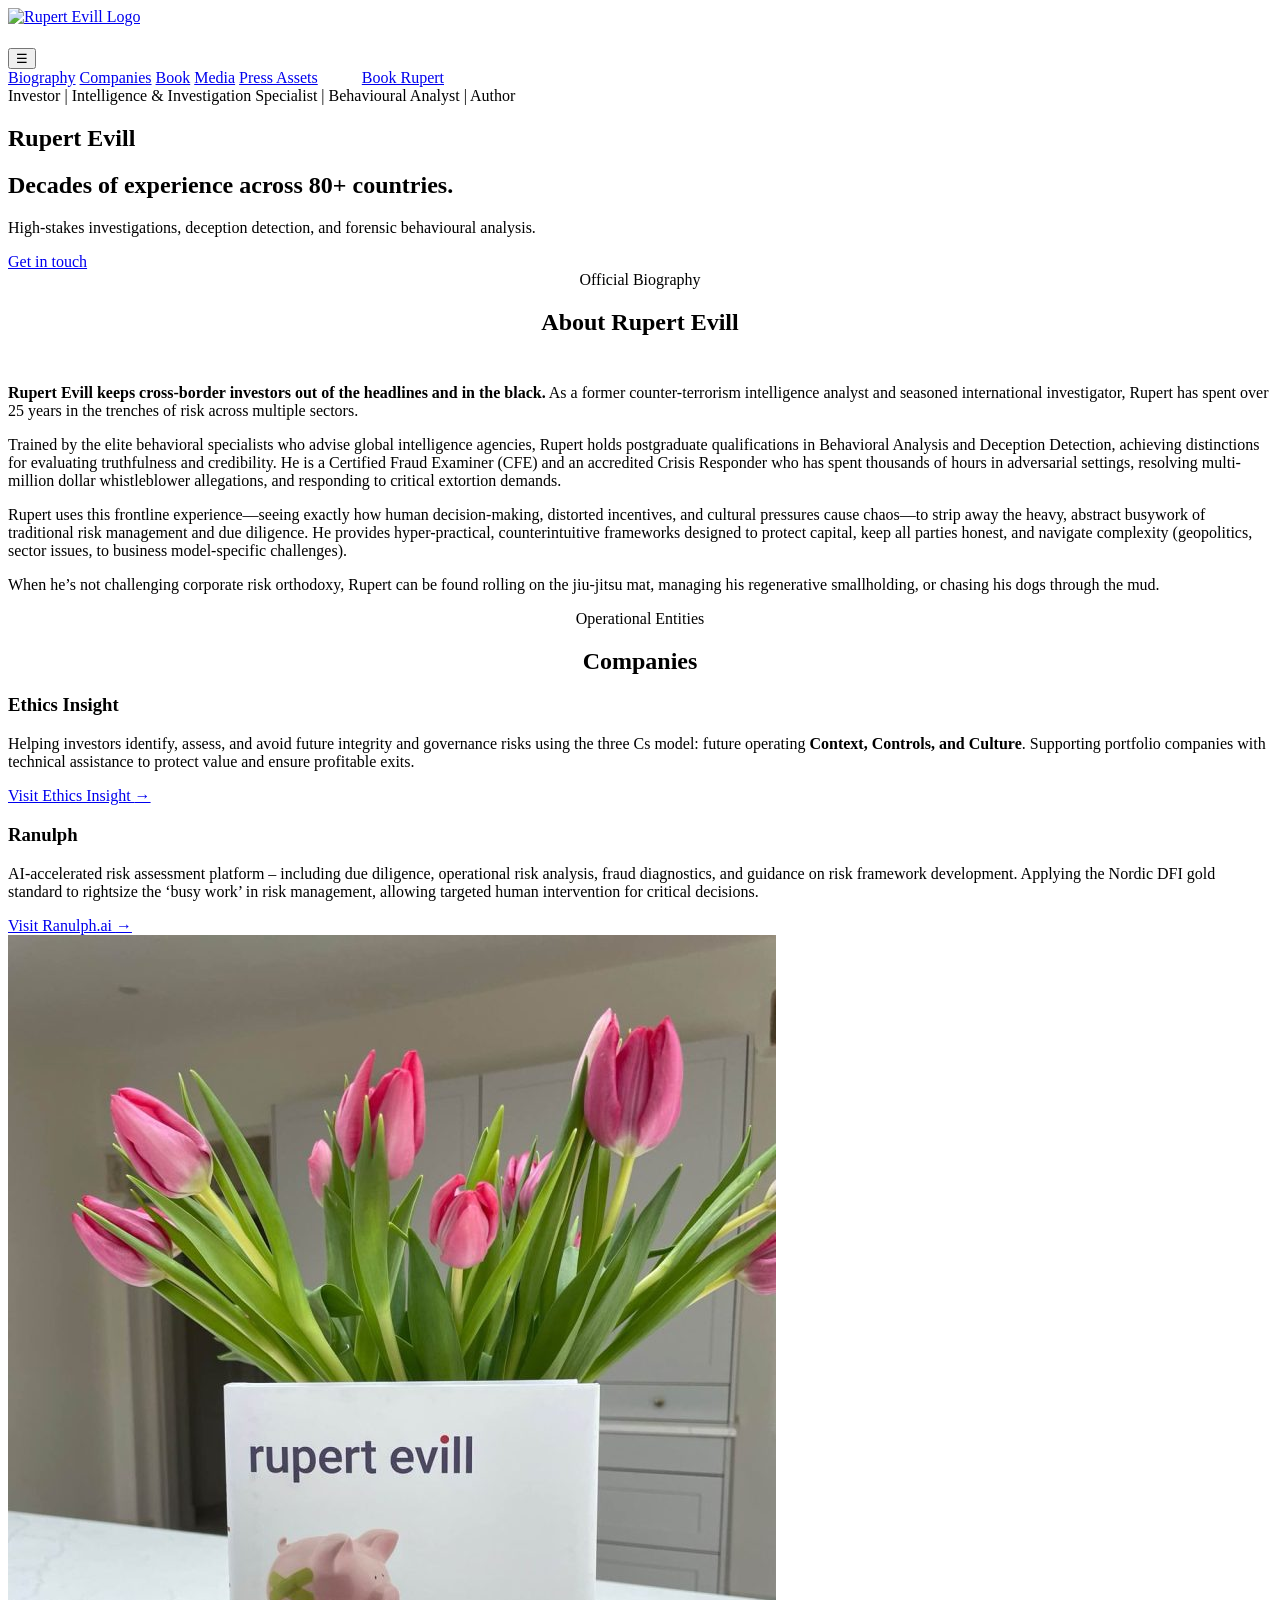
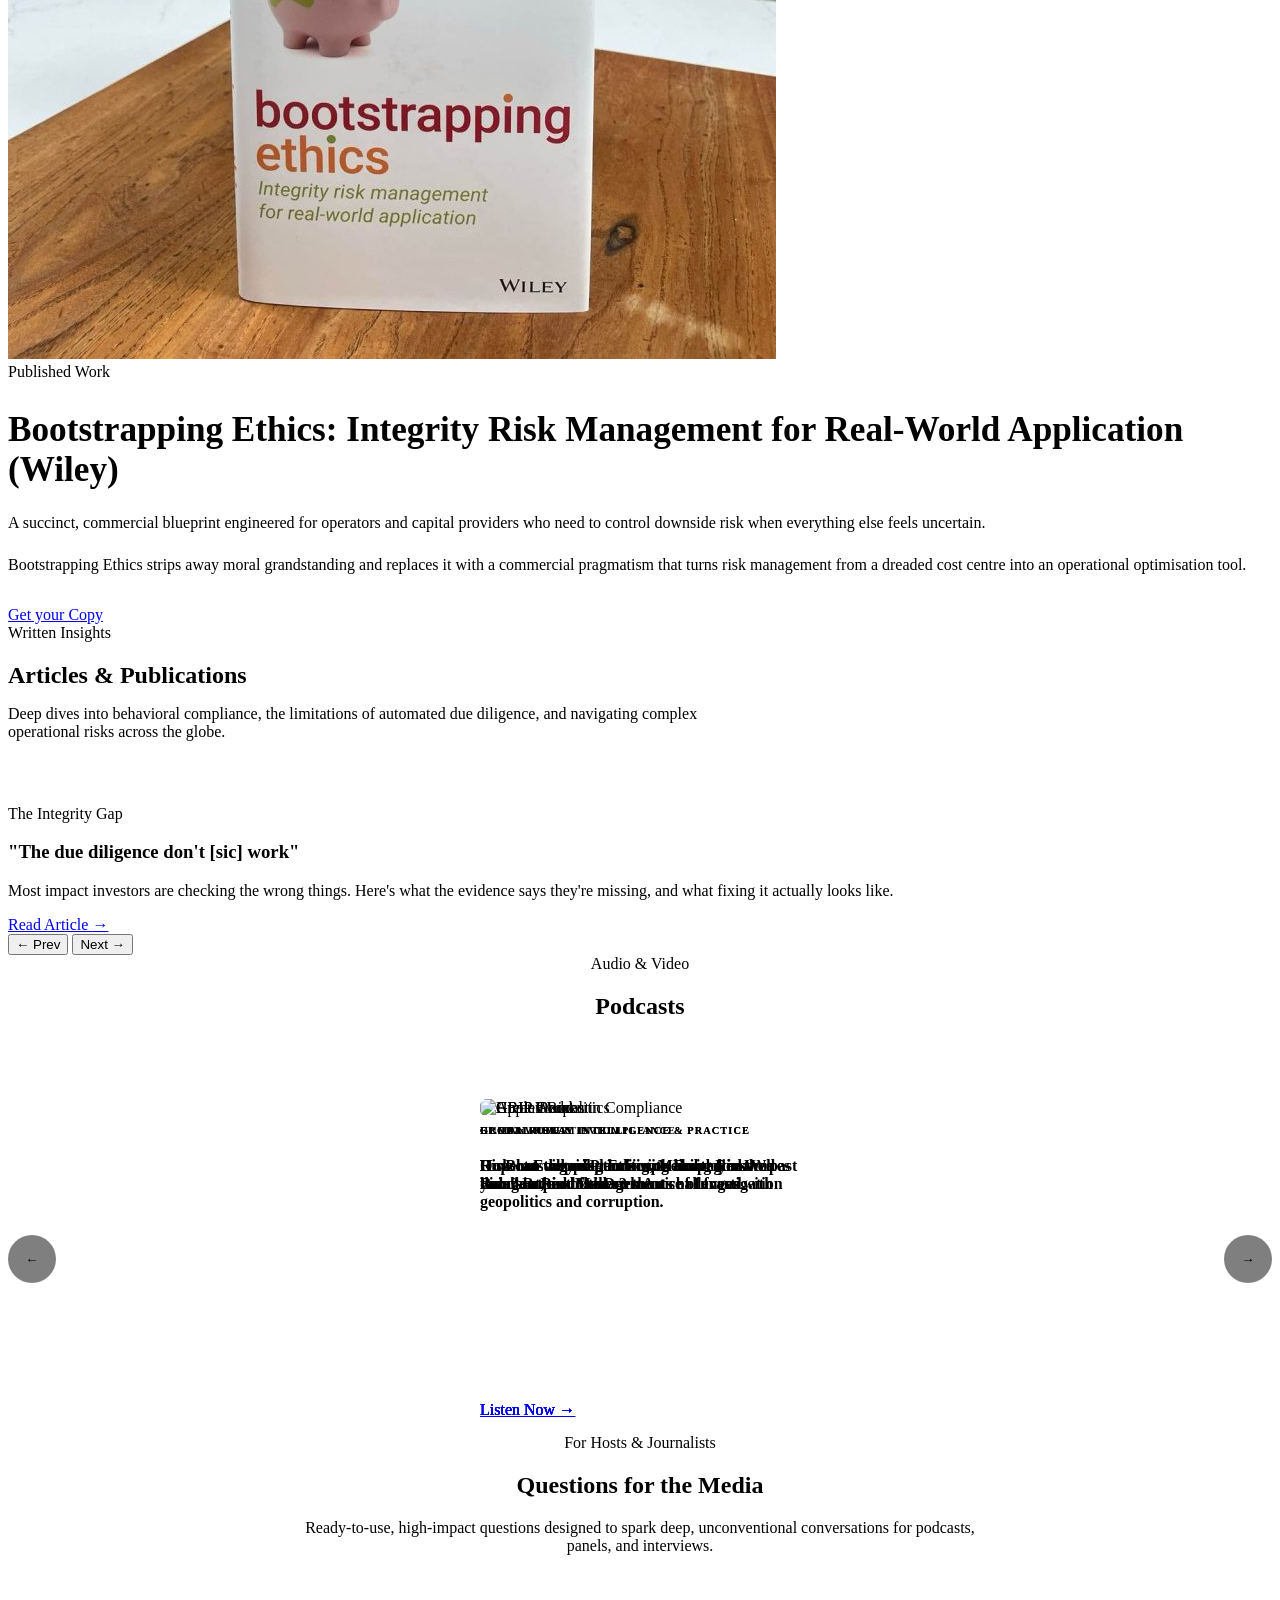
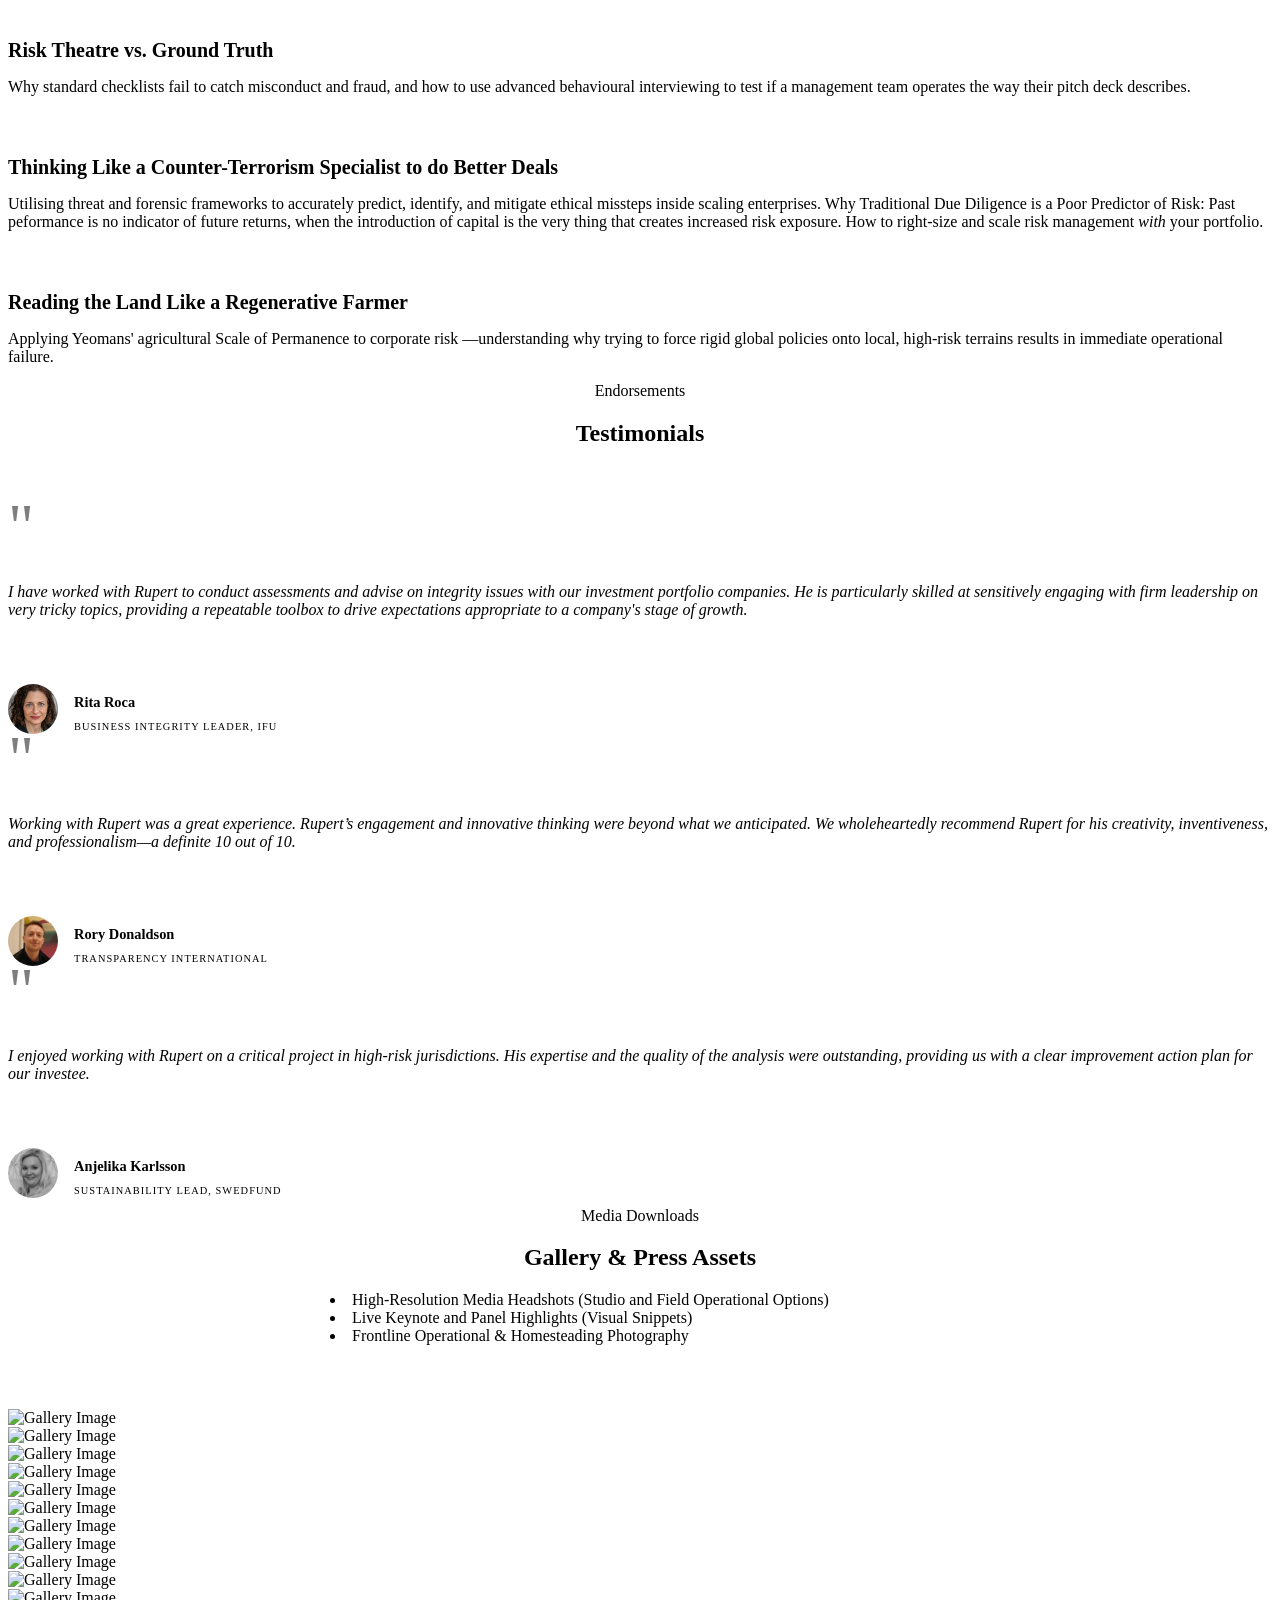
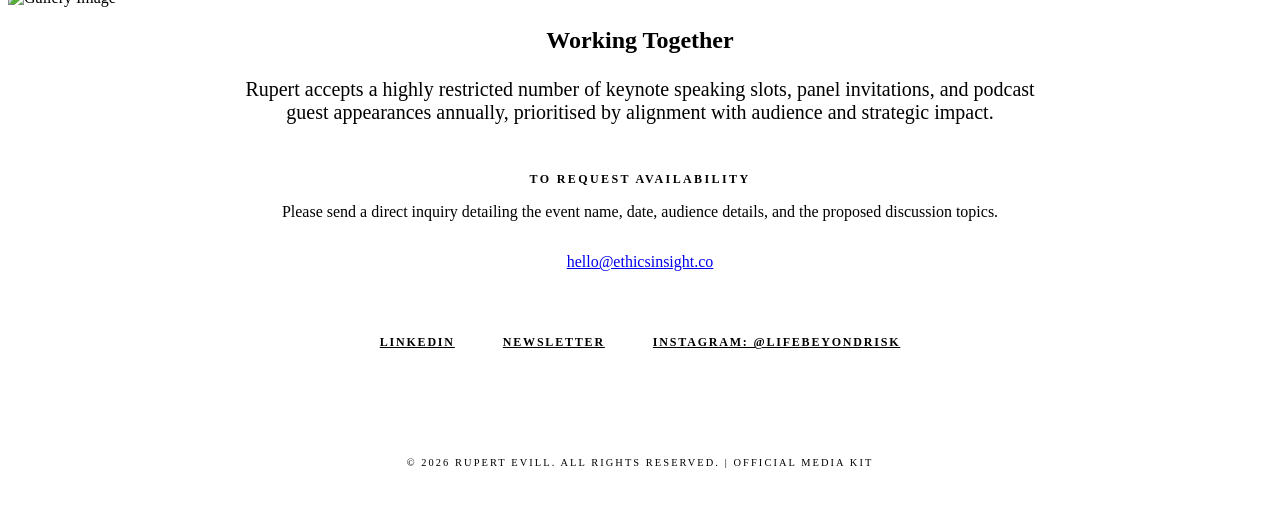
==== index.html @ 1c795e3a "Add files via upload" ====
<!DOCTYPE html>
<html lang="en">
<head>
    <meta charset="UTF-8">
    <meta name="viewport" content="width=device-width, initial-scale=1.0">
    <title>Rupert Evill | Official Media Kit & Speaker Profile</title>
    <meta name="description" content="Official media kit for Rupert Evill: Investor, Intelligence Specialist, Behavioural Analyst, and Author of Bootstrapping Ethics.">
    
    <link rel="stylesheet" href="styles/main.css">
</head>
<body>

    <!-- NAVIGATION -->
    <nav class="navbar" id="navbar">
        <div class="container nav-container">
            <a href="#" class="logo" style="display: flex; align-items: center;">
                <img src="https://rupertevill.com/wp-content/uploads/2025/11/icon.png" alt="Rupert Evill Logo" style="height: 40px; width: auto;">
            </a>
            
            <button class="menu-toggle" id="menu-toggle" aria-label="Toggle Navigation">
                ☰
            </button>
            
            <div class="nav-links" id="nav-links">
                <a href="#biography">Biography</a>
                <a href="#companies">Companies</a>
                <a href="#book">Book</a>
                <a href="#media-topics">Media</a>
                <a href="#gallery">Press Assets</a>
                <a href="#booking" class="btn btn-primary" style="padding: 0.5rem 1.5rem; margin-left: 1rem;">Book Rupert</a>
            </div>
        </div>
    </nav>

    <!-- 1. HERO SECTION -->
    <section class="hero" id="home">
        <div class="container" style="width: 100%; position: relative; z-index: 10;">
            <div class="hero-grid">
                <!-- Empty left column to push text to the right on large screens -->
                <div class="hero-spacer"></div>

                <!-- Hero Text -->
                <div class="hero-content">
                    <span class="hero-tagline">Investor | Intelligence & Investigation Specialist | Behavioural Analyst | Author</span>
                    <h1 class="hero-title">Rupert Evill</h1>
                    <h2 class="hero-subtitle">Decades of experience across 80+ countries.</h2>
                    <p class="hero-desc">High-stakes investigations, deception detection, and forensic behavioural analysis.</p>
                    
                    <div class="hero-actions">
                        <a href="#booking" class="btn hero-btn">Get in touch</a>
                    </div>
                </div>
            </div>
        </div>
    </section>

    <!-- 2. BIOGRAPHY SECTION -->
    <section id="biography" class="section biography">
        <div class="container">
            <div class="bio-content reveal">
                <div style="text-align: center; margin-bottom: 3rem;">
                    <span class="section-tag">Official Biography</span>
                    <h2 class="section-title">About Rupert Evill</h2>
                </div>
                
                <div class="glass-card">
                    <div class="bio-text">
                        <p><strong>Rupert Evill keeps cross-border investors out of the headlines and in the black.</strong> As a former counter-terrorism intelligence analyst and seasoned international investigator, Rupert has spent over 25 years in the trenches of risk across multiple sectors.</p>
                        <p>Trained by the elite behavioral specialists who advise global intelligence agencies, Rupert holds postgraduate qualifications in Behavioral Analysis and Deception Detection, achieving distinctions for evaluating truthfulness and credibility. He is a Certified Fraud Examiner (CFE) and an accredited Crisis Responder who has spent thousands of hours in adversarial settings, resolving multi-million dollar whistleblower allegations, and responding to critical extortion demands.</p>
                        <p>Rupert uses this frontline experience—seeing exactly how human decision-making, distorted incentives, and cultural pressures cause chaos—to strip away the heavy, abstract busywork of traditional risk management and due diligence. He provides hyper-practical, counterintuitive frameworks designed to protect capital, keep all parties honest, and navigate complexity (geopolitics, sector issues, to business model-specific challenges).</p>
                        <p>When he’s not challenging corporate risk orthodoxy, Rupert can be found rolling on the jiu-jitsu mat, managing his regenerative smallholding, or chasing his dogs through the mud.</p>
                    </div>
                </div>
            </div>
        </div>
    </section>

    <!-- 3. COMPANIES SECTION -->
    <section id="companies" class="section">
        <div class="container reveal">
            <div style="text-align: center;">
                <span class="section-tag">Operational Entities</span>
                <h2 class="section-title">Companies</h2>
            </div>
            
            <div class="grid-2">
                <!-- Ethics Insight -->
                <div class="glass-card company-card">
                    <h3>Ethics Insight</h3>
                    <p>Helping investors identify, assess, and avoid future integrity and governance risks using the three Cs model: future operating <strong>Context, Controls, and Culture</strong>. Supporting portfolio companies with technical assistance to protect value and ensure profitable exits.</p>
                    <a href="https://ethicsinsight.co" target="_blank" class="company-link">Visit Ethics Insight <span>→</span></a>
                </div>
                
                <!-- Ranulph -->
                <div class="glass-card company-card">
                    <h3>Ranulph</h3>
                    <p>AI-accelerated risk assessment platform – including due diligence, operational risk analysis, fraud diagnostics, and guidance on risk framework development. Applying the Nordic DFI gold standard to rightsize the ‘busy work’ in risk management, allowing targeted human intervention for critical decisions.</p>
                    <a href="http://ranulph.ai" target="_blank" class="company-link">Visit Ranulph.ai <span>→</span></a>
                </div>
            </div>
        </div>
    </section>

    <!-- 4. BOOK SECTION -->
    <section id="book" class="section book-section">
        <div class="container reveal">
            <div class="grid-2" style="align-items: center;">
                <div class="book-cover-container">
                    <img src="bootstrapping ethics.jpeg" alt="Bootstrapping Ethics Book Cover" class="book-cover" id="book-img">
                </div>
                
                <div>
                    <span class="section-tag">Published Work</span>
                    <h2 class="section-title" style="margin-bottom: 1.5rem; font-size: 2.2rem;">Bootstrapping Ethics: Integrity Risk Management for Real-World Application (Wiley)</h2>
                    <p style="color: var(--text-secondary); margin-bottom: 1.5rem;">A succinct, commercial blueprint engineered for operators and capital providers who need to control downside risk when everything else feels uncertain.</p>
                    <p style="color: var(--text-secondary); margin-bottom: 2rem;">Bootstrapping Ethics strips away moral grandstanding and replaces it with a commercial pragmatism that turns risk management from a dreaded cost centre into an operational optimisation tool.</p>
                    
                    <a href="mailto:hello@ethicsinsight.co?subject=Inquiry:%20Bootstrapping%20Ethics%20Book" class="btn btn-primary" style="margin-top: 1rem;">Get your Copy</a>
                </div>
            </div>
        </div>
    </section>

    <!-- 5. ARTICLES SECTION -->
    <section id="articles" class="section">
        <div class="container reveal">
            <div style="margin-bottom: 4rem;">
                <span class="section-tag">Written Insights</span>
                <h2 class="section-title" style="margin-bottom: 1rem;">Articles & Publications</h2>
                <p style="color: var(--text-secondary); max-width: 700px;">Deep dives into behavioral compliance, the limitations of automated due diligence, and navigating complex operational risks across the globe.</p>
            </div>
            
            <div class="slider-container">
                <div class="slider-content">
                    <div class="slider-pub">
                        <div class="dot"></div>
                        <span id="a-pub">The Integrity Gap</span>
                    </div>
                    <h3 class="slider-title" id="a-title">"The due diligence don't [sic] work"</h3>
                    <p class="slider-excerpt" id="a-excerpt">Most impact investors are checking the wrong things. Here's what the evidence says they're missing, and what fixing it actually looks like.</p>
                    <a href="#" class="btn btn-primary" id="a-link" target="_blank" style="align-self: flex-start;">Read Article <span>→</span></a>
                </div>
                
                <div class="slider-media">
                    <div class="slider-image" id="a-image" style="background-image: url('https://images.unsplash.com/photo-1454165804606-c3d57bc86b40?q=80&w=800&auto=format&fit=crop');"></div>
                    <div class="slider-controls">
                        <button class="slider-btn" id="a-prev">← Prev</button>
                        <button class="slider-btn" id="a-next">Next →</button>
                    </div>
                </div>
            </div>
        </div>
    </section>

    <!-- 6. PODCAST SECTION -->
    <section id="podcasts" class="section podcasts-section">
        <div class="container reveal">
            <div style="text-align: center; margin-bottom: 4rem;">
                <span class="section-tag">Audio & Video</span>
                <h2 class="section-title">Podcasts</h2>
            </div>
            
            <div class="podcast-3d-wrapper" style="position: relative; display: flex; align-items: center; justify-content: center; perspective: 1200px; margin-top: 4rem;">
                <button id="podcastPrevBtn" class="podcast-nav-btn" aria-label="Previous" style="position: absolute; left: 0; z-index: 20; width: 3rem; height: 3rem; border-radius: 50%; background: rgba(0,0,0,0.5); border: 1px solid var(--border-color); color: var(--text-primary); cursor: pointer; display: flex; align-items: center; justify-content: center;">←</button>

                <div class="podcast-3d-container" id="podcastTrack" style="position: relative; width: 100%; max-width: 400px; height: 350px; display: flex; align-items: center; justify-content: center; transform-style: preserve-3d;">
                    <!-- Podcast 1 -->
                    <div class="glass-card podcast-card-3d" data-index="0" style="position: absolute; width: 320px; height: 320px; display: flex; flex-direction: column; align-items: flex-start; justify-content: space-between; transition: all 0.5s ease-out;">
                        <div>
                            <img src="https://compliancepodcastnetwork.net/wp-content/uploads/2024/03/220.-Rupert-Evill.png" alt="Great Women in Compliance" style="width: 100%; height: 120px; object-fit: cover; border-radius: 8px; margin-bottom: 0.5rem;">
                            <div style="font-size: 0.65rem; text-transform: uppercase; letter-spacing: 0.1em; color: var(--accent); margin-bottom: 0.2rem; font-weight: 700;">Great Women in Compliance</div>
                            <h4 style="margin-bottom: 0.5rem; font-family: var(--font-sans); color: var(--text-primary); font-size: 1rem;">Rupert Evill on Prioritizing Employee Well-Being in Risk Management</h4>
                        </div>
                        <a href="https://compliancepodcastnetwork.net/great-women-in-compliance-rupert-evill-on-prioritizing-employee-well-being-in-risk-management/" target="_blank" class="company-link" style="margin-top: 1rem;">Listen Now <span>→</span></a>
                    </div>

                    <!-- Podcast 2 -->
                    <div class="glass-card podcast-card-3d" data-index="1" style="position: absolute; width: 320px; height: 320px; display: flex; flex-direction: column; align-items: flex-start; justify-content: space-between; transition: all 0.5s ease-out;">
                        <div>
                            <img src="https://is1-ssl.mzstatic.com/image/thumb/Podcasts211/v4/0f/f9/20/0ff92067-c48b-7c34-df8f-45b64776cbc7/mza_15842110508064565958.png/1200x1200bf-60.jpg" alt="Apple Podcast" style="width: 100%; height: 120px; object-fit: cover; border-radius: 8px; margin-bottom: 0.5rem;">
                            <div style="font-size: 0.65rem; text-transform: uppercase; letter-spacing: 0.1em; color: var(--accent); margin-bottom: 0.2rem; font-weight: 700;">Ep. 203: Rupert Evill</div>
                            <h4 style="margin-bottom: 0.5rem; font-family: var(--font-sans); color: var(--text-primary); font-size: 1rem;">On Bootstrapping Ethics, Making Risk Relevant, and the Dark Arts of Investigation</h4>
                        </div>
                        <a href="https://podcasts.apple.com/us/podcast/ep-203-rupert-evill-on-bootstrapping-ethics-making/id1054744455?i=1000632434716" target="_blank" class="company-link" style="margin-top: 1rem;">Listen Now <span>→</span></a>
                    </div>

                    <!-- Podcast 3 -->
                    <div class="glass-card podcast-card-3d" data-index="2" style="position: absolute; width: 320px; height: 320px; display: flex; flex-direction: column; align-items: flex-start; justify-content: space-between; transition: all 0.5s ease-out;">
                        <div>
                            <img src="https://images.podpage.com/tr:w-1200,h-630,c-force,bl-50:l-image,i-ik_canvas,bg-F9BB3733,w-1200,h-630,l-end:l-image,ie-aHR0cHM6Ly9kM3dvNXdvanZ1djdsLmNsb3VkZnJvbnQubmV0L3RfcnNzX2l0dW5lc19zcXVhcmVfMTQwMC9pbWFnZXMuc3ByZWFrZXIuY29tL29yaWdpbmFsLzAzNzY1YzQzNjljMjg3MWJiMjY3MGNhNmM2MWNhNDJkLmpwZw,w-550,h-550,c-at_max,lx-40,ly-40,lfo-top_left,l-end:l-text,ie-UnVwZXJ0IEV2aWxsIG9uIEJvb3RzdHJhcHBpbmcgRXRoaWNz,w-550,fs-64,ff-Poppins,co-ffffff,ia-left,lx-630,ly-40,lfo-top_left,l-end/https://d3wo5wojvuv7l.cloudfront.net/t_rss_itunes_square_1400/images.spreaker.com/original/03765c4369c2871bb2670ca6c61ca42d.jpg" alt="Human Risk" style="width: 100%; height: 120px; object-fit: cover; border-radius: 8px; margin-bottom: 0.5rem;">
                            <div style="font-size: 0.65rem; text-transform: uppercase; letter-spacing: 0.1em; color: var(--accent); margin-bottom: 0.2rem; font-weight: 700;">Human Risk</div>
                            <h4 style="margin-bottom: 0.5rem; font-family: var(--font-sans); color: var(--text-primary); font-size: 1rem;">How can organisations with limited resources handle ethical issues?</h4>
                        </div>
                        <a href="https://www.humanriskpodcast.com/rupert-evill-on-bootstrapping-ethics/" target="_blank" class="company-link" style="margin-top: 1rem;">Listen Now <span>→</span></a>
                    </div>

                    <!-- Podcast 4 -->
                    <div class="glass-card podcast-card-3d" data-index="3" style="position: absolute; width: 320px; height: 320px; display: flex; flex-direction: column; align-items: flex-start; justify-content: space-between; transition: all 0.5s ease-out;">
                        <div>
                            <img src="https://www.grip.globalrelay.com/wp-content/uploads/2024/07/Rupert-Evill-pod-2-.png?w=1024" alt="GRIP Fraud" style="width: 100%; height: 120px; object-fit: cover; border-radius: 8px; margin-bottom: 0.5rem;">
                            <div style="font-size: 0.65rem; text-transform: uppercase; letter-spacing: 0.1em; color: var(--accent); margin-bottom: 0.2rem; font-weight: 700;">Global Relay Intelligence & Practice</div>
                            <h4 style="margin-bottom: 0.5rem; font-family: var(--font-sans); color: var(--text-primary); font-size: 1rem;">How has the risk landscape evolved in the past year? Rupert Evill on the rise of fraud.</h4>
                        </div>
                        <a href="https://www.grip.globalrelay.com/podcast-rupert-evill-on-the-rise-of-fraud/" target="_blank" class="company-link" style="margin-top: 1rem;">Listen Now <span>→</span></a>
                    </div>

                    <!-- Podcast 5 -->
                    <div class="glass-card podcast-card-3d" data-index="4" style="position: absolute; width: 320px; height: 320px; display: flex; flex-direction: column; align-items: flex-start; justify-content: space-between; transition: all 0.5s ease-out;">
                        <div>
                            <img src="https://www.grip.globalrelay.com/wp-content/uploads/2023/08/Rupert-470.png?w=1024" alt="GRIP Geopolitics" style="width: 100%; height: 120px; object-fit: cover; border-radius: 8px; margin-bottom: 0.5rem;">
                            <div style="font-size: 0.65rem; text-transform: uppercase; letter-spacing: 0.1em; color: var(--accent); margin-bottom: 0.2rem; font-weight: 700;">Global Relay Intelligence & Practice</div>
                            <h4 style="margin-bottom: 0.5rem; font-family: var(--font-sans); color: var(--text-primary); font-size: 1rem;">Risk can vary depending on the region. We discuss some of the current challenges with geopolitics and corruption.</h4>
                        </div>
                        <a href="https://www.grip.globalrelay.com/podcast-rupert-evill-on-geopolitical-risk-and-corruption/" target="_blank" class="company-link" style="margin-top: 1rem;">Listen Now <span>→</span></a>
                    </div>
                </div>

                <button id="podcastNextBtn" class="podcast-nav-btn" aria-label="Next" style="position: absolute; right: 0; z-index: 20; width: 3rem; height: 3rem; border-radius: 50%; background: rgba(0,0,0,0.5); border: 1px solid var(--border-color); color: var(--text-primary); cursor: pointer; display: flex; align-items: center; justify-content: center;">→</button>
            </div>
        </div>
    </section>

    <!-- 7. MEDIA TOPICS SECTION -->
    <section id="media-topics" class="section">
        <div class="container reveal">
            <div style="text-align: center; margin-bottom: 4rem;">
                <span class="section-tag">For Hosts & Journalists</span>
                <h2 class="section-title">Questions for the Media</h2>
                <p style="color: var(--text-secondary); max-width: 700px; margin: 0 auto;">Ready-to-use, high-impact questions designed to spark deep, unconventional conversations for podcasts, panels, and interviews.</p>
            </div>
            
            <div style="display: flex; flex-direction: column; gap: 1.5rem;">
                <div class="glass-card">
                    <h3 style="color: var(--text-primary); margin-bottom: 0.5rem; font-family: var(--font-sans); font-size: 1.25rem;">Risk Theatre vs. Ground Truth</h3>
                    <p style="color: var(--text-secondary);">Why standard checklists fail to catch misconduct and fraud, and how to use advanced behavioural interviewing to test if a management team operates the way their pitch deck describes.</p>
                </div>
                <div class="glass-card">
                    <h3 style="color: var(--text-primary); margin-bottom: 0.5rem; font-family: var(--font-sans); font-size: 1.25rem;">Thinking Like a Counter-Terrorism Specialist to do Better Deals</h3>
                    <p style="color: var(--text-secondary);">Utilising threat and forensic frameworks to accurately predict, identify, and mitigate ethical missteps inside scaling enterprises. Why Traditional Due Diligence is a Poor Predictor of Risk: Past peformance is no indicator of future returns, when the introduction of capital is the very thing that creates increased risk exposure. How to right-size and scale risk management <em>with</em> your portfolio.</p>
                </div>
                <div class="glass-card">
                    <h3 style="color: var(--text-primary); margin-bottom: 0.5rem; font-family: var(--font-sans); font-size: 1.25rem;">Reading the Land Like a Regenerative Farmer</h3>
                    <p style="color: var(--text-secondary);">Applying Yeomans' agricultural Scale of Permanence to corporate risk —understanding why trying to force rigid global policies onto local, high-risk terrains results in immediate operational failure.</p>
                </div>
            </div>
        </div>
    </section>

    <!-- TESTIMONIALS SECTION -->
    <section id="testimonials" class="section" style="background-color: var(--bg-secondary);">
        <div class="container reveal">
            <div style="text-align: center; margin-bottom: 4rem;">
                <span class="section-tag">Endorsements</span>
                <h2 class="section-title">Testimonials</h2>
            </div>
            
            <div class="grid-2" style="grid-template-columns: repeat(auto-fit, minmax(300px, 1fr));">
                <!-- Rita Roca -->
                <div class="glass-card" style="display: flex; flex-direction: column;">
                    <div style="font-size: 4rem; font-family: var(--font-serif); color: var(--accent); line-height: 0.5; margin-bottom: 1.5rem; opacity: 0.5;">"</div>
                    <p style="font-style: italic; color: var(--text-secondary); margin-bottom: 2rem; flex-grow: 1;">I have worked with Rupert to conduct assessments and advise on integrity issues with our investment portfolio companies. He is particularly skilled at sensitively engaging with firm leadership on very tricky topics, providing a repeatable toolbox to drive expectations appropriate to a company's stage of growth.</p>
                    <div style="display: flex; align-items: center; gap: 1rem; border-top: 1px solid var(--border-color); padding-top: 1.5rem;">
                        <img src="Rita Roca.jpg" alt="Rita Roca" style="width: 50px; height: 50px; border-radius: 50%; object-fit: cover; border: 2px solid var(--accent);">
                        <div>
                            <h4 style="font-size: 0.9rem; font-family: var(--font-sans); color: var(--text-primary); margin-bottom: 0.2rem;">Rita Roca</h4>
                            <p style="font-size: 0.65rem; text-transform: uppercase; letter-spacing: 0.1em; color: var(--text-muted);">Business Integrity Leader, IFU</p>
                        </div>
                    </div>
                </div>

                <!-- Rory Donaldson -->
                <div class="glass-card" style="display: flex; flex-direction: column;">
                    <div style="font-size: 4rem; font-family: var(--font-serif); color: var(--accent); line-height: 0.5; margin-bottom: 1.5rem; opacity: 0.5;">"</div>
                    <p style="font-style: italic; color: var(--text-secondary); margin-bottom: 2rem; flex-grow: 1;">Working with Rupert was a great experience. Rupert’s engagement and innovative thinking were beyond what we anticipated. We wholeheartedly recommend Rupert for his creativity, inventiveness, and professionalism—a definite 10 out of 10.</p>
                    <div style="display: flex; align-items: center; gap: 1rem; border-top: 1px solid var(--border-color); padding-top: 1.5rem;">
                        <img src="Rory Donaldson.jpg" alt="Rory Donaldson" style="width: 50px; height: 50px; border-radius: 50%; object-fit: cover; border: 2px solid var(--accent);">
                        <div>
                            <h4 style="font-size: 0.9rem; font-family: var(--font-sans); color: var(--text-primary); margin-bottom: 0.2rem;">Rory Donaldson</h4>
                            <p style="font-size: 0.65rem; text-transform: uppercase; letter-spacing: 0.1em; color: var(--text-muted);">Transparency International</p>
                        </div>
                    </div>
                </div>

                <!-- Anjelika Karlsson -->
                <div class="glass-card" style="display: flex; flex-direction: column;">
                    <div style="font-size: 4rem; font-family: var(--font-serif); color: var(--accent); line-height: 0.5; margin-bottom: 1.5rem; opacity: 0.5;">"</div>
                    <p style="font-style: italic; color: var(--text-secondary); margin-bottom: 2rem; flex-grow: 1;">I enjoyed working with Rupert on a critical project in high-risk jurisdictions. His expertise and the quality of the analysis were outstanding, providing us with a clear improvement action plan for our investee.</p>
                    <div style="display: flex; align-items: center; gap: 1rem; border-top: 1px solid var(--border-color); padding-top: 1.5rem;">
                        <img src="Anjelika Karlsson.jpeg" alt="Anjelika Karlsson" style="width: 50px; height: 50px; border-radius: 50%; object-fit: cover; border: 2px solid var(--accent);">
                        <div>
                            <h4 style="font-size: 0.9rem; font-family: var(--font-sans); color: var(--text-primary); margin-bottom: 0.2rem;">Anjelika Karlsson</h4>
                            <p style="font-size: 0.65rem; text-transform: uppercase; letter-spacing: 0.1em; color: var(--text-muted);">Sustainability Lead, Swedfund</p>
                        </div>
                    </div>
                </div>
            </div>
        </div>
    </section>

    <!-- 8. GALLERY & PRESS ASSETS -->
    <section id="gallery" class="section biography">
        <div class="container reveal">
            <div style="text-align: center; max-width: 700px; margin: 0 auto; margin-bottom: 4rem;">
                <span class="section-tag">Media Downloads</span>
                <h2 class="section-title">Gallery & Press Assets</h2>
                <ul style="color: var(--text-secondary); text-align: left; margin-bottom: 3rem; list-style-position: inside;">
                    <li>High-Resolution Media Headshots (Studio and Field Operational Options)</li>
                    <li>Live Keynote and Panel Highlights (Visual Snippets)</li>
                    <li>Frontline Operational & Homesteading Photography</li>
                </ul>
            </div>

            <!-- Image Grid -->
            <div class="gallery-grid">
                <div class="gallery-item"><img src="images for gallery section/ACFE Europe.png" class="gallery-img" alt="Gallery Image"></div>
                <div class="gallery-item"><img src="images for gallery section/ACFE UK.jpeg" class="gallery-img" alt="Gallery Image"></div>
                <div class="gallery-item"><img src="images for gallery section/De-risking workshop AFC UK 2024.JPG" class="gallery-img" alt="Gallery Image"></div>
                <div class="gallery-item"><img src="images for gallery section/Evening walk.jpeg" class="gallery-img" alt="Gallery Image"></div>
                <div class="gallery-item"><img src="images for gallery section/Iceland family.jpeg" class="gallery-img" alt="Gallery Image"></div>
                <div class="gallery-item"><img src="images for gallery section/NUS sustainability.JPG" class="gallery-img" alt="Gallery Image"></div>
                <div class="gallery-item"><img src="images for gallery section/Raised beds.jpeg" class="gallery-img" alt="Gallery Image"></div>
                <div class="gallery-item"><img src="images for gallery section/Sasha book.jpeg" class="gallery-img" alt="Gallery Image"></div>
                <div class="gallery-item"><img src="images for gallery section/Smoky Mountains 2.jpeg" class="gallery-img" alt="Gallery Image"></div>
                <div class="gallery-item"><img src="images for gallery section/Smoky Mountains 3.jpeg" class="gallery-img" alt="Gallery Image"></div>
                <div class="gallery-item"><img src="images for gallery section/signal-2026-05-09-19-21-02-668-2.jpeg" class="gallery-img" alt="Gallery Image"></div>
            </div>
        </div>
    </section>

    <!-- 9. BOOKING & FOOTER -->
    <section id="booking" class="section" style="background-color: var(--bg-primary); border-top: 1px solid var(--border-color);">
        <div class="container reveal">
            <div style="text-align: center; max-width: 800px; margin: 0 auto;">
                <h2 class="section-title" style="margin-bottom: 1.5rem;">Working Together</h2>
                <p style="color: var(--text-secondary); font-size: 1.25rem; margin-bottom: 3rem;">
                    Rupert accepts a highly restricted number of keynote speaking slots, panel invitations, and podcast guest appearances annually, prioritised by alignment with audience and strategic impact.
                </p>
                
                <div class="glass-card" style="margin-bottom: 4rem;">
                    <h3 style="font-size: 0.75rem; text-transform: uppercase; letter-spacing: 0.2em; color: var(--accent); margin-bottom: 1rem; font-family: var(--font-sans);">To Request Availability</h3>
                    <p style="color: var(--text-secondary); margin-bottom: 2rem;">Please send a direct inquiry detailing the event name, date, audience details, and the proposed discussion topics.</p>
                    <a href="mailto:hello@ethicsinsight.co" class="btn btn-primary">hello@ethicsinsight.co</a>
                </div>
                
                <div style="display: flex; justify-content: center; align-items: center; gap: 3rem; flex-wrap: wrap; margin-bottom: 4rem;">
                    <a href="https://www.linkedin.com/in/rupert-evill/" target="_blank" style="font-size: 0.75rem; text-transform: uppercase; letter-spacing: 0.15em; font-weight: 700; color: var(--text-secondary);">LinkedIn</a>
                    
                    <a href="https://ethicsinsight.substack.com/" target="_blank" style="font-size: 0.75rem; text-transform: uppercase; letter-spacing: 0.15em; font-weight: 700; color: var(--text-secondary);">
                        Newsletter
                    </a>
                    
                    <a href="https://www.instagram.com/lifebeyondrisk?igsh=MTJ5ZHAyMmE2emhjMA==" target="_blank" style="font-size: 0.75rem; text-transform: uppercase; letter-spacing: 0.15em; font-weight: 700; color: var(--text-secondary);">Instagram: @lifebeyondrisk</a>
                </div>
            </div>
        </div>
    </section>

    <footer style="padding: 2rem 0; text-align: center; border-top: 1px solid var(--border-color); background-color: var(--bg-secondary);">
        <p style="font-size: 0.65rem; text-transform: uppercase; letter-spacing: 0.2em; color: var(--text-muted);">© 2026 Rupert Evill. All rights reserved. | Official Media Kit</p>
    </footer>

    <!-- Scripts -->
    <script src="scripts/main.js"></script>
</body>
</html>
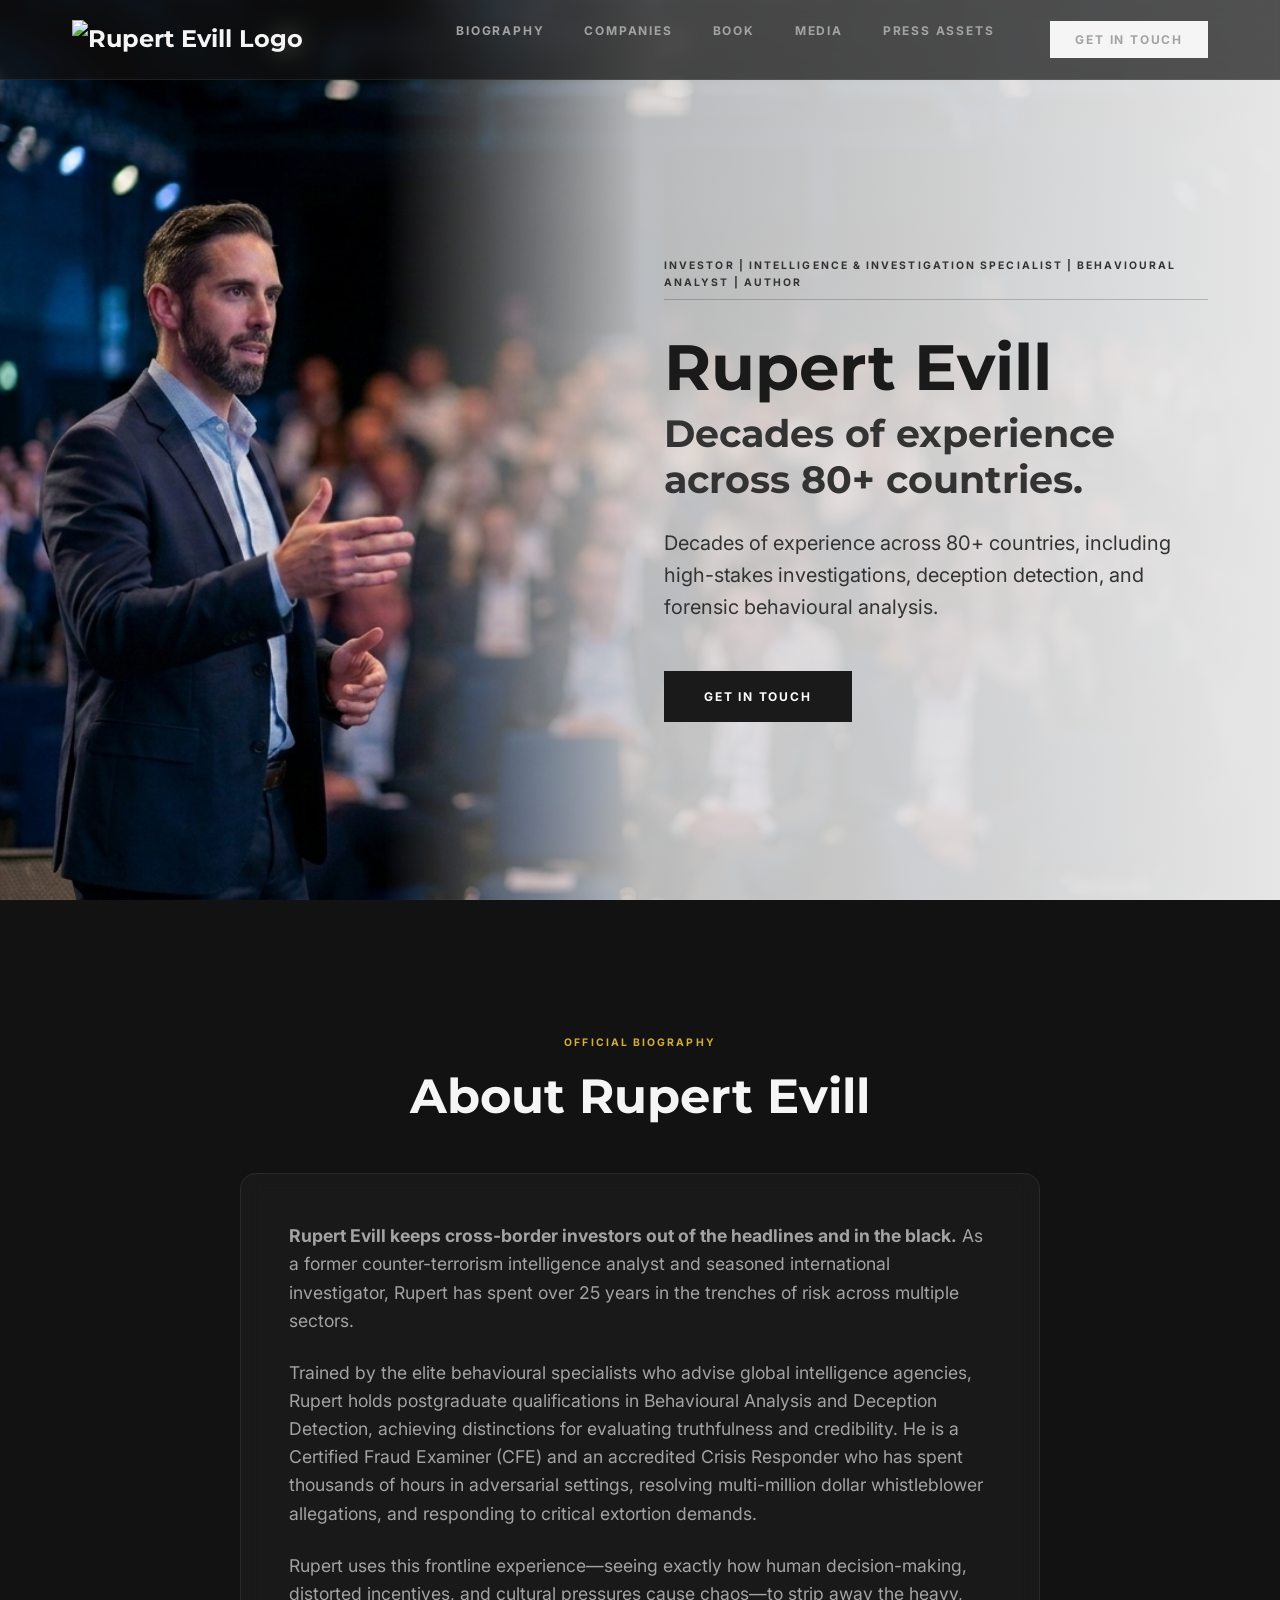
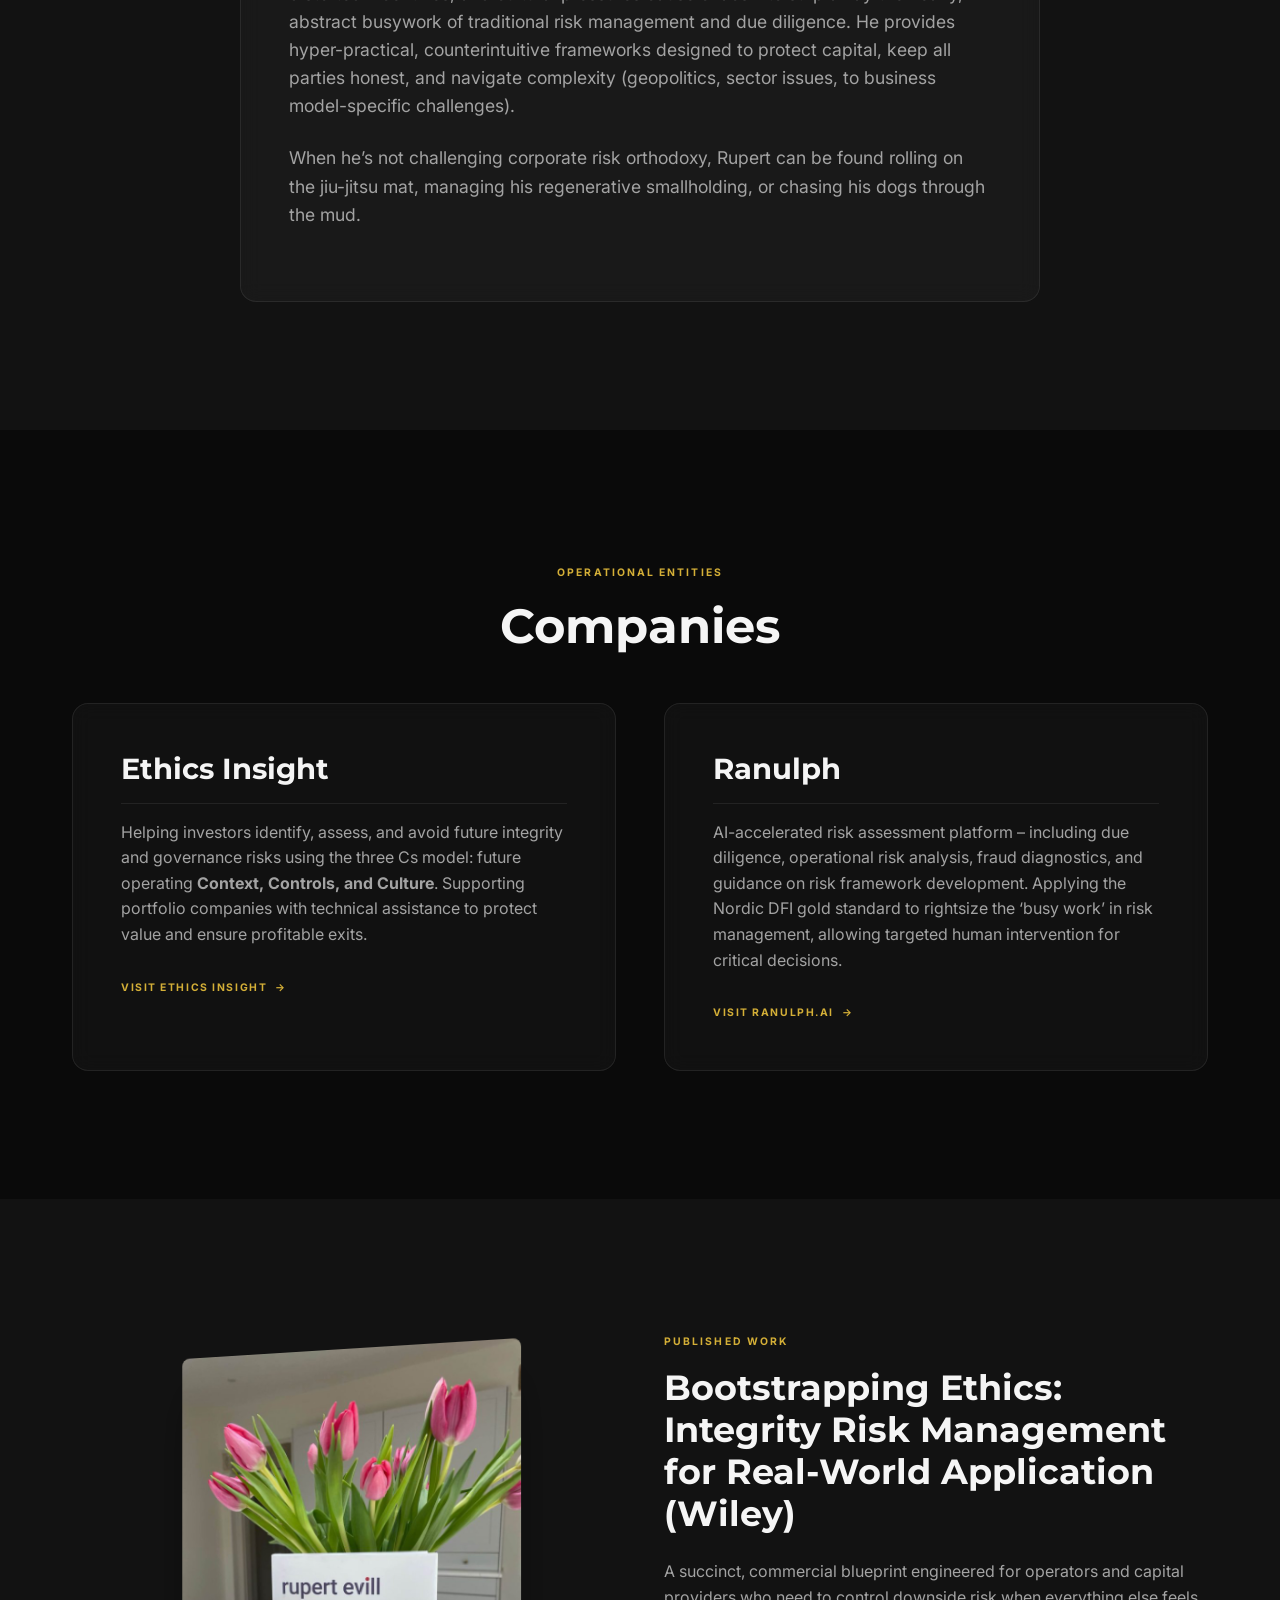
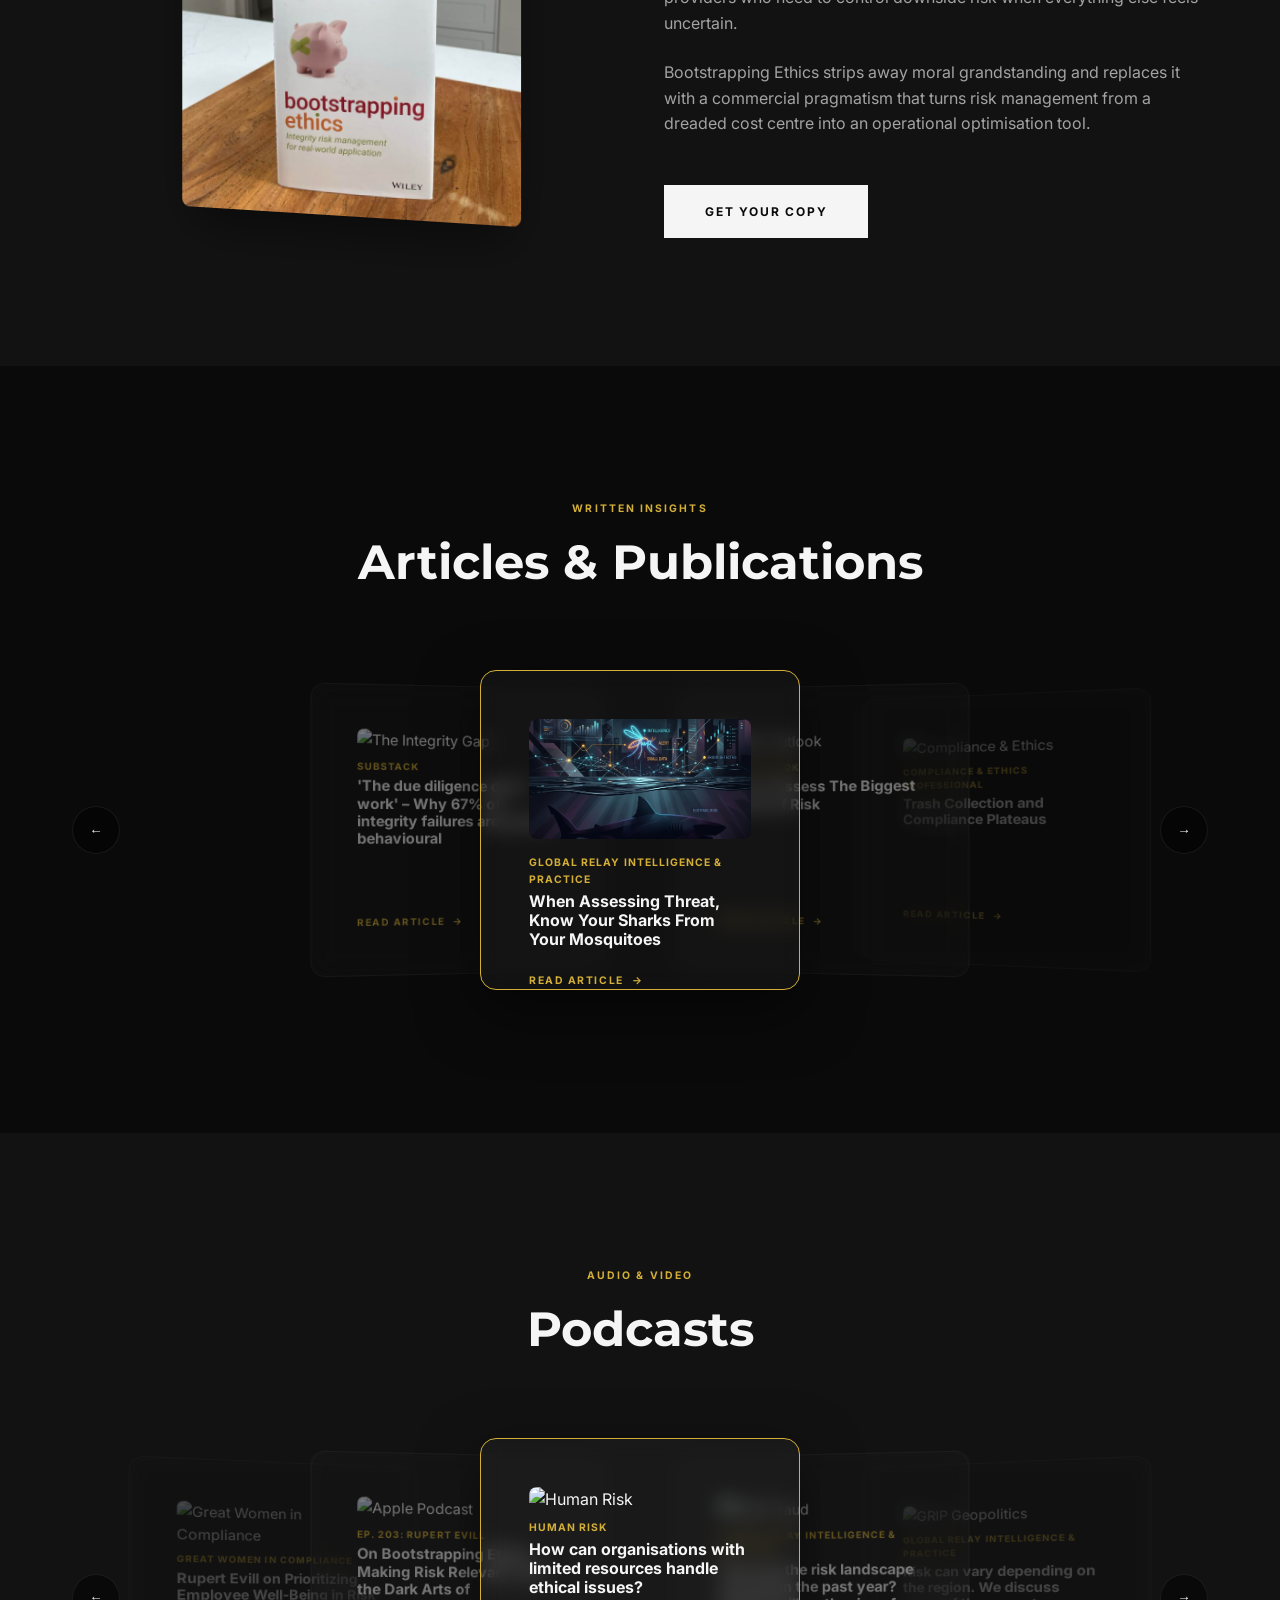
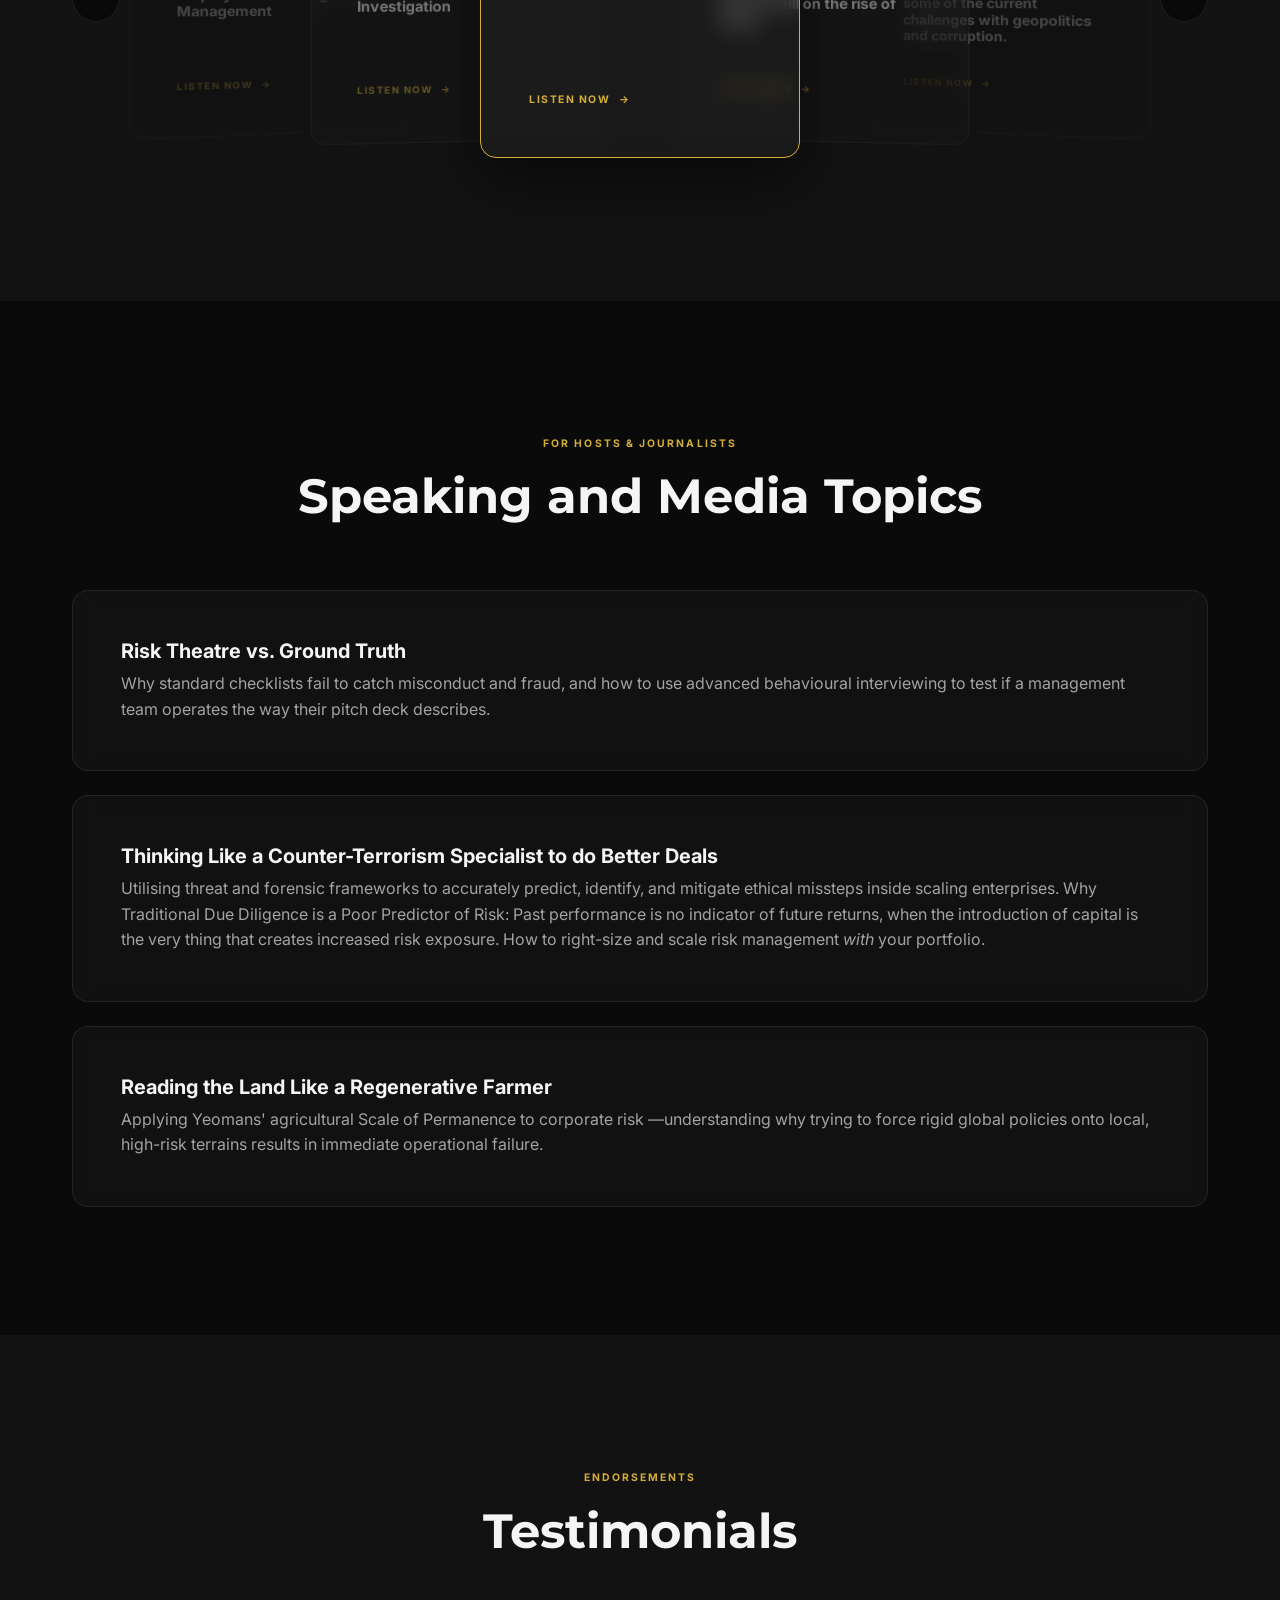
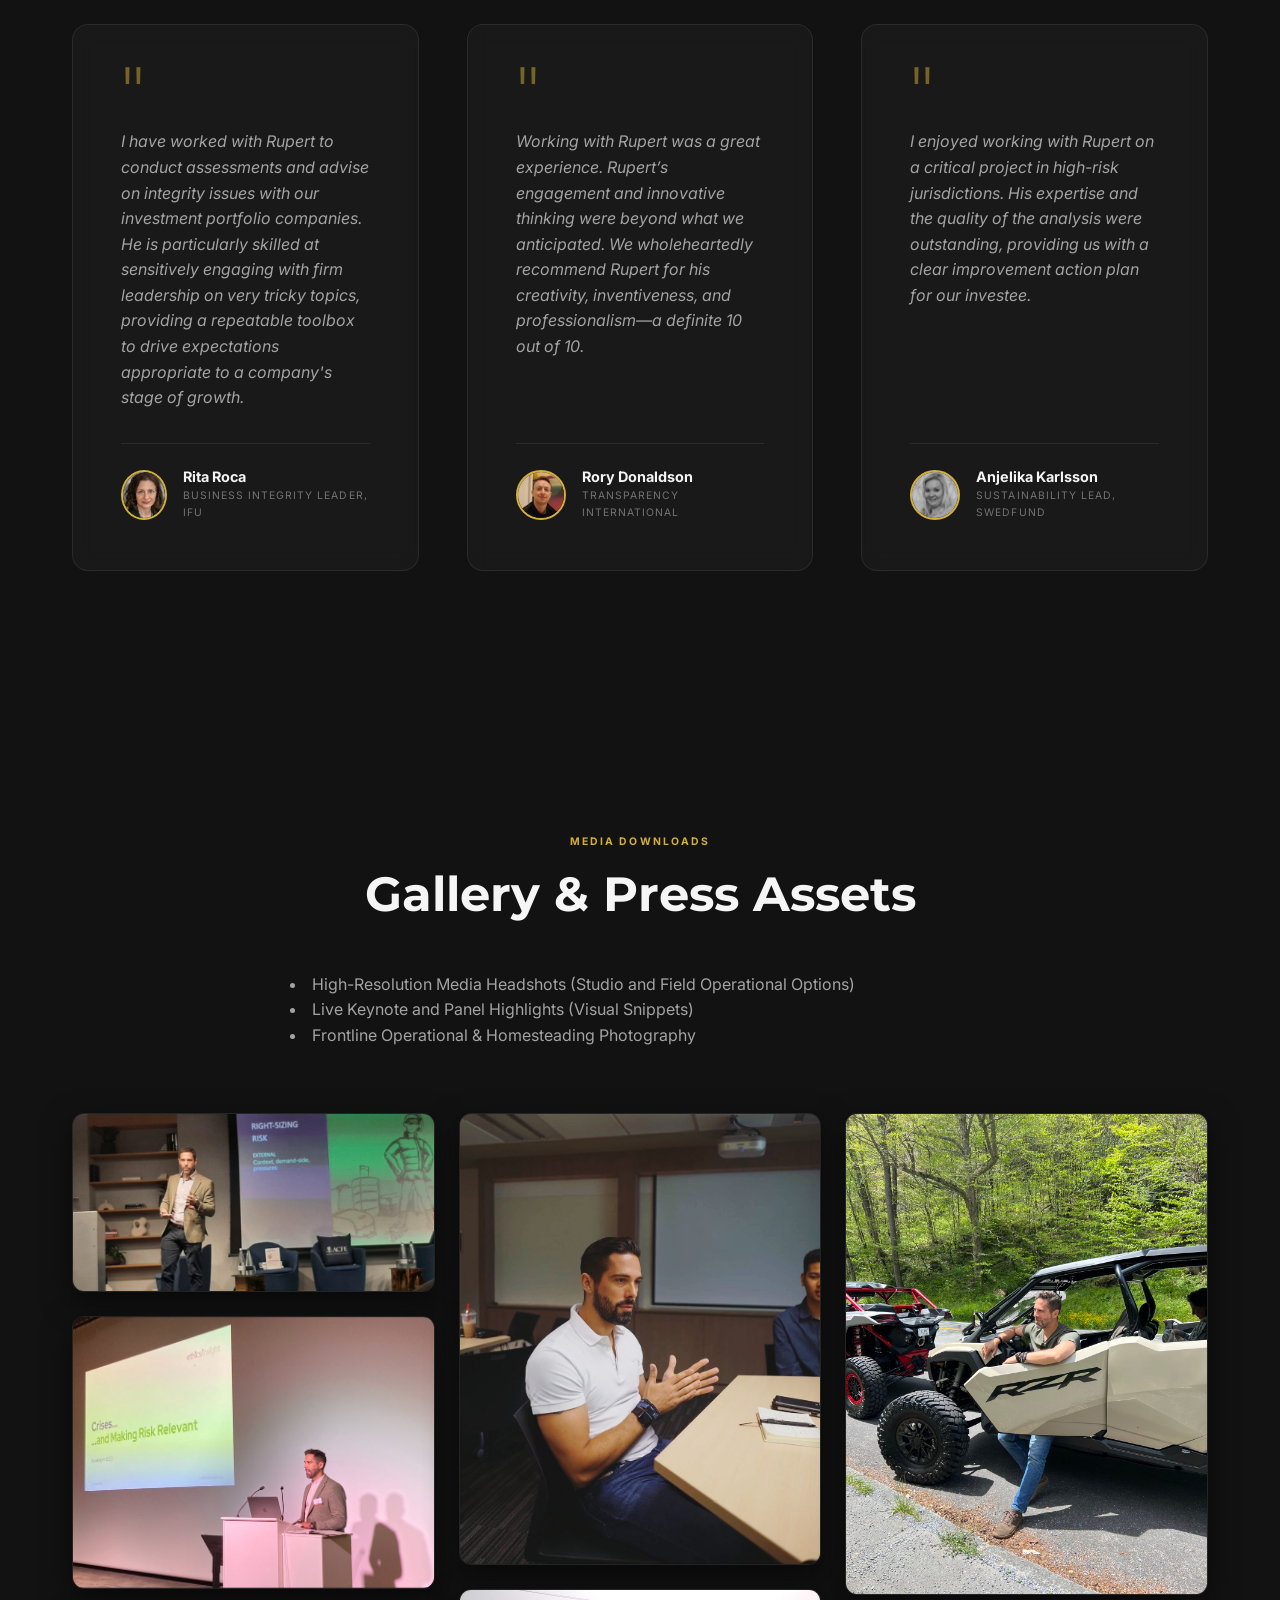
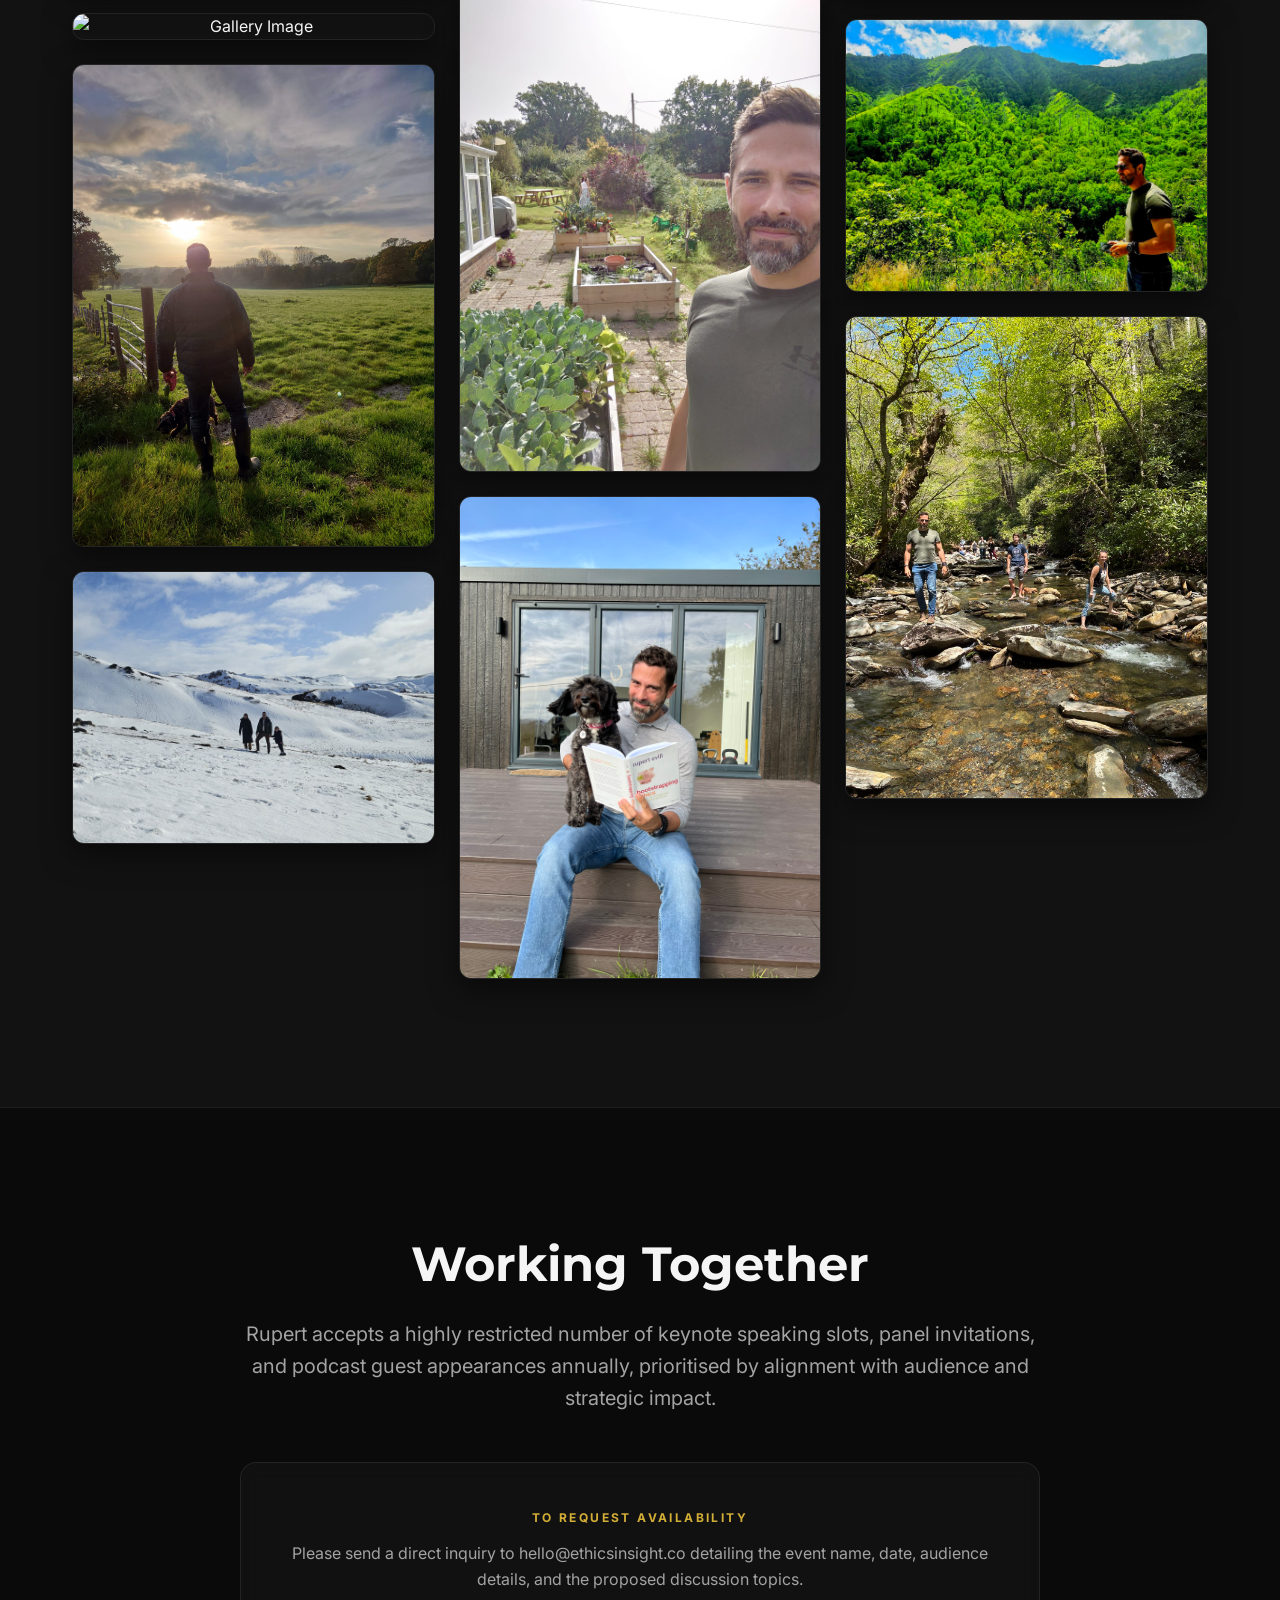
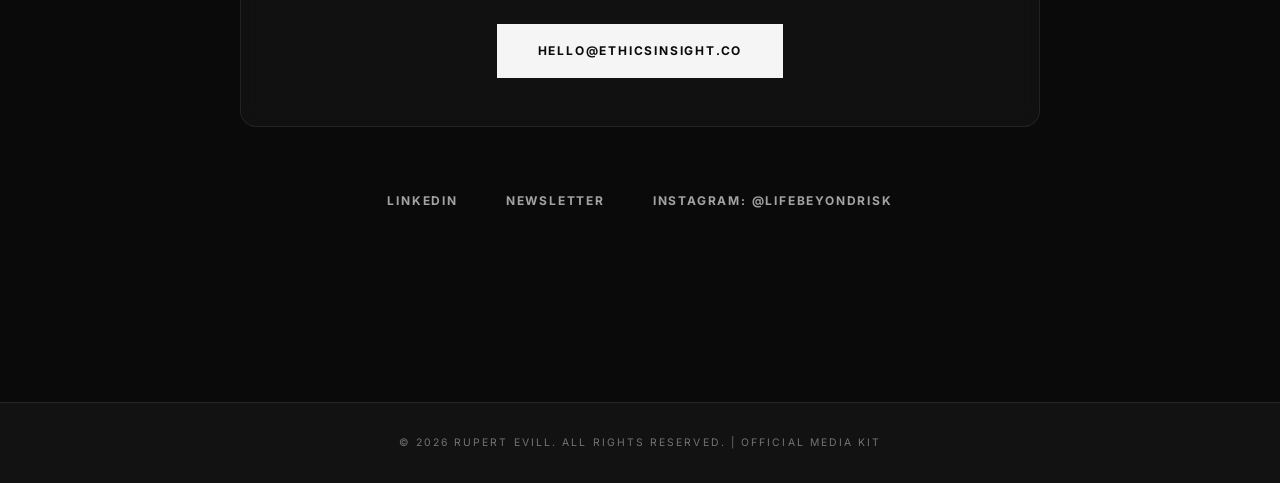
==== commit 1be397fb: "Add files via upload" ====
--- a/index.html
+++ b/index.html
@@ -27,7 +27,7 @@
                 <a href="#book">Book</a>
                 <a href="#media-topics">Media</a>
                 <a href="#gallery">Press Assets</a>
-                <a href="#booking" class="btn btn-primary" style="padding: 0.5rem 1.5rem; margin-left: 1rem;">Book Rupert</a>
+                <a href="#booking" class="btn btn-primary" style="padding: 0.5rem 1.5rem; margin-left: 1rem;">Get in touch</a>
             </div>
         </div>
     </nav>
@@ -44,7 +44,7 @@
                     <span class="hero-tagline">Investor | Intelligence & Investigation Specialist | Behavioural Analyst | Author</span>
                     <h1 class="hero-title">Rupert Evill</h1>
                     <h2 class="hero-subtitle">Decades of experience across 80+ countries.</h2>
-                    <p class="hero-desc">High-stakes investigations, deception detection, and forensic behavioural analysis.</p>
+                    <p class="hero-desc">Decades of experience across 80+ countries, including high-stakes investigations, deception detection, and forensic behavioural analysis.</p>
                     
                     <div class="hero-actions">
                         <a href="#booking" class="btn hero-btn">Get in touch</a>
@@ -66,7 +66,7 @@
                 <div class="glass-card">
                     <div class="bio-text">
                         <p><strong>Rupert Evill keeps cross-border investors out of the headlines and in the black.</strong> As a former counter-terrorism intelligence analyst and seasoned international investigator, Rupert has spent over 25 years in the trenches of risk across multiple sectors.</p>
-                        <p>Trained by the elite behavioral specialists who advise global intelligence agencies, Rupert holds postgraduate qualifications in Behavioral Analysis and Deception Detection, achieving distinctions for evaluating truthfulness and credibility. He is a Certified Fraud Examiner (CFE) and an accredited Crisis Responder who has spent thousands of hours in adversarial settings, resolving multi-million dollar whistleblower allegations, and responding to critical extortion demands.</p>
+                        <p>Trained by the elite behavioural specialists who advise global intelligence agencies, Rupert holds postgraduate qualifications in Behavioural Analysis and Deception Detection, achieving distinctions for evaluating truthfulness and credibility. He is a Certified Fraud Examiner (CFE) and an accredited Crisis Responder who has spent thousands of hours in adversarial settings, resolving multi-million dollar whistleblower allegations, and responding to critical extortion demands.</p>
                         <p>Rupert uses this frontline experience—seeing exactly how human decision-making, distorted incentives, and cultural pressures cause chaos—to strip away the heavy, abstract busywork of traditional risk management and due diligence. He provides hyper-practical, counterintuitive frameworks designed to protect capital, keep all parties honest, and navigate complexity (geopolitics, sector issues, to business model-specific challenges).</p>
                         <p>When he’s not challenging corporate risk orthodoxy, Rupert can be found rolling on the jiu-jitsu mat, managing his regenerative smallholding, or chasing his dogs through the mud.</p>
                     </div>
@@ -124,30 +124,57 @@
     <!-- 5. ARTICLES SECTION -->
     <section id="articles" class="section">
         <div class="container reveal">
-            <div style="margin-bottom: 4rem;">
+            <div style="text-align: center; margin-bottom: 4rem;">
                 <span class="section-tag">Written Insights</span>
-                <h2 class="section-title" style="margin-bottom: 1rem;">Articles & Publications</h2>
-                <p style="color: var(--text-secondary); max-width: 700px;">Deep dives into behavioral compliance, the limitations of automated due diligence, and navigating complex operational risks across the globe.</p>
-            </div>
-            
-            <div class="slider-container">
-                <div class="slider-content">
-                    <div class="slider-pub">
-                        <div class="dot"></div>
-                        <span id="a-pub">The Integrity Gap</span>
-                    </div>
-                    <h3 class="slider-title" id="a-title">"The due diligence don't [sic] work"</h3>
-                    <p class="slider-excerpt" id="a-excerpt">Most impact investors are checking the wrong things. Here's what the evidence says they're missing, and what fixing it actually looks like.</p>
-                    <a href="#" class="btn btn-primary" id="a-link" target="_blank" style="align-self: flex-start;">Read Article <span>→</span></a>
-                </div>
-                
-                <div class="slider-media">
-                    <div class="slider-image" id="a-image" style="background-image: url('https://images.unsplash.com/photo-1454165804606-c3d57bc86b40?q=80&w=800&auto=format&fit=crop');"></div>
-                    <div class="slider-controls">
-                        <button class="slider-btn" id="a-prev">← Prev</button>
-                        <button class="slider-btn" id="a-next">Next →</button>
-                    </div>
-                </div>
+                <h2 class="section-title">Articles & Publications</h2>
+            </div>
+            
+            <div class="podcast-3d-wrapper" style="position: relative; display: flex; align-items: center; justify-content: center; perspective: 1200px; margin-top: 4rem;">
+                <button id="articlePrevBtn" class="podcast-nav-btn" aria-label="Previous" style="position: absolute; left: 0; z-index: 20; width: 3rem; height: 3rem; border-radius: 50%; background: rgba(0,0,0,0.5); border: 1px solid var(--border-color); color: var(--text-primary); cursor: pointer; display: flex; align-items: center; justify-content: center;">←</button>
+
+                <div class="podcast-3d-container" id="articleTrack" style="position: relative; width: 100%; max-width: 400px; height: 350px; display: flex; align-items: center; justify-content: center; transform-style: preserve-3d;">
+                    <!-- Article 1 -->
+                    <div class="glass-card article-card-3d" data-index="0" style="position: absolute; width: 320px; height: 320px; display: flex; flex-direction: column; align-items: flex-start; justify-content: space-between; transition: all 0.5s ease-out;">
+                        <div>
+                            <img src="https://images.unsplash.com/photo-1454165804606-c3d57bc86b40?q=80&w=800&auto=format&fit=crop" alt="The Integrity Gap" style="width: 100%; height: 120px; object-fit: cover; border-radius: 8px; margin-bottom: 0.5rem;">
+                            <div style="font-size: 0.65rem; text-transform: uppercase; letter-spacing: 0.1em; color: var(--accent); margin-bottom: 0.2rem; font-weight: 700;">Substack</div>
+                            <h4 style="margin-bottom: 0.5rem; font-family: var(--font-sans); color: var(--text-primary); font-size: 1rem;">'The due diligence don't work' – Why 67% of integrity failures are purely behavioural</h4>
+                        </div>
+                        <a href="https://ethicsinsight.substack.com/p/smells-like-2007-and-why-ai-needs" target="_blank" class="company-link" style="margin-top: 1rem;">Read Article <span>→</span></a>
+                    </div>
+
+                    <!-- Article 2 -->
+                    <div class="glass-card article-card-3d" data-index="1" style="position: absolute; width: 320px; height: 320px; display: flex; flex-direction: column; align-items: flex-start; justify-content: space-between; transition: all 0.5s ease-out;">
+                        <div>
+                            <img src="sharks_vs_mosquitoes_risk.png" alt="Sharks vs Mosquitoes" style="width: 100%; height: 120px; object-fit: cover; border-radius: 8px; margin-bottom: 0.5rem;">
+                            <div style="font-size: 0.65rem; text-transform: uppercase; letter-spacing: 0.1em; color: var(--accent); margin-bottom: 0.2rem; font-weight: 700;">Global Relay Intelligence & Practice</div>
+                            <h4 style="margin-bottom: 0.5rem; font-family: var(--font-sans); color: var(--text-primary); font-size: 1rem;">When Assessing Threat, Know Your Sharks From Your Mosquitoes</h4>
+                        </div>
+                        <a href="https://www.grip.globalrelay.com/when-assessing-threat-know-your-sharks-from-your-mosquitoes/" target="_blank" class="company-link" style="margin-top: 1rem;">Read Article <span>→</span></a>
+                    </div>
+
+                    <!-- Article 3 -->
+                    <div class="glass-card article-card-3d" data-index="2" style="position: absolute; width: 320px; height: 320px; display: flex; flex-direction: column; align-items: flex-start; justify-content: space-between; transition: all 0.5s ease-out;">
+                        <div>
+                            <img src="https://images.unsplash.com/photo-1554224155-6726b3ff858f?q=80&w=800&auto=format&fit=crop" alt="GRC Outlook" style="width: 100%; height: 120px; object-fit: cover; border-radius: 8px; margin-bottom: 0.5rem;">
+                            <div style="font-size: 0.65rem; text-transform: uppercase; letter-spacing: 0.1em; color: var(--accent); margin-bottom: 0.2rem; font-weight: 700;">GRC Outlook</div>
+                            <h4 style="margin-bottom: 0.5rem; font-family: var(--font-sans); color: var(--text-primary); font-size: 1rem;">How to Assess The Biggest Source of Risk</h4>
+                        </div>
+                        <a href="https://grcoutlook.com/how-to-assess-the-biggest-source-of-risk/" target="_blank" class="company-link" style="margin-top: 1rem;">Read Article <span>→</span></a>
+                    </div>
+
+                    <!-- Article 4 -->
+                    <div class="glass-card article-card-3d" data-index="3" style="position: absolute; width: 320px; height: 320px; display: flex; flex-direction: column; align-items: flex-start; justify-content: space-between; transition: all 0.5s ease-out;">
+                        <div>
+                            <img src="https://images.unsplash.com/photo-1621243801062-581335a96860?q=80&w=800&auto=format&fit=crop" alt="Compliance & Ethics" style="width: 100%; height: 120px; object-fit: cover; border-radius: 8px; margin-bottom: 0.5rem;">
+                            <div style="font-size: 0.65rem; text-transform: uppercase; letter-spacing: 0.1em; color: var(--accent); margin-bottom: 0.2rem; font-weight: 700;">Compliance & Ethics Professional</div>
+                            <h4 style="margin-bottom: 0.5rem; font-family: var(--font-sans); color: var(--text-primary); font-size: 1rem;">Trash Collection and Compliance Plateaus</h4>
+                        </div>
+                        <a href="https://complianceandethics.org/trash-collection-and-compliance-plateaus/" target="_blank" class="company-link" style="margin-top: 1rem;">Read Article <span>→</span></a>
+                    </div>
+                </div>
+
+                <button id="articleNextBtn" class="podcast-nav-btn" aria-label="Next" style="position: absolute; right: 0; z-index: 20; width: 3rem; height: 3rem; border-radius: 50%; background: rgba(0,0,0,0.5); border: 1px solid var(--border-color); color: var(--text-primary); cursor: pointer; display: flex; align-items: center; justify-content: center;">→</button>
             </div>
         </div>
     </section>
@@ -225,8 +252,7 @@
         <div class="container reveal">
             <div style="text-align: center; margin-bottom: 4rem;">
                 <span class="section-tag">For Hosts & Journalists</span>
-                <h2 class="section-title">Questions for the Media</h2>
-                <p style="color: var(--text-secondary); max-width: 700px; margin: 0 auto;">Ready-to-use, high-impact questions designed to spark deep, unconventional conversations for podcasts, panels, and interviews.</p>
+                <h2 class="section-title">Speaking and Media Topics</h2>
             </div>
             
             <div style="display: flex; flex-direction: column; gap: 1.5rem;">
@@ -236,7 +262,7 @@
                 </div>
                 <div class="glass-card">
                     <h3 style="color: var(--text-primary); margin-bottom: 0.5rem; font-family: var(--font-sans); font-size: 1.25rem;">Thinking Like a Counter-Terrorism Specialist to do Better Deals</h3>
-                    <p style="color: var(--text-secondary);">Utilising threat and forensic frameworks to accurately predict, identify, and mitigate ethical missteps inside scaling enterprises. Why Traditional Due Diligence is a Poor Predictor of Risk: Past peformance is no indicator of future returns, when the introduction of capital is the very thing that creates increased risk exposure. How to right-size and scale risk management <em>with</em> your portfolio.</p>
+                    <p style="color: var(--text-secondary);">Utilising threat and forensic frameworks to accurately predict, identify, and mitigate ethical missteps inside scaling enterprises. Why Traditional Due Diligence is a Poor Predictor of Risk: Past performance is no indicator of future returns, when the introduction of capital is the very thing that creates increased risk exposure. How to right-size and scale risk management <em>with</em> your portfolio.</p>
                 </div>
                 <div class="glass-card">
                     <h3 style="color: var(--text-primary); margin-bottom: 0.5rem; font-family: var(--font-sans); font-size: 1.25rem;">Reading the Land Like a Regenerative Farmer</h3>
@@ -338,7 +364,7 @@
                 
                 <div class="glass-card" style="margin-bottom: 4rem;">
                     <h3 style="font-size: 0.75rem; text-transform: uppercase; letter-spacing: 0.2em; color: var(--accent); margin-bottom: 1rem; font-family: var(--font-sans);">To Request Availability</h3>
-                    <p style="color: var(--text-secondary); margin-bottom: 2rem;">Please send a direct inquiry detailing the event name, date, audience details, and the proposed discussion topics.</p>
+                    <p style="color: var(--text-secondary); margin-bottom: 2rem;">Please send a direct inquiry to hello@ethicsinsight.co detailing the event name, date, audience details, and the proposed discussion topics.</p>
                     <a href="mailto:hello@ethicsinsight.co" class="btn btn-primary">hello@ethicsinsight.co</a>
                 </div>
                 
--- a/styles/main.css
+++ b/styles/main.css
@@ -0,0 +1,660 @@
+@import url('https://fonts.googleapis.com/css2?family=Inter:wght@300;400;500;600;700&family=Montserrat:ital,wght@0,400;0,600;0,700;1,400;1,600&display=swap');
+
+:root {
+  /* Premium Dark Palette */
+  --bg-primary: #0a0a0a;
+  --bg-secondary: #121212;
+  --bg-glass: rgba(18, 18, 18, 0.7);
+  --bg-glass-light: rgba(255, 255, 255, 0.03);
+  
+  --text-primary: #f5f5f5;
+  --text-secondary: #a3a3a3;
+  --text-muted: #737373;
+  
+  --accent: #d4af37; /* Metallic Gold */
+  --accent-hover: #f1c40f;
+  
+  --border-color: rgba(255, 255, 255, 0.08);
+  
+  --font-sans: 'Inter', sans-serif;
+  --font-serif: 'Montserrat', sans-serif;
+  
+  --transition-fast: 0.2s ease;
+  --transition-smooth: 0.4s cubic-bezier(0.16, 1, 0.3, 1);
+}
+
+* {
+  margin: 0;
+  padding: 0;
+  box-sizing: border-box;
+}
+
+html {
+  scroll-behavior: smooth;
+  font-size: 16px;
+}
+
+body {
+  font-family: var(--font-sans);
+  background-color: var(--bg-primary);
+  color: var(--text-primary);
+  line-height: 1.6;
+  overflow-x: hidden;
+  -webkit-font-smoothing: antialiased;
+}
+
+/* Typography */
+h1, h2, h3, h4, h5, h6 {
+  font-family: var(--font-serif);
+  font-weight: 700;
+  line-height: 1.2;
+}
+
+a {
+  text-decoration: none;
+  color: inherit;
+  transition: color var(--transition-fast);
+}
+
+/* Reusable Components */
+.container {
+  max-width: 1200px;
+  margin: 0 auto;
+  padding: 0 2rem;
+}
+
+.section {
+  padding: 8rem 0;
+  position: relative;
+}
+
+.section-tag {
+  display: inline-block;
+  font-size: 0.65rem;
+  letter-spacing: 0.2em;
+  text-transform: uppercase;
+  color: var(--accent);
+  font-weight: 700;
+  margin-bottom: 1rem;
+}
+
+.section-title {
+  font-size: 3rem;
+  margin-bottom: 3rem;
+  color: var(--text-primary);
+}
+
+.btn {
+  display: inline-flex;
+  align-items: center;
+  justify-content: center;
+  padding: 1rem 2.5rem;
+  font-size: 0.75rem;
+  font-weight: 700;
+  text-transform: uppercase;
+  letter-spacing: 0.15em;
+  transition: all var(--transition-smooth);
+  cursor: pointer;
+  border: 1px solid transparent;
+}
+
+.btn-primary {
+  background-color: var(--text-primary);
+  color: var(--bg-primary);
+}
+
+.btn-primary:hover {
+  background-color: var(--accent);
+  color: var(--bg-primary);
+  transform: translateY(-2px);
+  box-shadow: 0 10px 20px rgba(212, 175, 55, 0.2);
+}
+
+.btn-outline {
+  background-color: transparent;
+  color: var(--text-primary);
+  border-color: var(--border-color);
+  backdrop-filter: blur(10px);
+}
+
+.btn-outline:hover {
+  background-color: var(--bg-glass-light);
+  border-color: var(--text-primary);
+  transform: translateY(-2px);
+}
+
+/* Navigation */
+.navbar {
+  position: fixed;
+  top: 0;
+  width: 100%;
+  z-index: 100;
+  background: var(--bg-glass);
+  backdrop-filter: blur(12px);
+  border-bottom: 1px solid var(--border-color);
+  height: 80px;
+  display: flex;
+  align-items: center;
+  transition: all var(--transition-smooth);
+}
+
+.nav-container {
+  display: flex;
+  justify-content: space-between;
+  align-items: center;
+  width: 100%;
+}
+
+.logo {
+  font-family: var(--font-serif);
+  font-size: 1.5rem;
+  font-weight: 700;
+  color: var(--text-primary);
+}
+
+.nav-links {
+  display: flex;
+  gap: 2.5rem;
+}
+
+.nav-links a {
+  font-size: 0.75rem;
+  font-weight: 700;
+  text-transform: uppercase;
+  letter-spacing: 0.15em;
+  color: var(--text-secondary);
+  position: relative;
+}
+
+.nav-links a::after {
+  content: '';
+  position: absolute;
+  bottom: -4px;
+  left: 0;
+  width: 0;
+  height: 1px;
+  background-color: var(--accent);
+  transition: width var(--transition-smooth);
+}
+
+.nav-links a:hover {
+  color: var(--text-primary);
+}
+
+.nav-links a:hover::after {
+  width: 100%;
+}
+
+/* Mobile Menu Toggle */
+.menu-toggle {
+  display: none;
+  background: none;
+  border: none;
+  color: var(--text-primary);
+  font-size: 1.5rem;
+  cursor: pointer;
+}
+
+/* Hero Section */
+.hero {
+  min-height: 100vh;
+  display: flex;
+  align-items: center;
+  position: relative;
+  padding-top: 80px; /* offset for nav */
+  background: linear-gradient(to right, rgba(230, 230, 230, 0) 0%, rgba(230, 230, 230, 0) 30%, rgba(230, 230, 230, 0.8) 50%, rgba(230, 230, 230, 1) 100%), url('../hero-image.jpeg') center/cover no-repeat;
+}
+
+.hero-grid {
+  display: grid;
+  grid-template-columns: 1fr;
+  gap: 3rem;
+  align-items: center;
+}
+
+@media (min-width: 992px) {
+  .hero-grid {
+    grid-template-columns: 1fr 1fr;
+  }
+}
+
+.hero-spacer {
+  display: none;
+}
+
+@media (min-width: 992px) {
+  .hero-spacer {
+    display: block;
+  }
+}
+
+.hero-content {
+  position: relative;
+  z-index: 2;
+  animation: fadeUp 1s ease-out forwards;
+}
+
+.hero-tagline {
+  font-size: 0.65rem;
+  letter-spacing: 0.2em;
+  text-transform: uppercase;
+  color: #333;
+  margin-bottom: 2rem;
+  display: inline-block;
+  border-bottom: 1px solid rgba(0,0,0,0.2);
+  padding-bottom: 0.5rem;
+  font-weight: 700;
+}
+
+.hero-title {
+  font-size: clamp(3rem, 5vw, 5.5rem);
+  margin-bottom: 0.5rem;
+  color: #1a1a1a;
+  line-height: 1.1;
+}
+
+.hero-subtitle {
+  font-family: var(--font-serif);
+  font-weight: 700;
+  font-size: clamp(1.8rem, 3vw, 2.5rem);
+  margin-bottom: 1.5rem;
+  color: #333;
+  line-height: 1.2;
+}
+
+.hero-desc {
+  font-size: 1.25rem;
+  color: #333;
+  margin-bottom: 3rem;
+  max-width: 600px;
+}
+
+.hero-actions {
+  display: flex;
+  gap: 1rem;
+}
+
+.hero-btn {
+  background-color: #1a1a1a;
+  color: #ffffff;
+  border: none;
+}
+
+.hero-btn:hover {
+  background-color: #000000;
+  color: #ffffff;
+  transform: translateY(-2px);
+  box-shadow: 0 10px 20px rgba(0, 0, 0, 0.2);
+}
+
+/* Glass Cards */
+.glass-card {
+  background: var(--bg-glass-light);
+  border: 1px solid var(--border-color);
+  border-radius: 16px;
+  padding: 3rem;
+  backdrop-filter: blur(10px);
+  transition: transform var(--transition-smooth), border-color var(--transition-fast);
+}
+
+.glass-card:hover {
+  transform: translateY(-5px);
+  border-color: rgba(255, 255, 255, 0.2);
+}
+
+/* Biography */
+.biography {
+  background-color: var(--bg-secondary);
+  text-align: center;
+}
+
+.bio-content {
+  max-width: 800px;
+  margin: 0 auto;
+  text-align: left;
+}
+
+.bio-quote {
+  font-size: 1.5rem;
+  font-style: italic;
+  font-family: var(--font-serif);
+  color: var(--accent);
+  margin-bottom: 2rem;
+  padding-left: 1.5rem;
+  border-left: 2px solid var(--accent);
+}
+
+.bio-text p {
+  color: var(--text-secondary);
+  margin-bottom: 1.5rem;
+  font-size: 1.1rem;
+}
+
+/* Grid Layouts */
+.grid-2 {
+  display: grid;
+  grid-template-columns: repeat(2, 1fr);
+  gap: 3rem;
+}
+
+/* Features/Companies */
+.company-card h3 {
+  font-size: 1.8rem;
+  margin-bottom: 1rem;
+  border-bottom: 1px solid var(--border-color);
+  padding-bottom: 1rem;
+}
+
+.company-card p {
+  color: var(--text-secondary);
+  margin-bottom: 2rem;
+}
+
+.company-link {
+  font-size: 0.65rem;
+  font-weight: 700;
+  text-transform: uppercase;
+  letter-spacing: 0.15em;
+  color: var(--accent);
+  display: flex;
+  align-items: center;
+  gap: 0.5rem;
+}
+
+.company-link:hover {
+  color: var(--text-primary);
+}
+
+/* Book Section */
+.book-section {
+  background-color: var(--bg-secondary);
+  overflow: hidden;
+}
+
+.book-cover-container {
+  display: flex;
+  justify-content: center;
+  align-items: center;
+  position: relative;
+}
+
+.book-cover {
+  width: 100%;
+  max-width: 350px;
+  border-radius: 8px;
+  box-shadow: 0 25px 50px -12px rgba(0, 0, 0, 0.5);
+  transform: perspective(1000px) rotateY(-15deg);
+  transition: transform var(--transition-smooth);
+}
+
+.book-cover-container:hover .book-cover {
+  transform: perspective(1000px) rotateY(0deg) scale(1.02);
+}
+
+.book-features {
+  list-style: none;
+  margin: 2rem 0;
+}
+
+.book-features li {
+  display: flex;
+  gap: 1rem;
+  margin-bottom: 1rem;
+  color: var(--text-secondary);
+}
+
+.book-features li span:first-child {
+  color: var(--accent);
+}
+
+/* Articles Slider */
+.slider-container {
+  background: var(--bg-glass-light);
+  border: 1px solid var(--border-color);
+  border-radius: 16px;
+  overflow: hidden;
+  display: grid;
+  grid-template-columns: 1fr 1fr;
+  min-height: 500px;
+}
+
+.slider-content {
+  padding: 4rem;
+  display: flex;
+  flex-direction: column;
+  justify-content: center;
+}
+
+.slider-pub {
+  display: flex;
+  align-items: center;
+  gap: 0.5rem;
+  font-size: 0.65rem;
+  text-transform: uppercase;
+  letter-spacing: 0.15em;
+  color: var(--text-muted);
+  margin-bottom: 2rem;
+}
+
+.slider-pub .dot {
+  width: 6px;
+  height: 6px;
+  background-color: var(--accent);
+  border-radius: 50%;
+}
+
+.slider-title {
+  font-size: 2.5rem;
+  margin-bottom: 1rem;
+  color: var(--text-primary);
+}
+
+.slider-excerpt {
+  color: var(--text-secondary);
+  margin-bottom: 3rem;
+}
+
+.slider-media {
+  display: flex;
+  flex-direction: column;
+}
+
+.slider-image {
+  flex: 1;
+  background-size: cover;
+  background-position: center;
+  transition: background-image var(--transition-smooth);
+}
+
+.slider-controls {
+  display: flex;
+  border-top: 1px solid var(--border-color);
+  background: var(--bg-primary);
+}
+
+.slider-btn {
+  flex: 1;
+  padding: 1.5rem;
+  background: transparent;
+  border: none;
+  border-right: 1px solid var(--border-color);
+  color: var(--text-secondary);
+  font-size: 0.75rem;
+  font-weight: 700;
+  text-transform: uppercase;
+  letter-spacing: 0.15em;
+  cursor: pointer;
+  transition: all var(--transition-fast);
+}
+
+.slider-btn:last-child {
+  border-right: none;
+}
+
+.slider-btn:hover {
+  background: var(--bg-glass-light);
+  color: var(--text-primary);
+}
+
+/* Podcasts */
+.podcasts-section {
+  background-color: var(--bg-secondary);
+}
+
+.carousel {
+  display: flex;
+  gap: 2rem;
+  overflow-x: auto;
+  padding-bottom: 2rem;
+  scroll-snap-type: x mandatory;
+  scrollbar-width: none;
+}
+
+.carousel::-webkit-scrollbar {
+  display: none;
+}
+
+.carousel-item {
+  min-width: 350px;
+  flex-shrink: 0;
+  scroll-snap-align: start;
+  display: flex;
+  align-items: center;
+  gap: 1.5rem;
+  padding: 1.5rem;
+}
+
+.podcast-thumb {
+  width: 80px;
+  height: 80px;
+  background: var(--bg-primary);
+  border-radius: 8px;
+  display: flex;
+  align-items: center;
+  justify-content: center;
+  font-size: 0.65rem;
+  color: var(--text-muted);
+  border: 1px solid var(--border-color);
+}
+
+/* Animations */
+.reveal {
+  opacity: 0;
+  transform: translateY(30px);
+  transition: all 0.8s cubic-bezier(0.16, 1, 0.3, 1);
+}
+
+.reveal.active {
+  opacity: 1;
+  transform: translateY(0);
+}
+
+@keyframes fadeUp {
+  from {
+    opacity: 0;
+    transform: translateY(20px);
+  }
+  to {
+    opacity: 1;
+    transform: translateY(0);
+  }
+}
+
+/* Responsive */
+@media (max-width: 992px) {
+  .grid-2 {
+    grid-template-columns: 1fr;
+  }
+  
+  .slider-container {
+    grid-template-columns: 1fr;
+  }
+  
+  .slider-image {
+    min-height: 300px;
+  }
+}
+
+@media (max-width: 768px) {
+  .nav-links {
+    position: fixed;
+    top: 80px;
+    left: 0;
+    width: 100%;
+    height: 0;
+    background: var(--bg-primary);
+    flex-direction: column;
+    align-items: center;
+    gap: 2rem;
+    overflow: hidden;
+    transition: height var(--transition-smooth);
+    border-bottom: 1px solid var(--border-color);
+  }
+  
+  .nav-links.active {
+    height: 300px;
+    padding-top: 2rem;
+  }
+  
+  .menu-toggle {
+    display: block;
+  }
+  
+  .hero-actions {
+    flex-direction: column;
+  }
+  
+  .section {
+    padding: 5rem 0;
+  }
+  
+  .glass-card {
+    padding: 2rem;
+  }
+}
+
+/* Photo Gallery */
+.gallery-grid {
+  column-count: 3;
+  column-gap: 1.5rem;
+  margin-top: 4rem;
+}
+
+.gallery-item {
+  break-inside: avoid;
+  margin-bottom: 1.5rem;
+  border-radius: 12px;
+  overflow: hidden;
+  position: relative;
+  border: 1px solid var(--border-color);
+  box-shadow: 0 10px 30px rgba(0, 0, 0, 0.5);
+  transition: transform var(--transition-smooth), border-color var(--transition-fast);
+}
+
+.gallery-item:hover {
+  transform: translateY(-5px);
+  border-color: rgba(255, 255, 255, 0.2);
+}
+
+.gallery-img {
+  width: 100%;
+  height: auto;
+  display: block;
+  transition: transform var(--transition-smooth);
+}
+
+.gallery-item:hover .gallery-img {
+  transform: scale(1.03);
+}
+
+@media (max-width: 992px) {
+  .gallery-grid {
+    column-count: 2;
+  }
+}
+
+@media (max-width: 576px) {
+  .gallery-grid {
+    column-count: 1;
+  }
+}
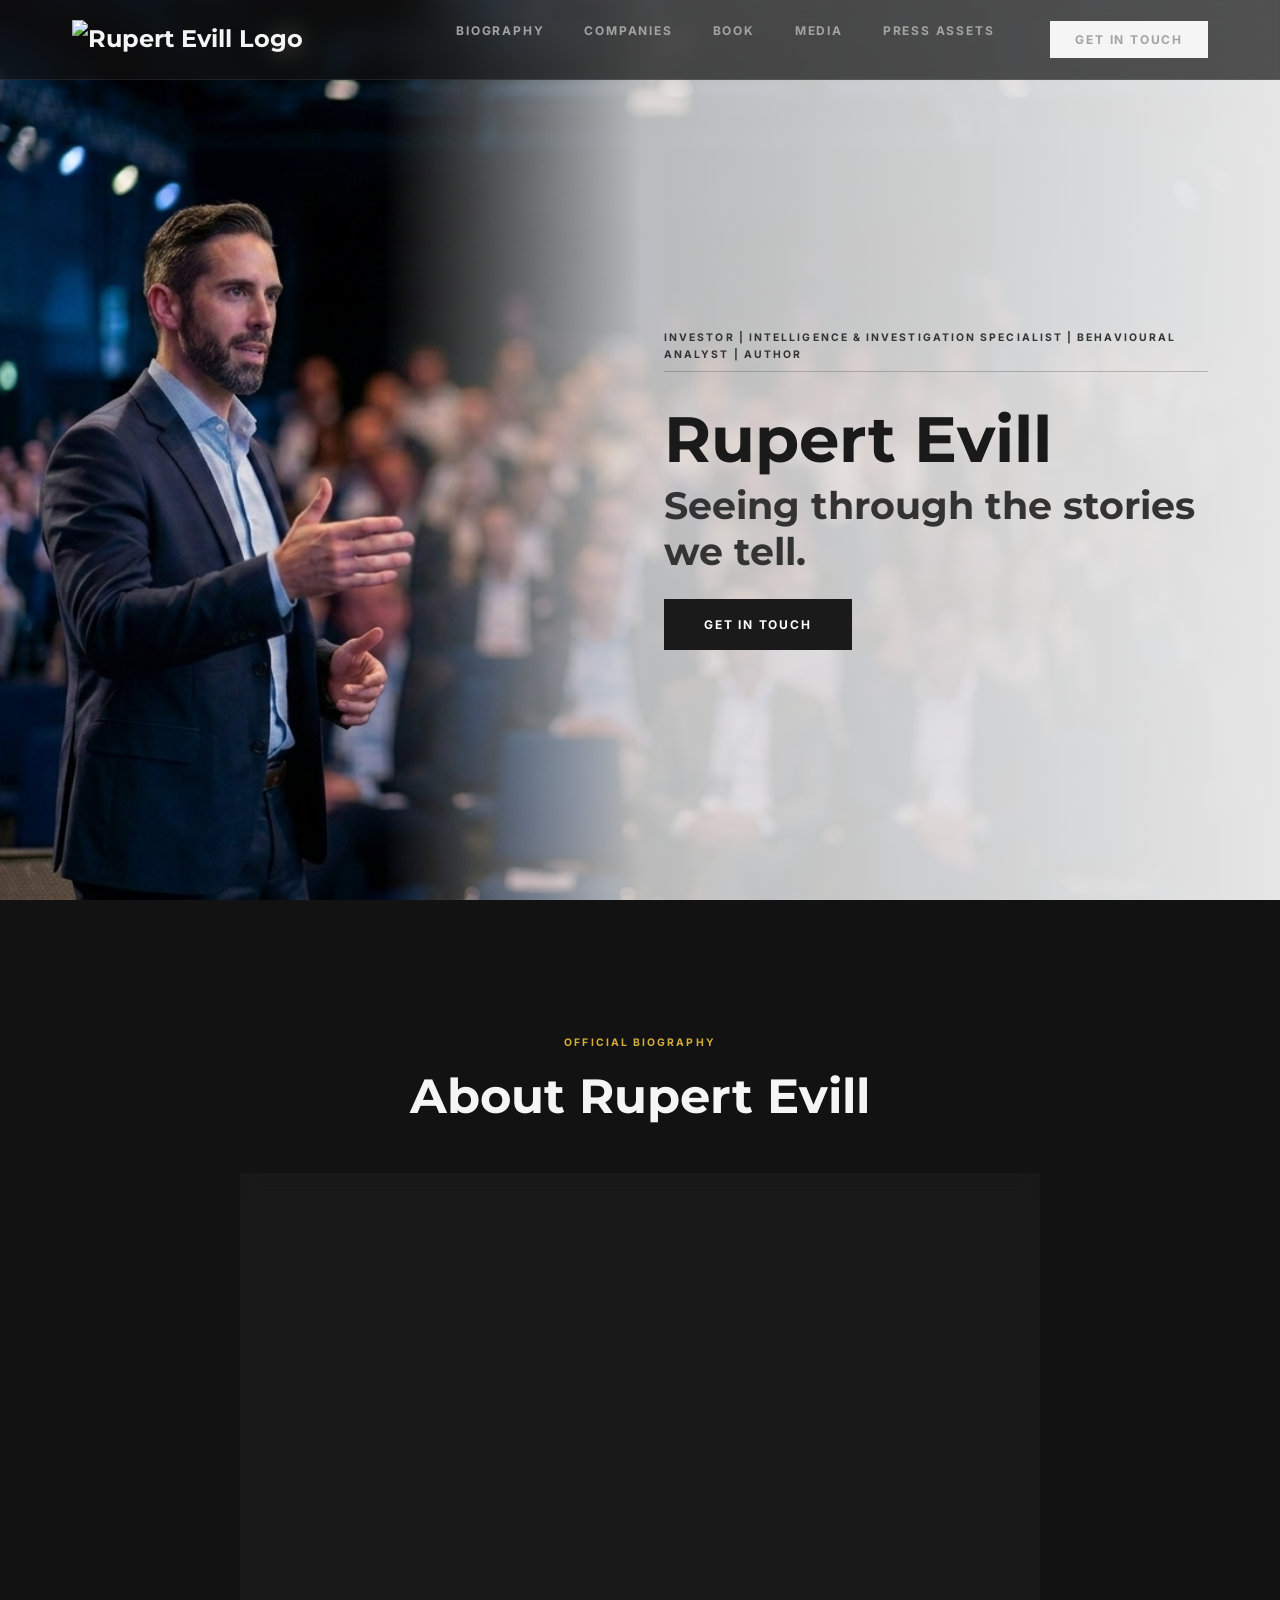
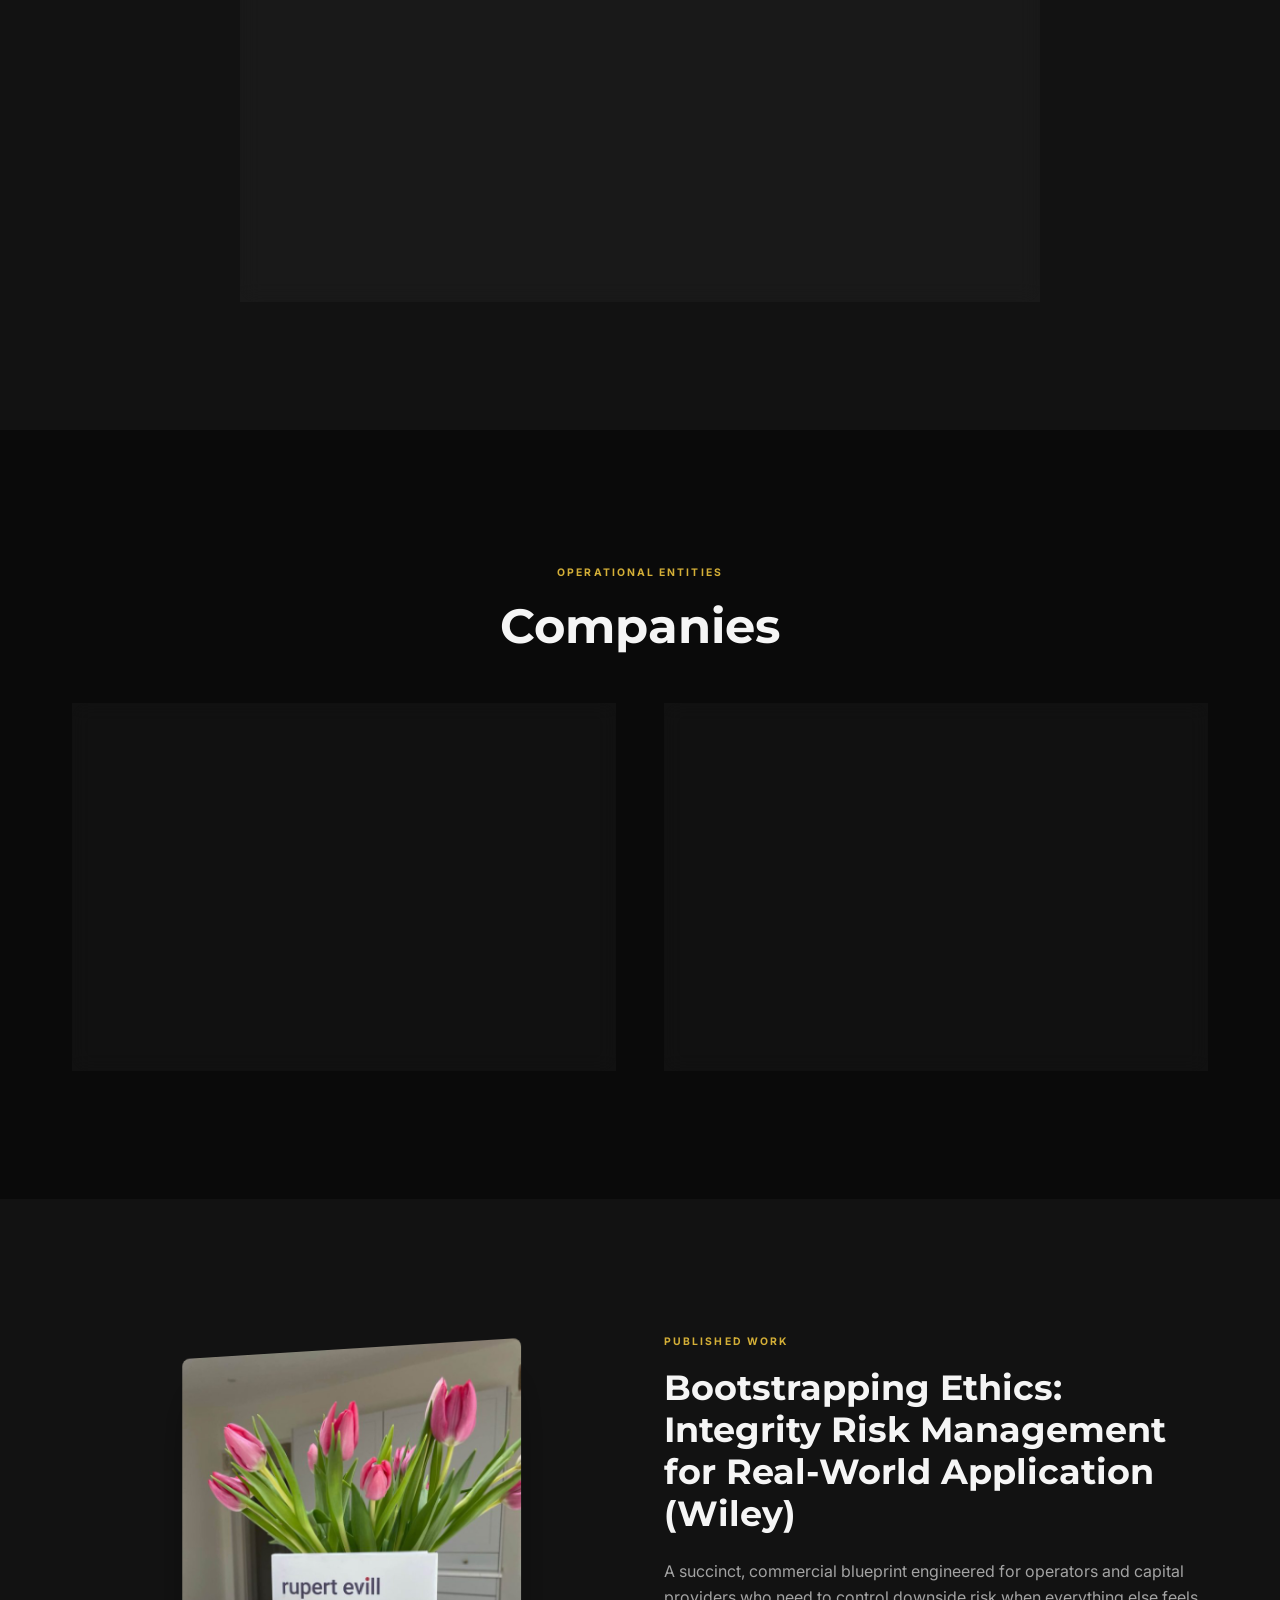
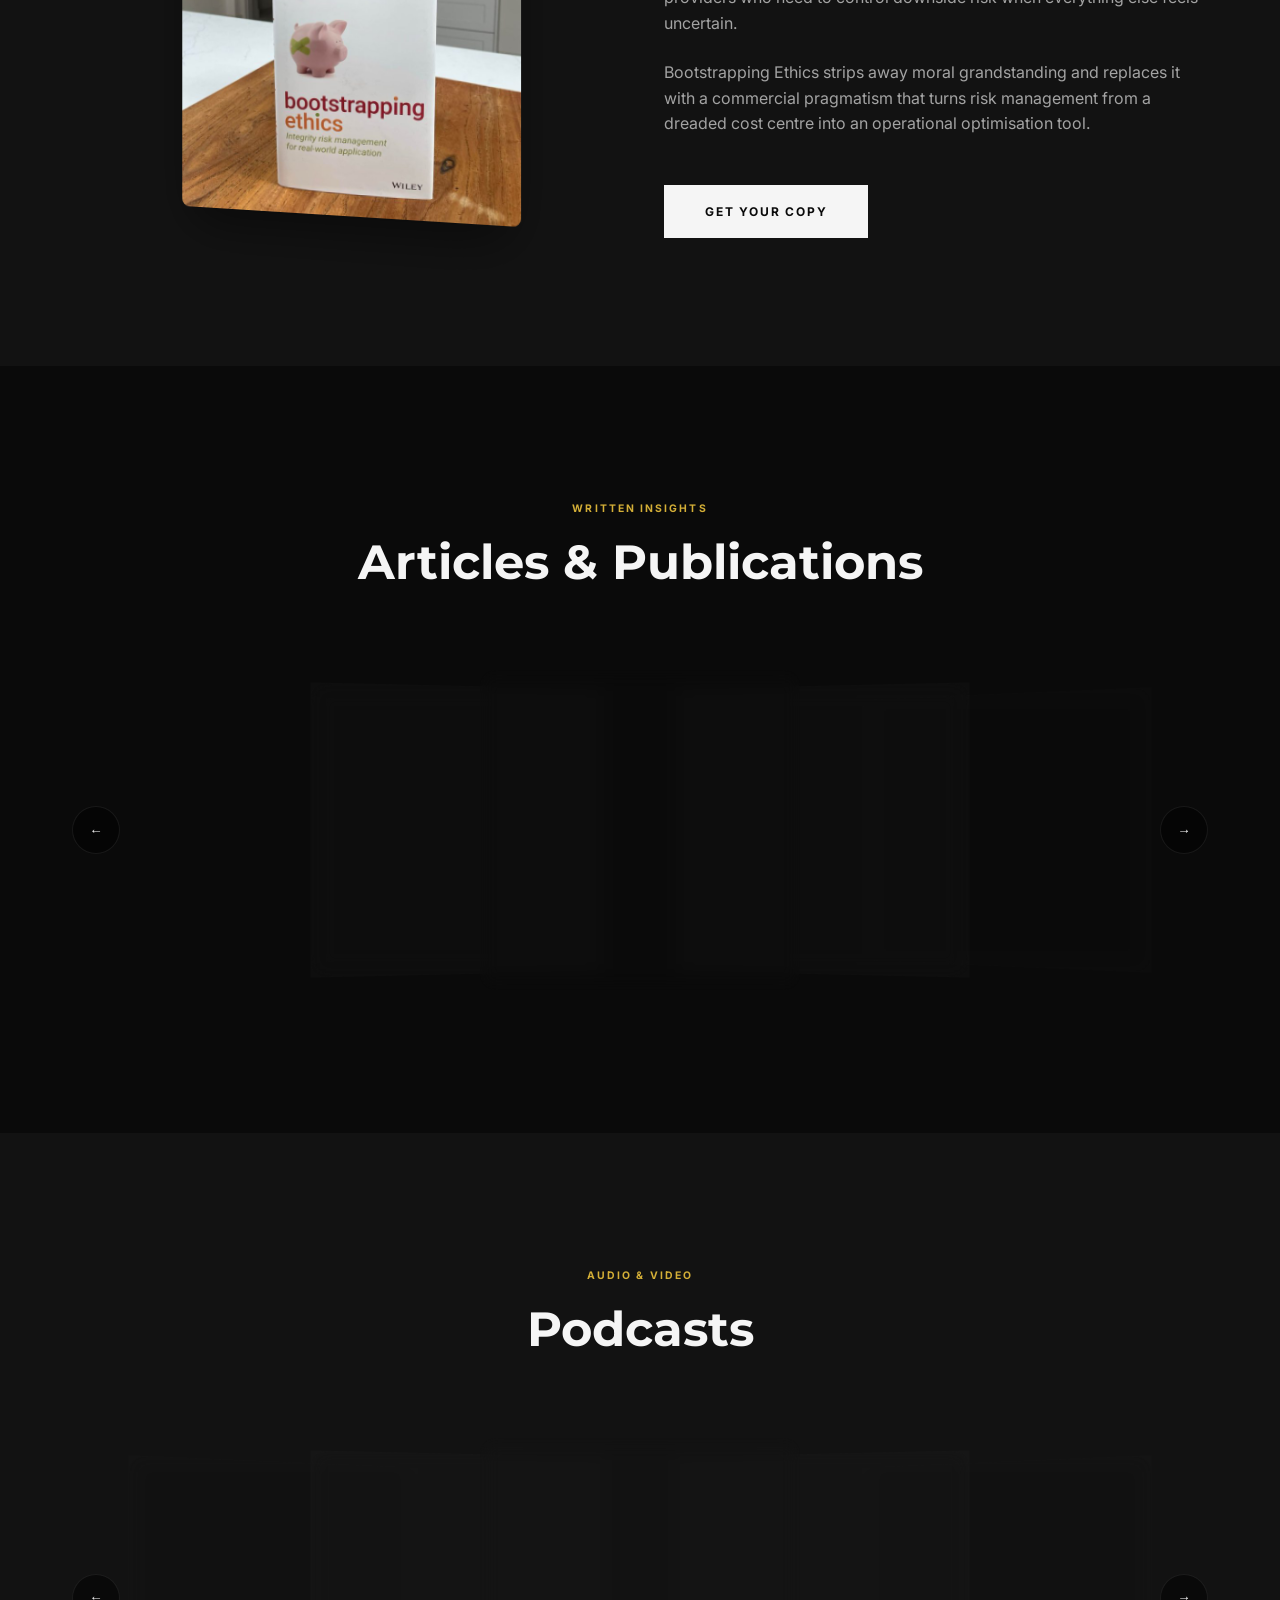
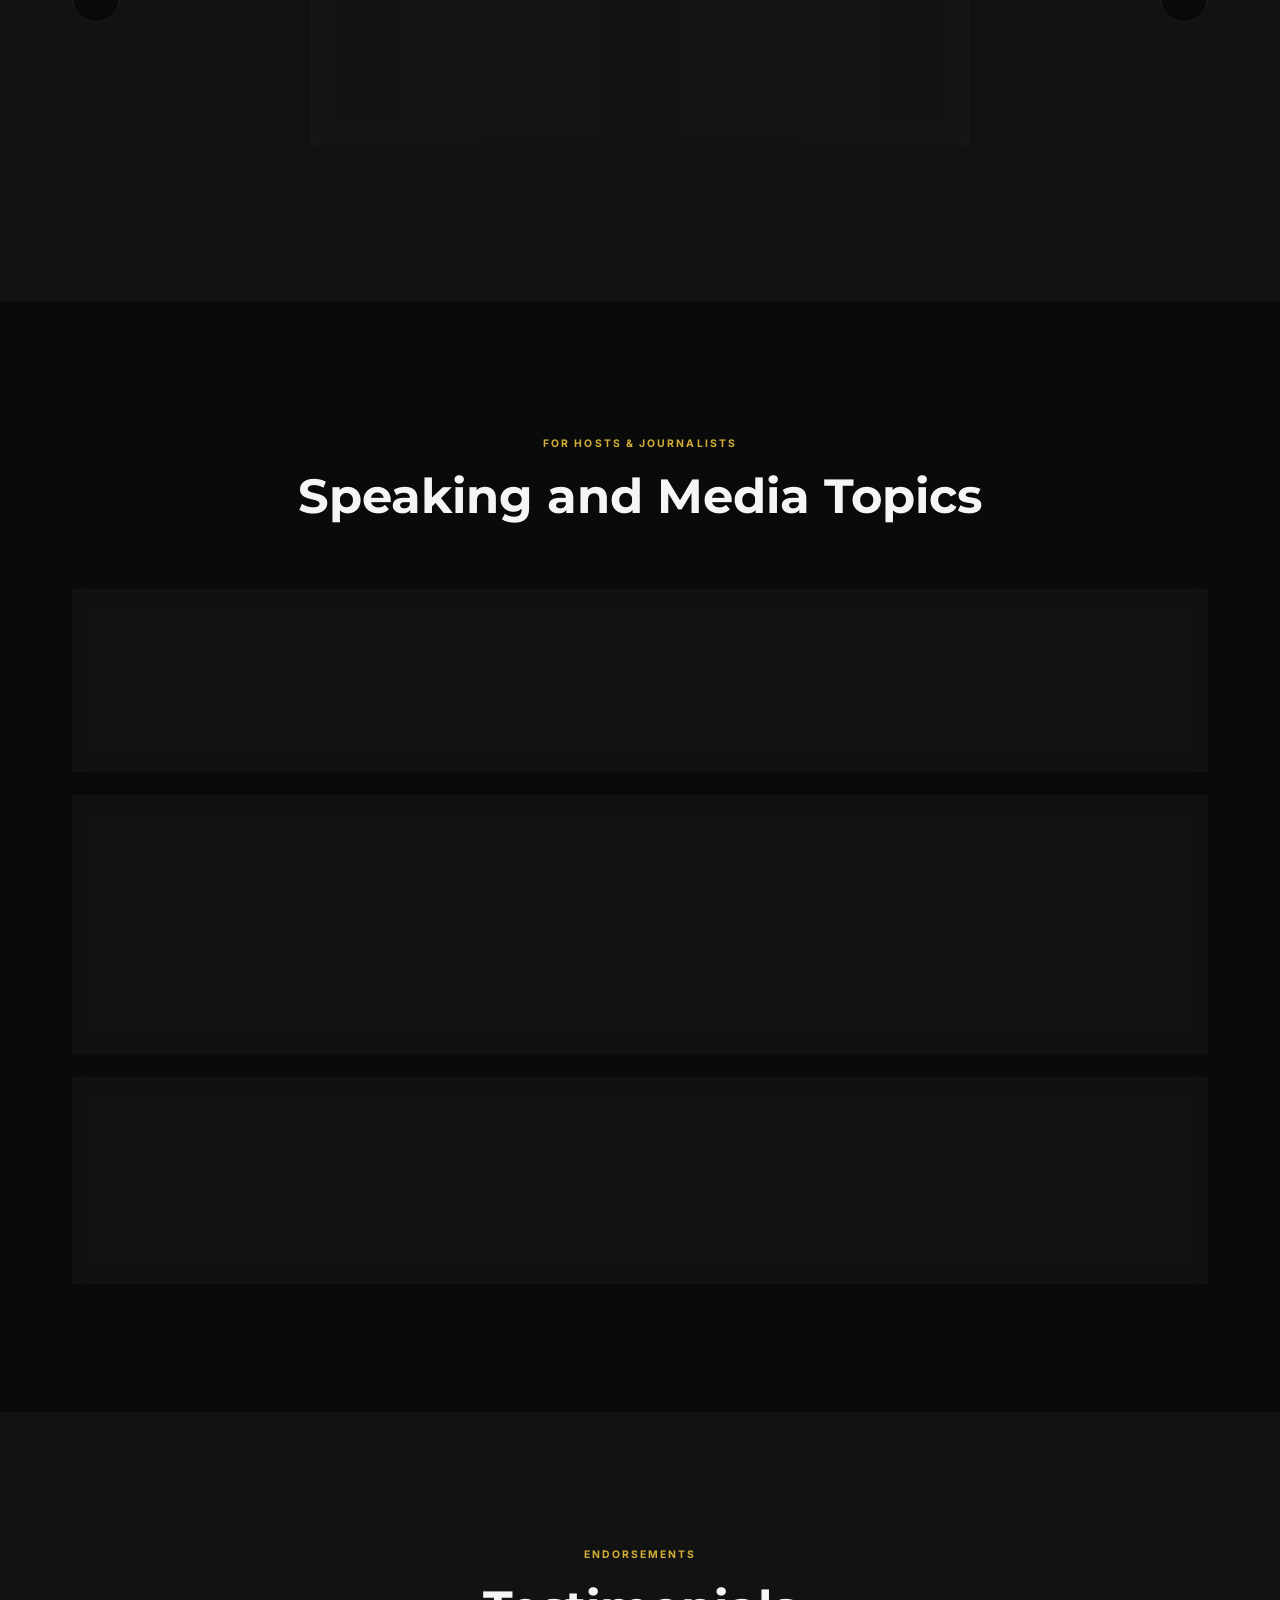
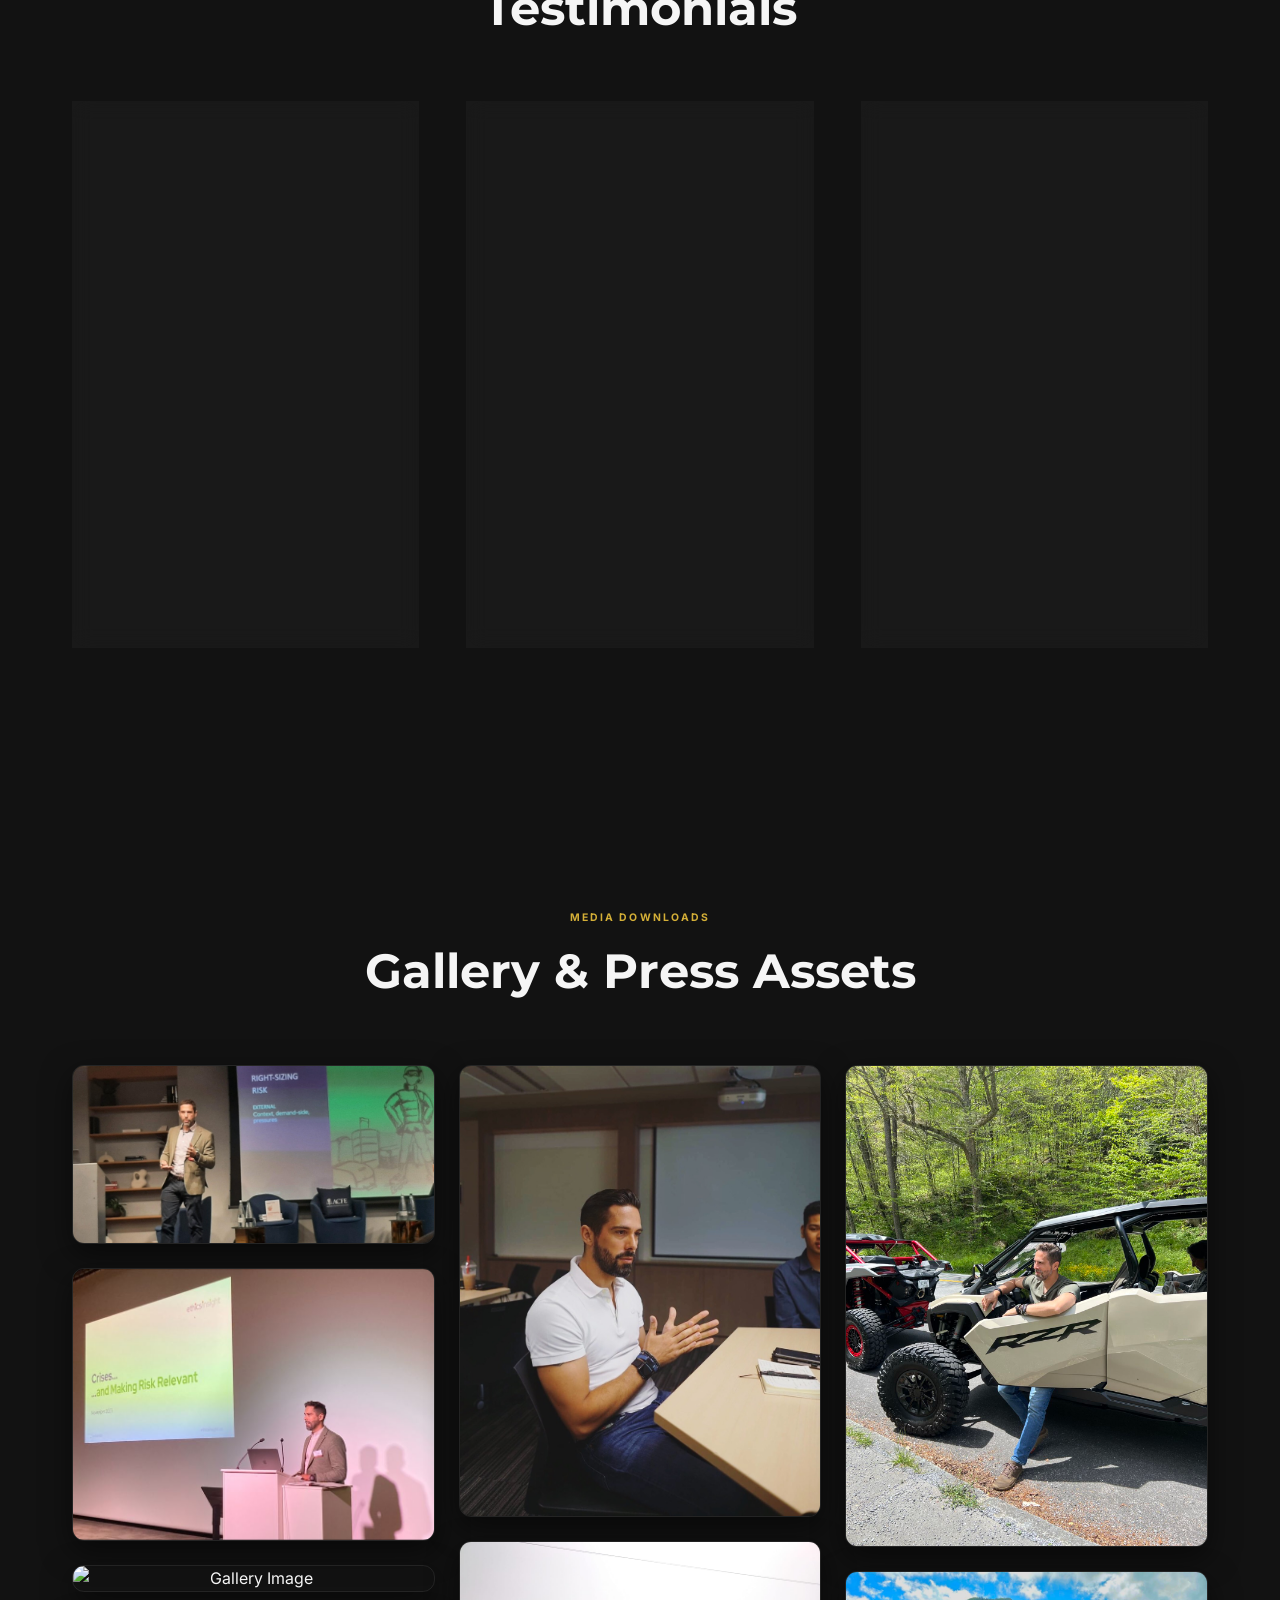
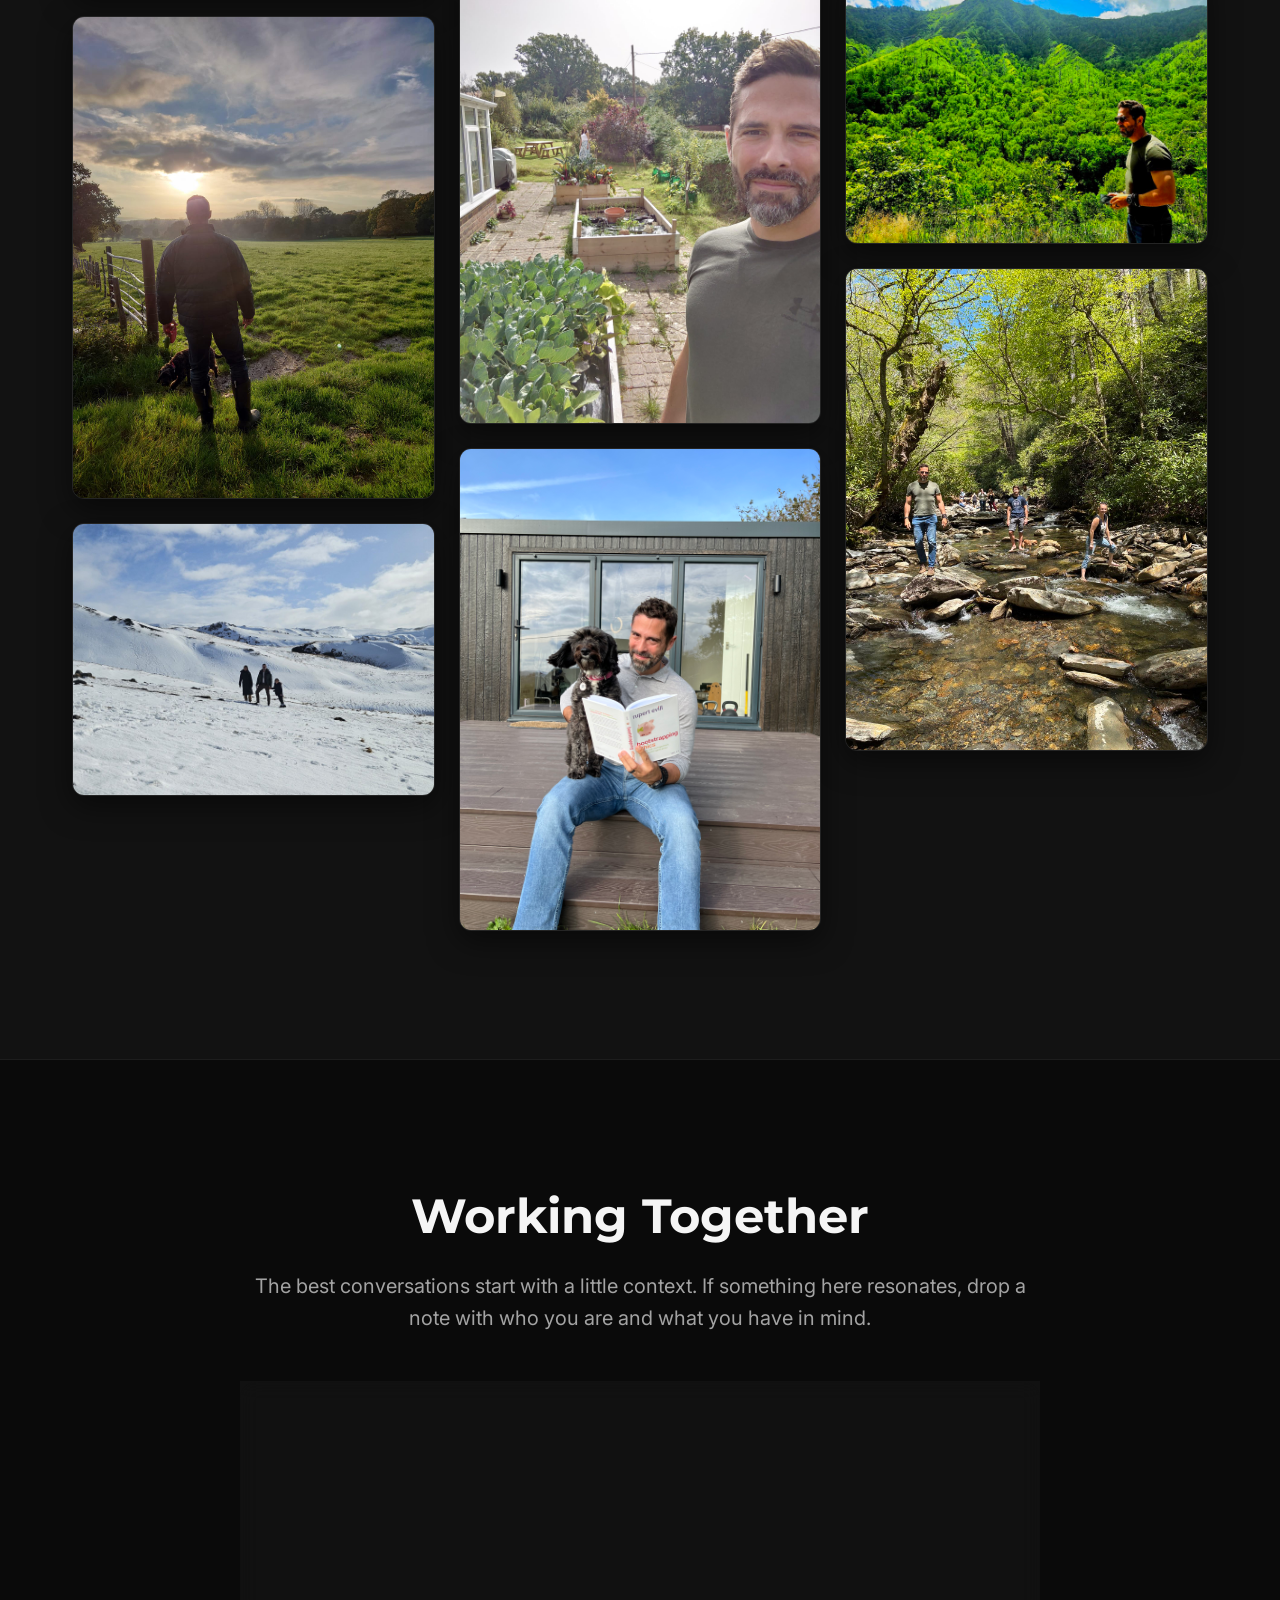
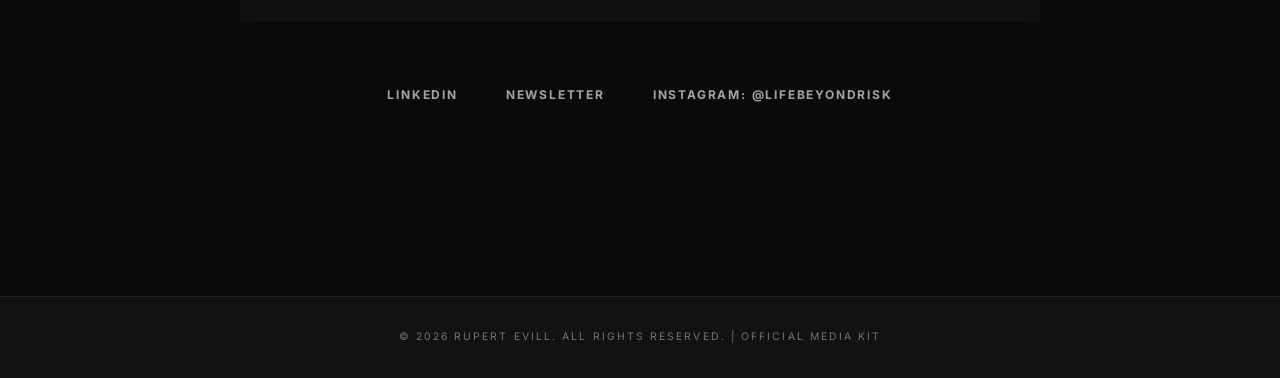
==== commit 5c4339cc: "Add files via upload" ====
--- a/index.html
+++ b/index.html
@@ -43,8 +43,7 @@
                 <div class="hero-content">
                     <span class="hero-tagline">Investor | Intelligence & Investigation Specialist | Behavioural Analyst | Author</span>
                     <h1 class="hero-title">Rupert Evill</h1>
-                    <h2 class="hero-subtitle">Decades of experience across 80+ countries.</h2>
-                    <p class="hero-desc">Decades of experience across 80+ countries, including high-stakes investigations, deception detection, and forensic behavioural analysis.</p>
+                    <h2 class="hero-subtitle">Seeing through the stories we tell.</h2>
                     
                     <div class="hero-actions">
                         <a href="#booking" class="btn hero-btn">Get in touch</a>
@@ -258,15 +257,15 @@
             <div style="display: flex; flex-direction: column; gap: 1.5rem;">
                 <div class="glass-card">
                     <h3 style="color: var(--text-primary); margin-bottom: 0.5rem; font-family: var(--font-sans); font-size: 1.25rem;">Risk Theatre vs. Ground Truth</h3>
-                    <p style="color: var(--text-secondary);">Why standard checklists fail to catch misconduct and fraud, and how to use advanced behavioural interviewing to test if a management team operates the way their pitch deck describes.</p>
+                    <p style="color: var(--text-secondary);">Why standard checklists fail to catch misconduct and fraud, and how to use behavioural interviewing to understand if a management team operates the way their pitch deck describes.</p>
                 </div>
                 <div class="glass-card">
                     <h3 style="color: var(--text-primary); margin-bottom: 0.5rem; font-family: var(--font-sans); font-size: 1.25rem;">Thinking Like a Counter-Terrorism Specialist to do Better Deals</h3>
-                    <p style="color: var(--text-secondary);">Utilising threat and forensic frameworks to accurately predict, identify, and mitigate ethical missteps inside scaling enterprises. Why Traditional Due Diligence is a Poor Predictor of Risk: Past performance is no indicator of future returns, when the introduction of capital is the very thing that creates increased risk exposure. How to right-size and scale risk management <em>with</em> your portfolio.</p>
+                    <p style="color: var(--text-secondary);">Utilising threat and forensic frameworks to accurately predict, identify, and mitigate ethical missteps inside scaling enterprises. Active Ownership Teething Problems: Why Board access and management reports seldom give you the answers you need, how to look for the unknown unknowns, and the emergence of <em>fractional</em> board members. Why Traditional Due Diligence is a Poor Predictor of Risk: Past performance is no indicator of future returns, when the introduction of capital is the very thing that creates increased risk exposure. How to right-size and scale risk management <em>with</em> your portfolio.</p>
                 </div>
                 <div class="glass-card">
                     <h3 style="color: var(--text-primary); margin-bottom: 0.5rem; font-family: var(--font-sans); font-size: 1.25rem;">Reading the Land Like a Regenerative Farmer</h3>
-                    <p style="color: var(--text-secondary);">Applying Yeomans' agricultural Scale of Permanence to corporate risk —understanding why trying to force rigid global policies onto local, high-risk terrains results in immediate operational failure.</p>
+                    <p style="color: var(--text-secondary);">Applying Yeomans' agricultural Scale of Permanence to corporate risk —understanding why trying to force rigid global policies onto local, high-risk terrains results in immediate operational failure. The “It looked good on paper” Pitfall: Why do pristine, fully audited growth-stage deals routinely self-destruct in emerging markets despite spotless legal paperwork?</p>
                 </div>
             </div>
         </div>
@@ -329,11 +328,6 @@
             <div style="text-align: center; max-width: 700px; margin: 0 auto; margin-bottom: 4rem;">
                 <span class="section-tag">Media Downloads</span>
                 <h2 class="section-title">Gallery & Press Assets</h2>
-                <ul style="color: var(--text-secondary); text-align: left; margin-bottom: 3rem; list-style-position: inside;">
-                    <li>High-Resolution Media Headshots (Studio and Field Operational Options)</li>
-                    <li>Live Keynote and Panel Highlights (Visual Snippets)</li>
-                    <li>Frontline Operational & Homesteading Photography</li>
-                </ul>
             </div>
 
             <!-- Image Grid -->
@@ -359,12 +353,12 @@
             <div style="text-align: center; max-width: 800px; margin: 0 auto;">
                 <h2 class="section-title" style="margin-bottom: 1.5rem;">Working Together</h2>
                 <p style="color: var(--text-secondary); font-size: 1.25rem; margin-bottom: 3rem;">
-                    Rupert accepts a highly restricted number of keynote speaking slots, panel invitations, and podcast guest appearances annually, prioritised by alignment with audience and strategic impact.
+                    The best conversations start with a little context. If something here resonates, drop a note with who you are and what you have in mind.
                 </p>
                 
                 <div class="glass-card" style="margin-bottom: 4rem;">
                     <h3 style="font-size: 0.75rem; text-transform: uppercase; letter-spacing: 0.2em; color: var(--accent); margin-bottom: 1rem; font-family: var(--font-sans);">To Request Availability</h3>
-                    <p style="color: var(--text-secondary); margin-bottom: 2rem;">Please send a direct inquiry to hello@ethicsinsight.co detailing the event name, date, audience details, and the proposed discussion topics.</p>
+                    <p style="color: var(--text-secondary); margin-bottom: 2rem;">Drop a note below.</p>
                     <a href="mailto:hello@ethicsinsight.co" class="btn btn-primary">hello@ethicsinsight.co</a>
                 </div>
                 
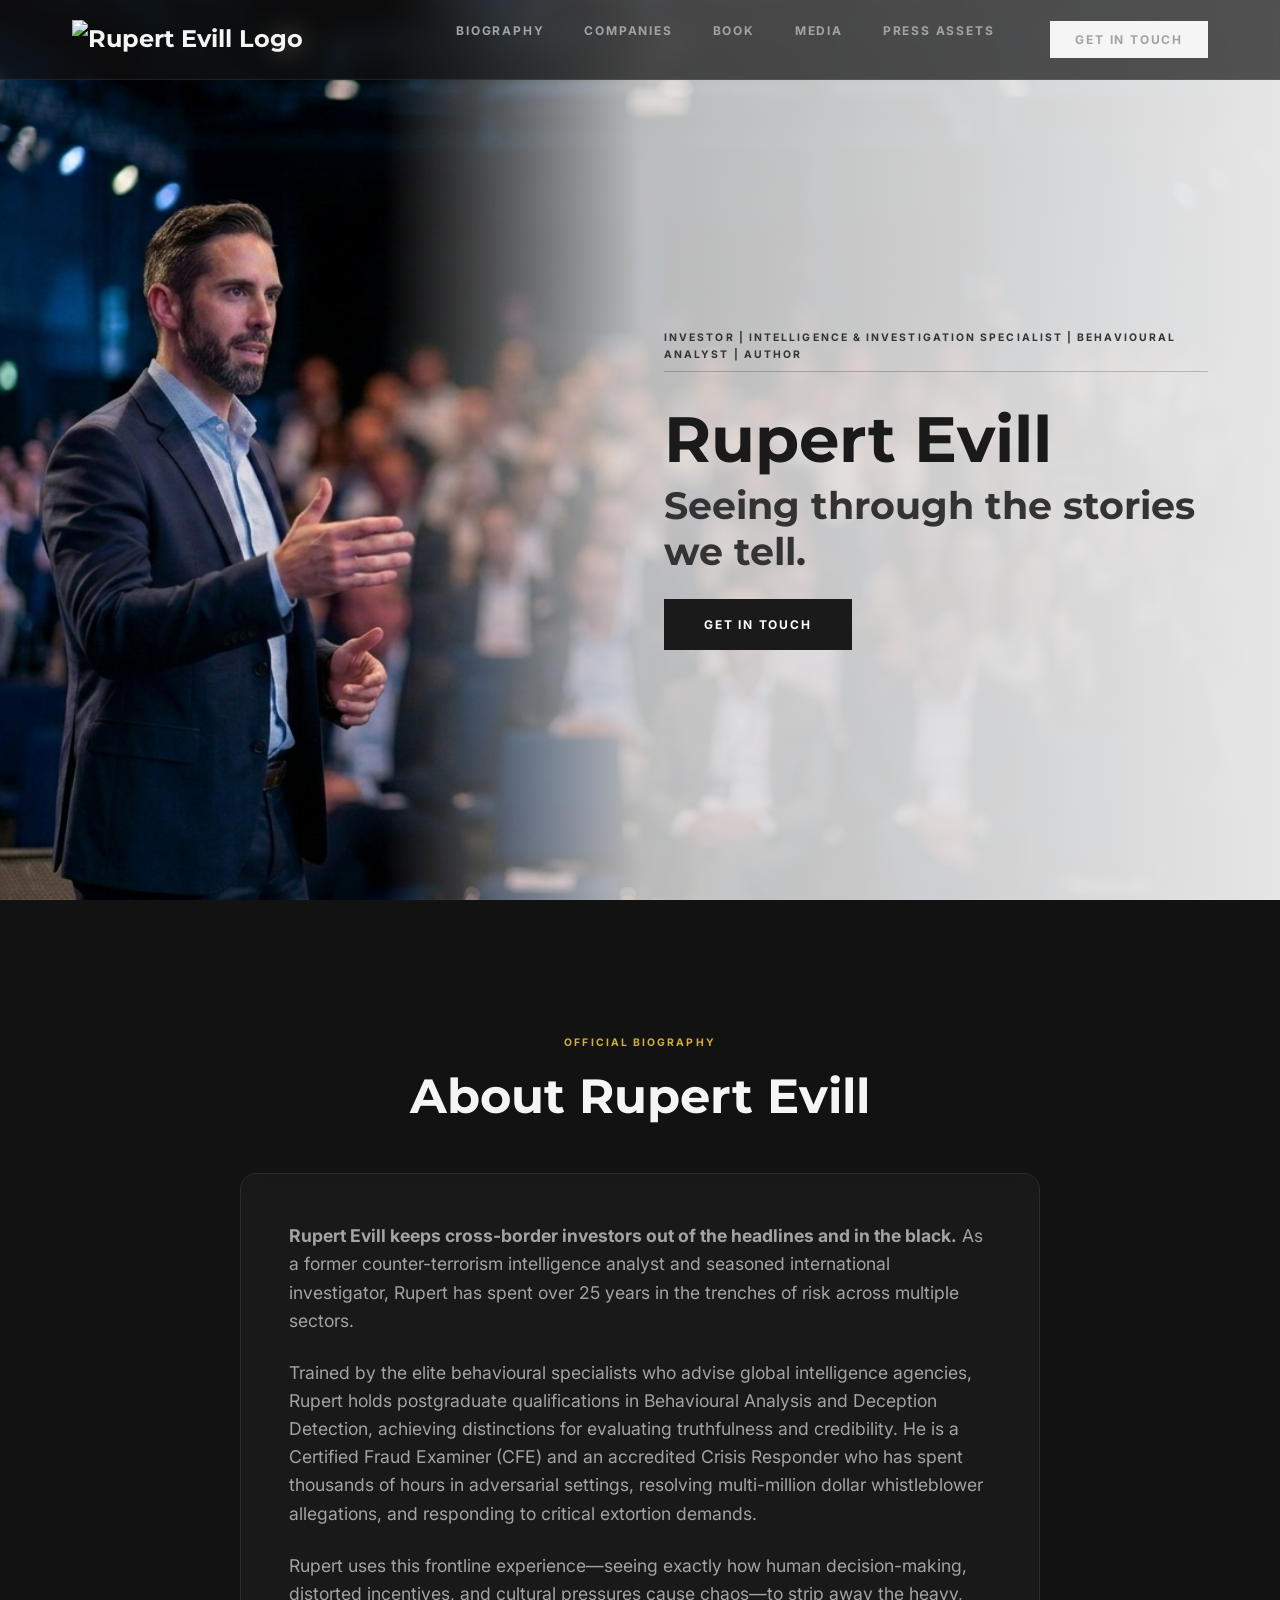
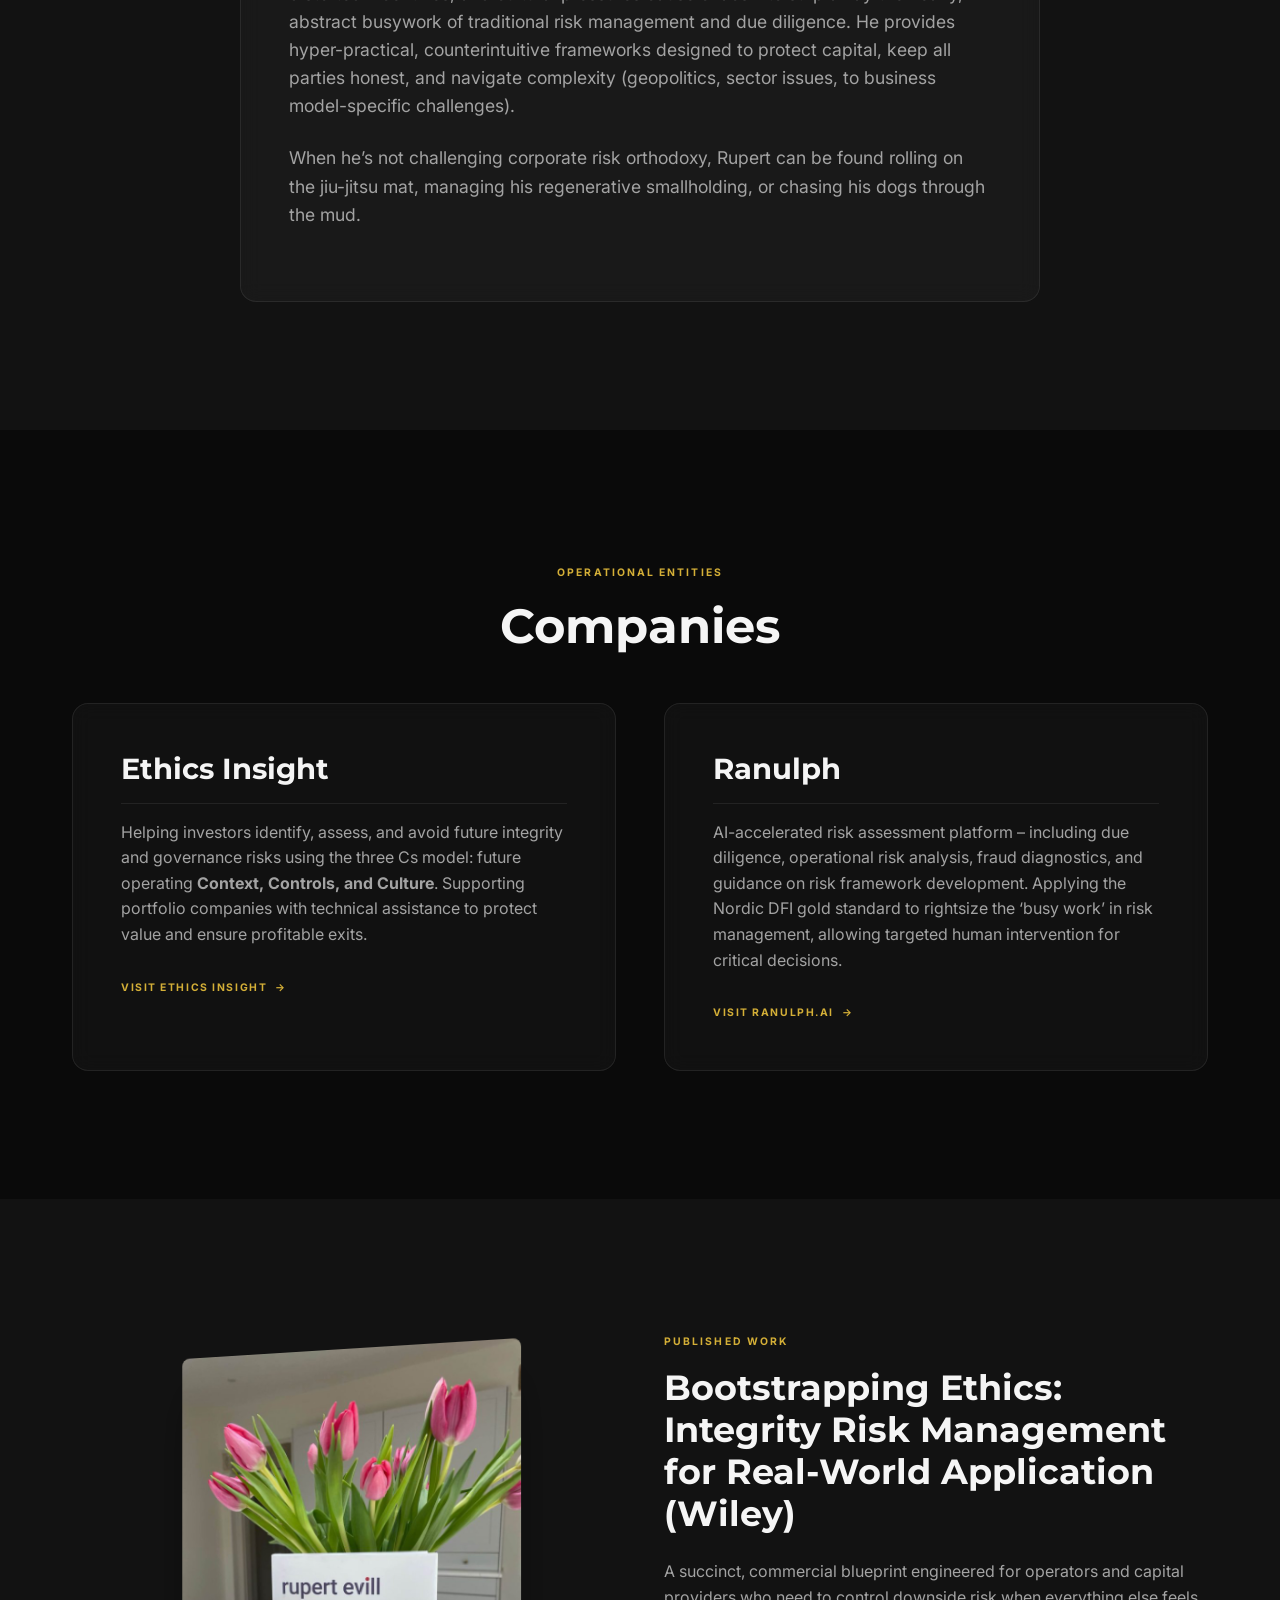
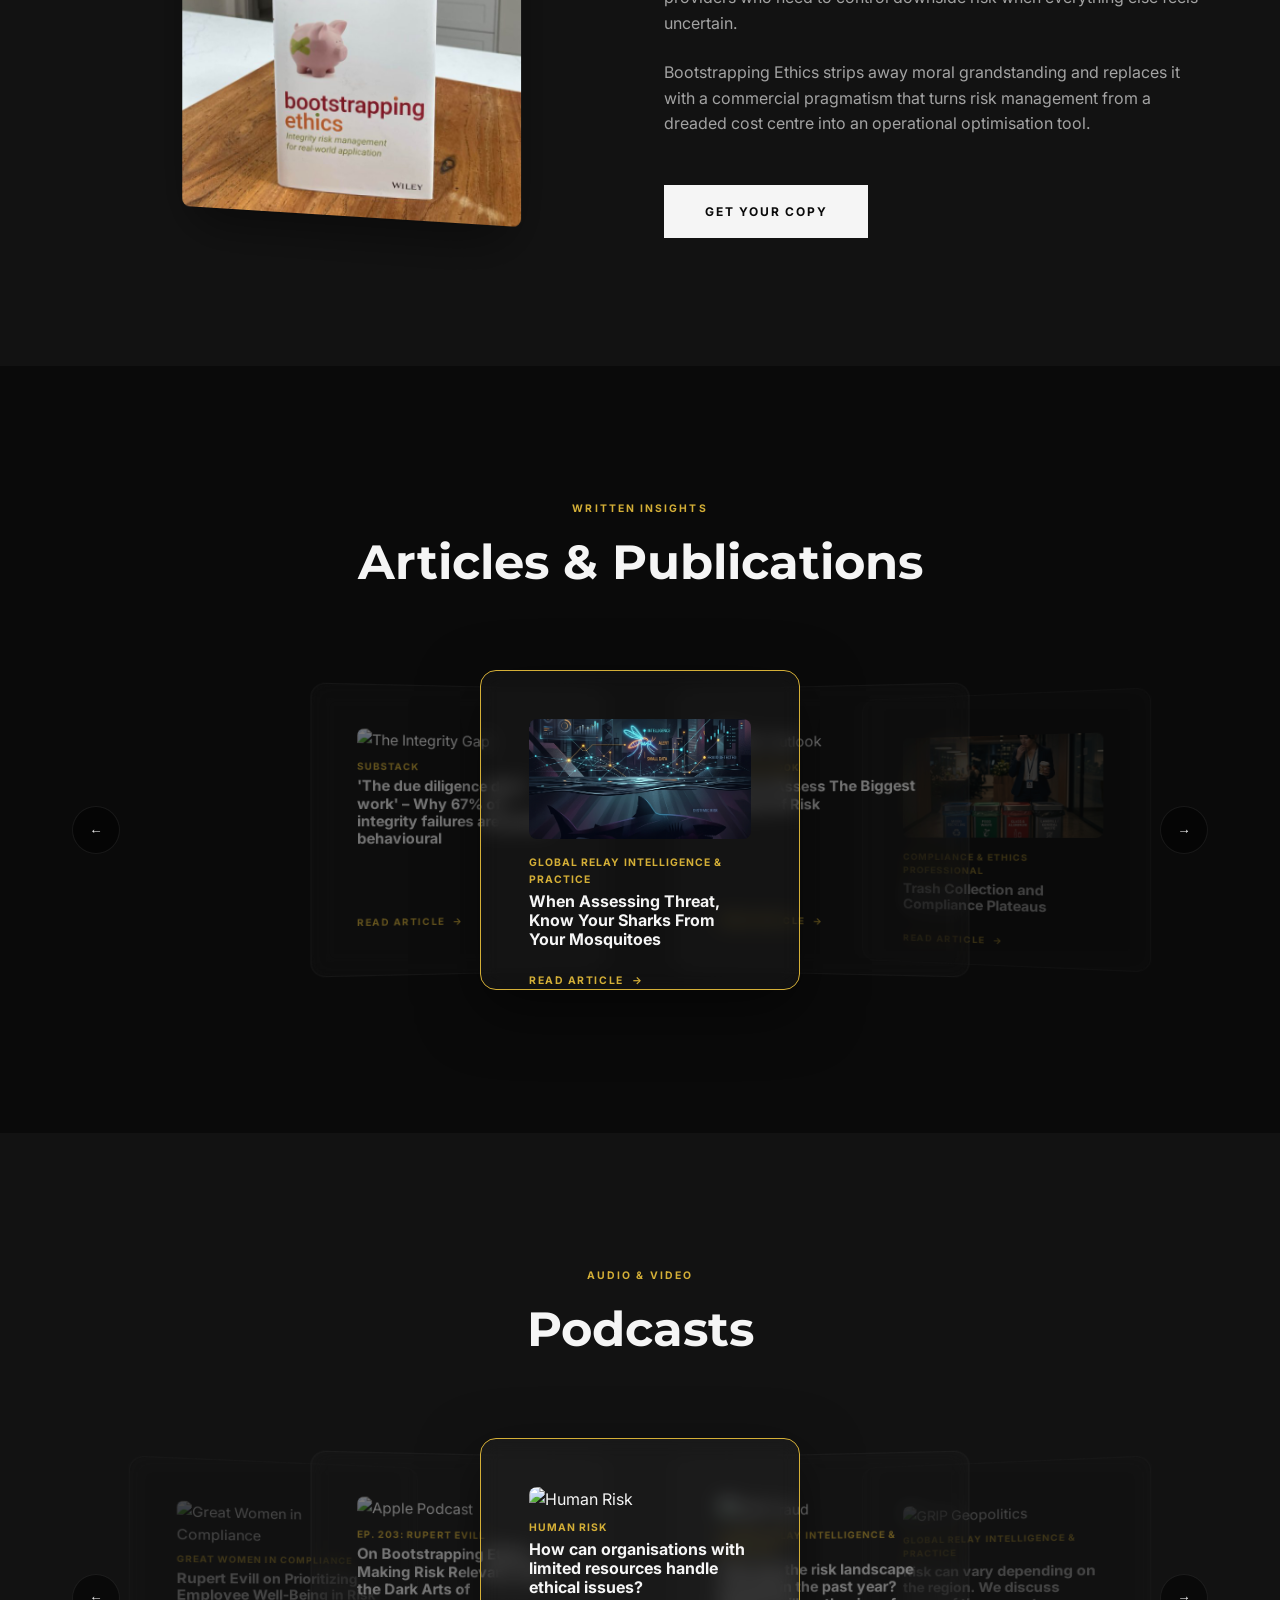
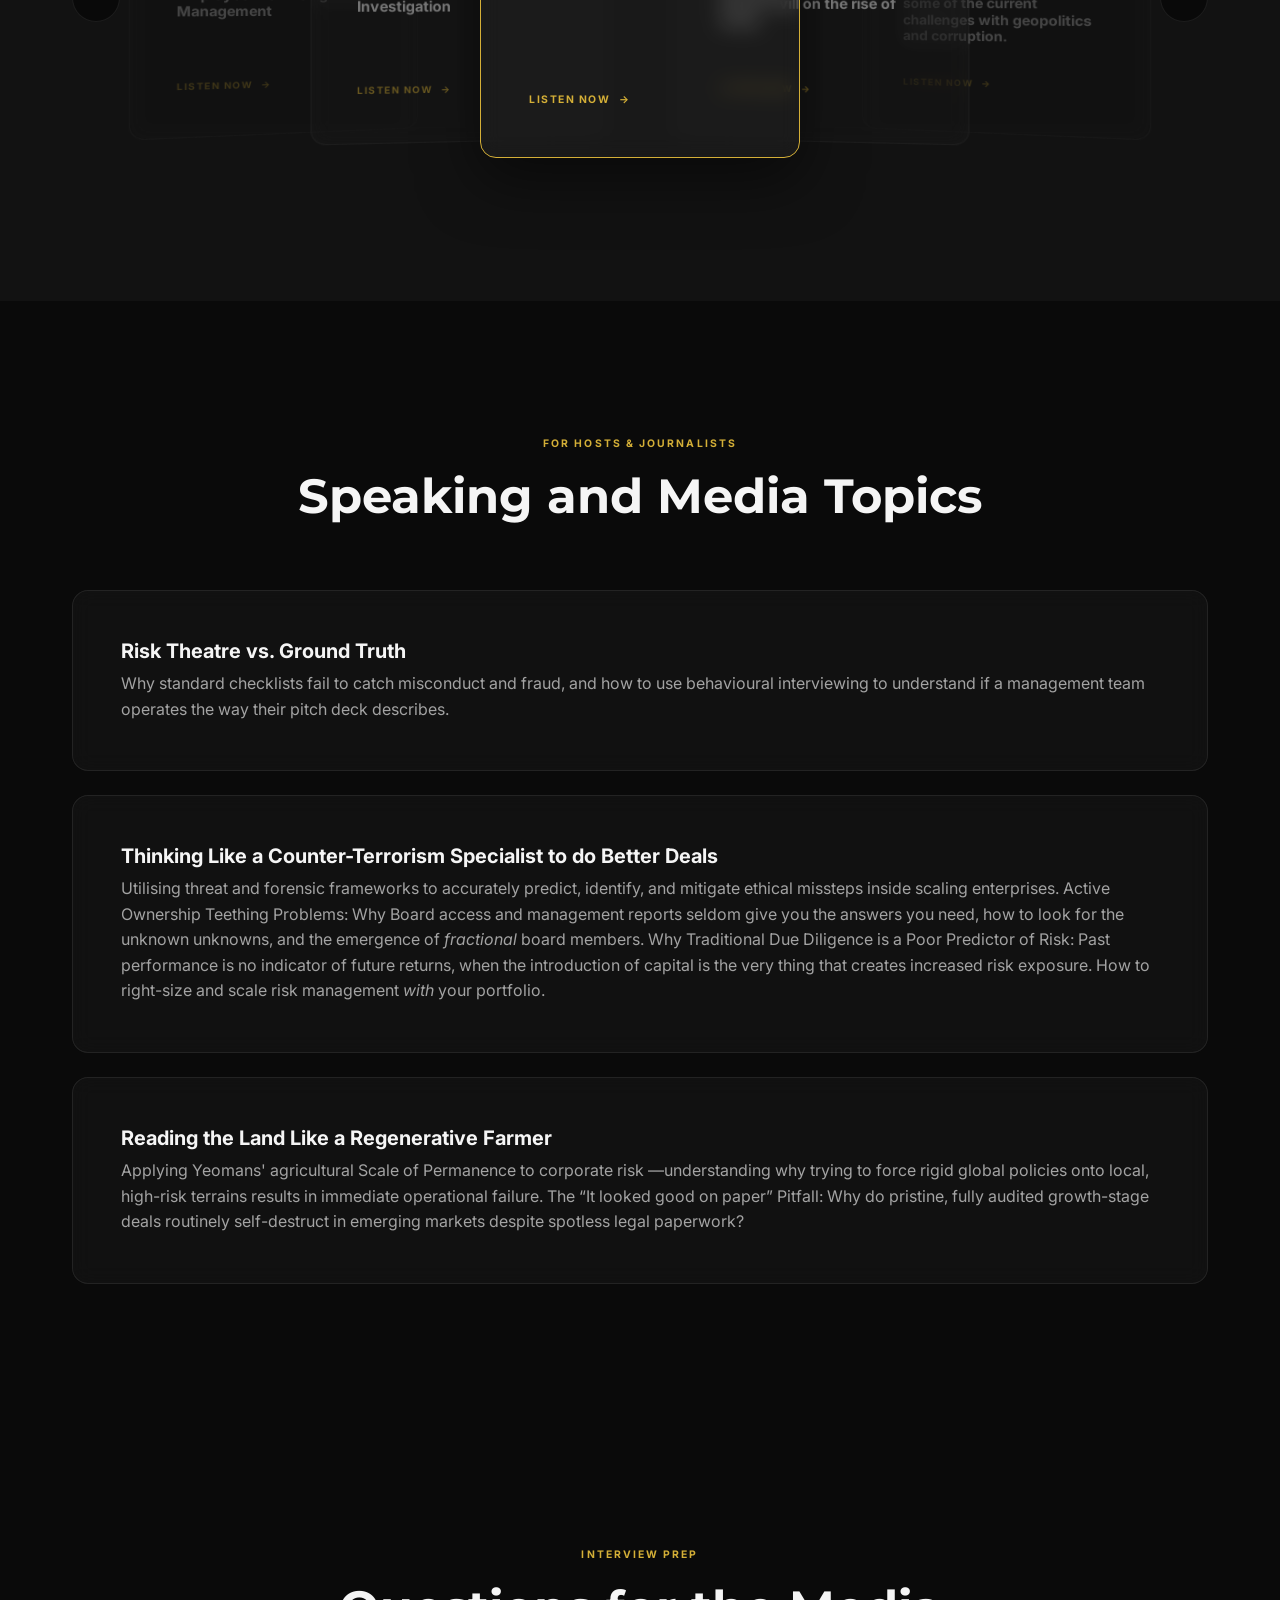
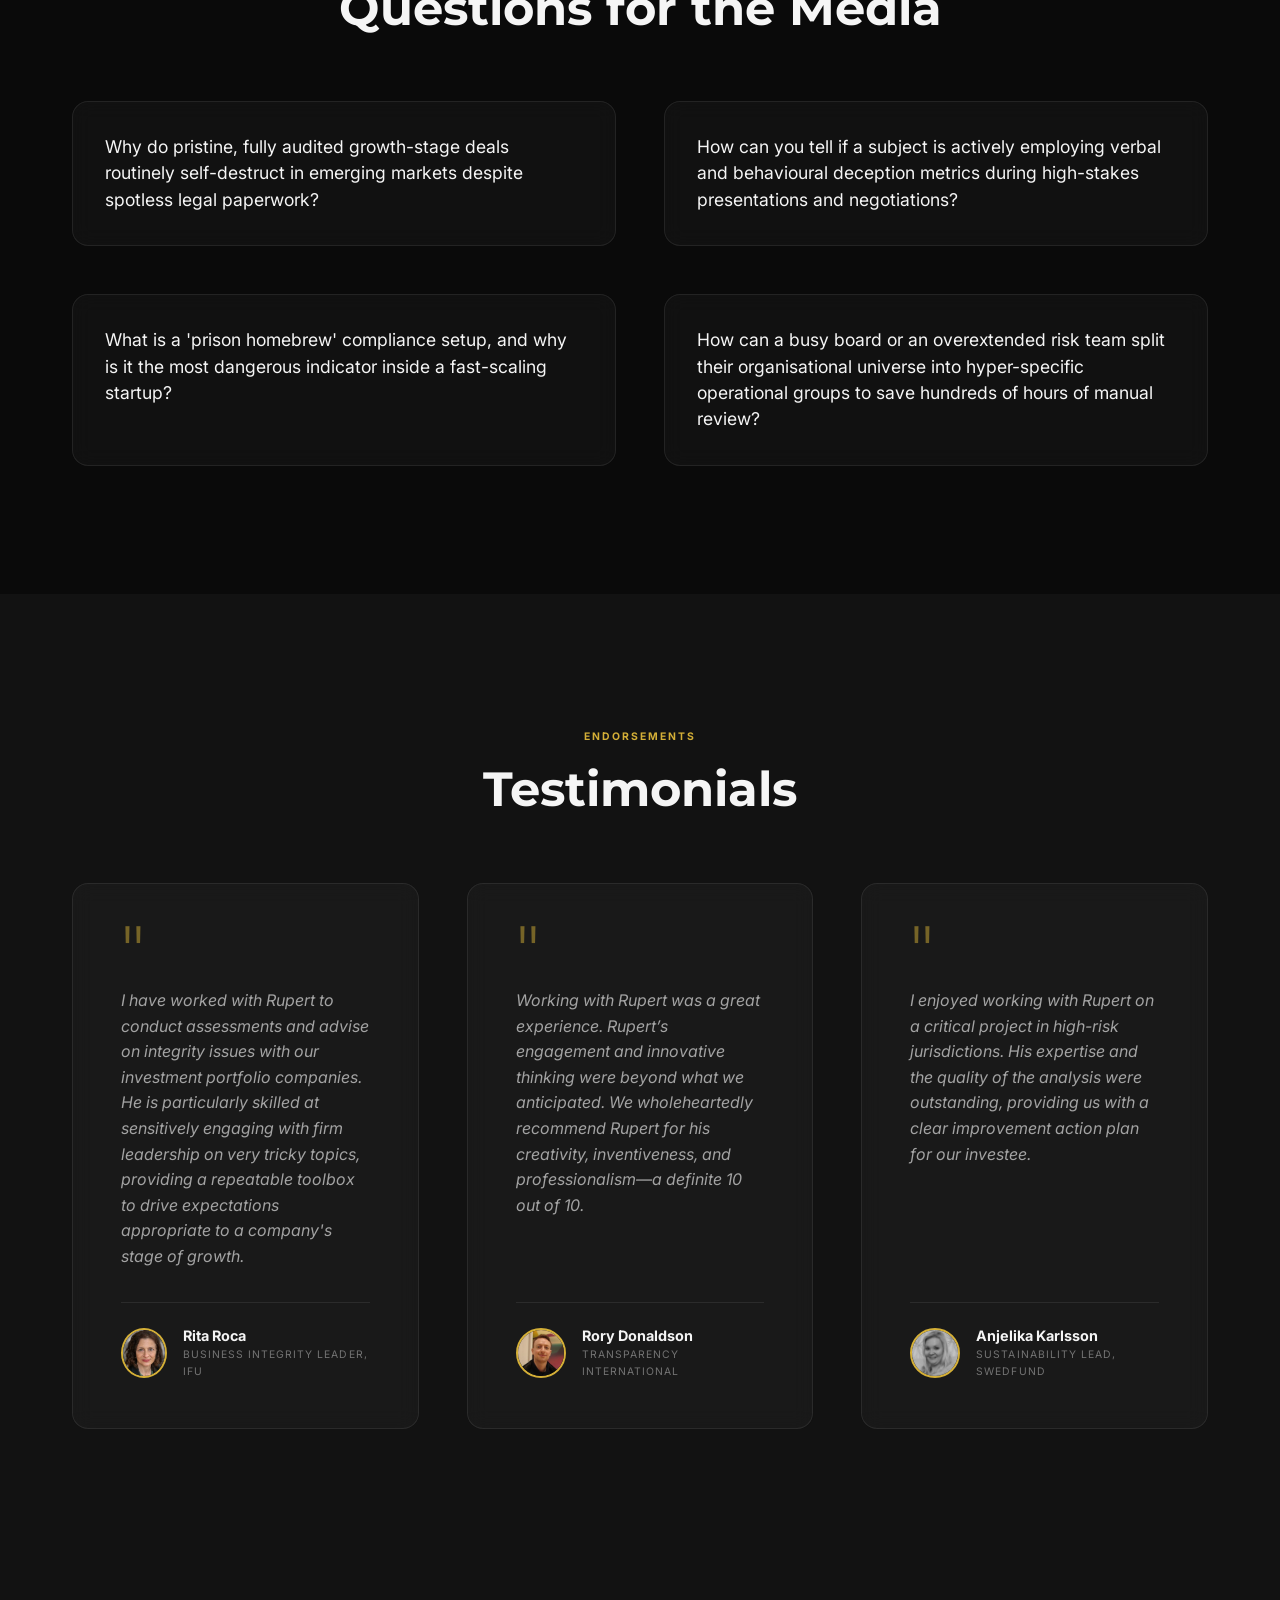
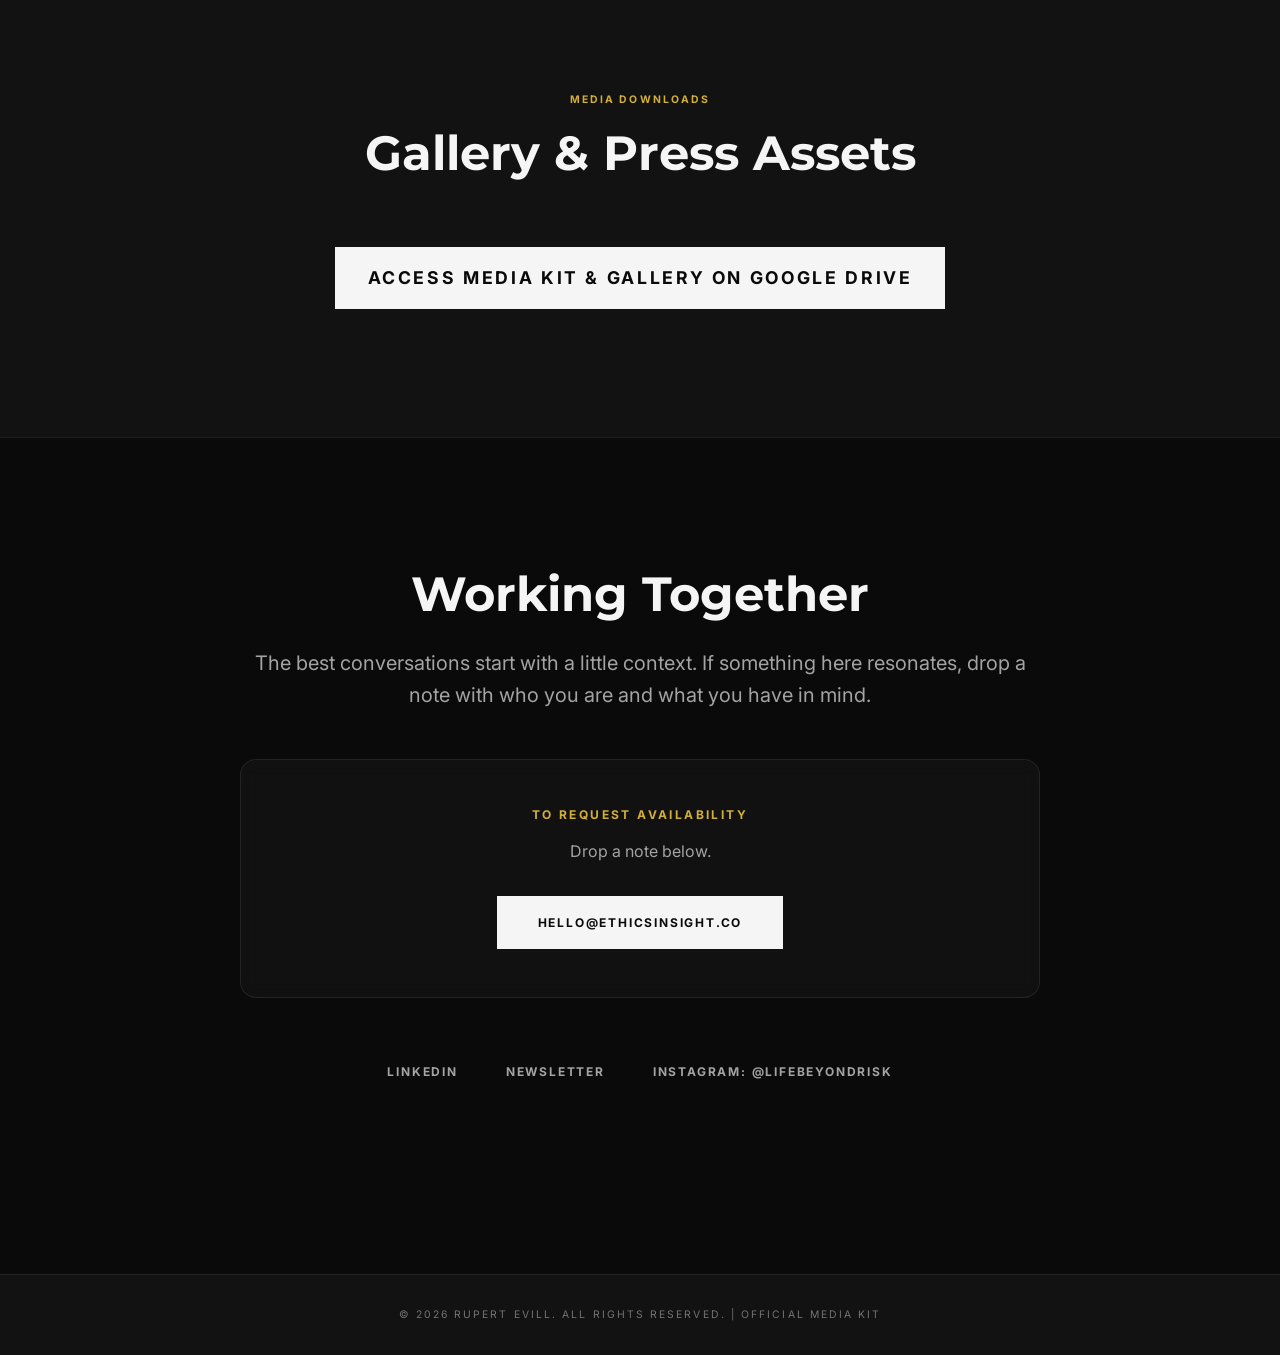
==== commit 224c6e13: "Add files via upload" ====
--- a/index.html
+++ b/index.html
@@ -165,7 +165,7 @@
                     <!-- Article 4 -->
                     <div class="glass-card article-card-3d" data-index="3" style="position: absolute; width: 320px; height: 320px; display: flex; flex-direction: column; align-items: flex-start; justify-content: space-between; transition: all 0.5s ease-out;">
                         <div>
-                            <img src="https://images.unsplash.com/photo-1621243801062-581335a96860?q=80&w=800&auto=format&fit=crop" alt="Compliance & Ethics" style="width: 100%; height: 120px; object-fit: cover; border-radius: 8px; margin-bottom: 0.5rem;">
+                            <img src="bin_paralysis.png" alt="Bin Paralysis" style="width: 100%; height: 120px; object-fit: cover; border-radius: 8px; margin-bottom: 0.5rem;">
                             <div style="font-size: 0.65rem; text-transform: uppercase; letter-spacing: 0.1em; color: var(--accent); margin-bottom: 0.2rem; font-weight: 700;">Compliance & Ethics Professional</div>
                             <h4 style="margin-bottom: 0.5rem; font-family: var(--font-sans); color: var(--text-primary); font-size: 1rem;">Trash Collection and Compliance Plateaus</h4>
                         </div>
@@ -266,6 +266,31 @@
                 <div class="glass-card">
                     <h3 style="color: var(--text-primary); margin-bottom: 0.5rem; font-family: var(--font-sans); font-size: 1.25rem;">Reading the Land Like a Regenerative Farmer</h3>
                     <p style="color: var(--text-secondary);">Applying Yeomans' agricultural Scale of Permanence to corporate risk —understanding why trying to force rigid global policies onto local, high-risk terrains results in immediate operational failure. The “It looked good on paper” Pitfall: Why do pristine, fully audited growth-stage deals routinely self-destruct in emerging markets despite spotless legal paperwork?</p>
+                </div>
+            </div>
+        </div>
+    </section>
+
+    <!-- 7b. QUESTIONS FOR THE MEDIA SECTION -->
+    <section id="media-questions" class="section" style="background-color: var(--bg-primary);">
+        <div class="container reveal">
+            <div style="text-align: center; margin-bottom: 4rem;">
+                <span class="section-tag">Interview Prep</span>
+                <h2 class="section-title">Questions for the Media</h2>
+            </div>
+            
+            <div class="grid-2">
+                <div class="glass-card" style="padding: 2rem;">
+                    <p style="font-family: var(--font-sans); color: var(--text-primary); font-size: 1.1rem; line-height: 1.5;">Why do pristine, fully audited growth-stage deals routinely self-destruct in emerging markets despite spotless legal paperwork?</p>
+                </div>
+                <div class="glass-card" style="padding: 2rem;">
+                    <p style="font-family: var(--font-sans); color: var(--text-primary); font-size: 1.1rem; line-height: 1.5;">How can you tell if a subject is actively employing verbal and behavioural deception metrics during high-stakes presentations and negotiations?</p>
+                </div>
+                <div class="glass-card" style="padding: 2rem;">
+                    <p style="font-family: var(--font-sans); color: var(--text-primary); font-size: 1.1rem; line-height: 1.5;">What is a 'prison homebrew' compliance setup, and why is it the most dangerous indicator inside a fast-scaling startup?</p>
+                </div>
+                <div class="glass-card" style="padding: 2rem;">
+                    <p style="font-family: var(--font-sans); color: var(--text-primary); font-size: 1.1rem; line-height: 1.5;">How can a busy board or an overextended risk team split their organisational universe into hyper-specific operational groups to save hundreds of hours of manual review?</p>
                 </div>
             </div>
         </div>
@@ -330,19 +355,9 @@
                 <h2 class="section-title">Gallery & Press Assets</h2>
             </div>
 
-            <!-- Image Grid -->
-            <div class="gallery-grid">
-                <div class="gallery-item"><img src="images for gallery section/ACFE Europe.png" class="gallery-img" alt="Gallery Image"></div>
-                <div class="gallery-item"><img src="images for gallery section/ACFE UK.jpeg" class="gallery-img" alt="Gallery Image"></div>
-                <div class="gallery-item"><img src="images for gallery section/De-risking workshop AFC UK 2024.JPG" class="gallery-img" alt="Gallery Image"></div>
-                <div class="gallery-item"><img src="images for gallery section/Evening walk.jpeg" class="gallery-img" alt="Gallery Image"></div>
-                <div class="gallery-item"><img src="images for gallery section/Iceland family.jpeg" class="gallery-img" alt="Gallery Image"></div>
-                <div class="gallery-item"><img src="images for gallery section/NUS sustainability.JPG" class="gallery-img" alt="Gallery Image"></div>
-                <div class="gallery-item"><img src="images for gallery section/Raised beds.jpeg" class="gallery-img" alt="Gallery Image"></div>
-                <div class="gallery-item"><img src="images for gallery section/Sasha book.jpeg" class="gallery-img" alt="Gallery Image"></div>
-                <div class="gallery-item"><img src="images for gallery section/Smoky Mountains 2.jpeg" class="gallery-img" alt="Gallery Image"></div>
-                <div class="gallery-item"><img src="images for gallery section/Smoky Mountains 3.jpeg" class="gallery-img" alt="Gallery Image"></div>
-                <div class="gallery-item"><img src="images for gallery section/signal-2026-05-09-19-21-02-668-2.jpeg" class="gallery-img" alt="Gallery Image"></div>
+            <!-- Access Gallery -->
+            <div style="text-align: center;">
+                <a href="https://drive.google.com/open?id=1G7N2RNcf3SjJvHZy7KcczFSTRpKa7JTV&usp=drive_fs" target="_blank" class="btn btn-primary" style="display: inline-block; font-size: 1.1rem; padding: 1rem 2rem;">Access Media Kit & Gallery on Google Drive</a>
             </div>
         </div>
     </section>
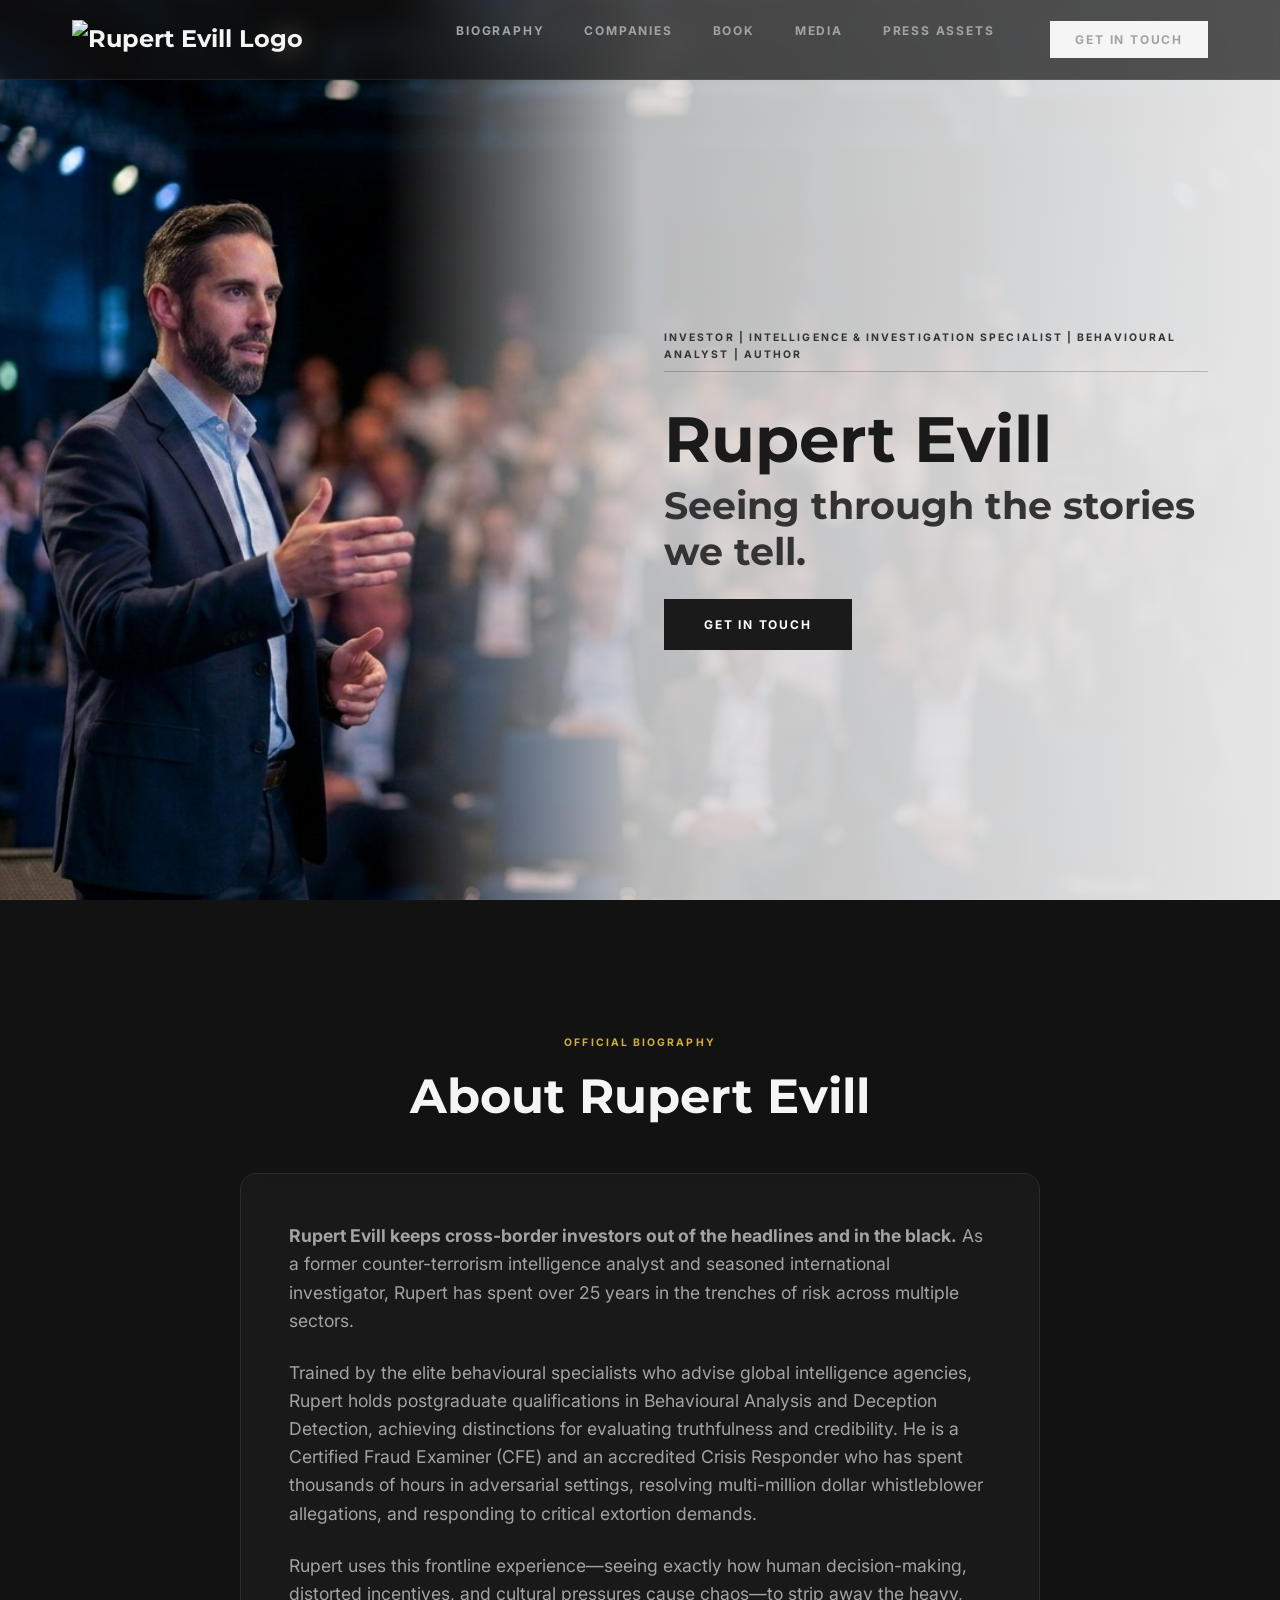
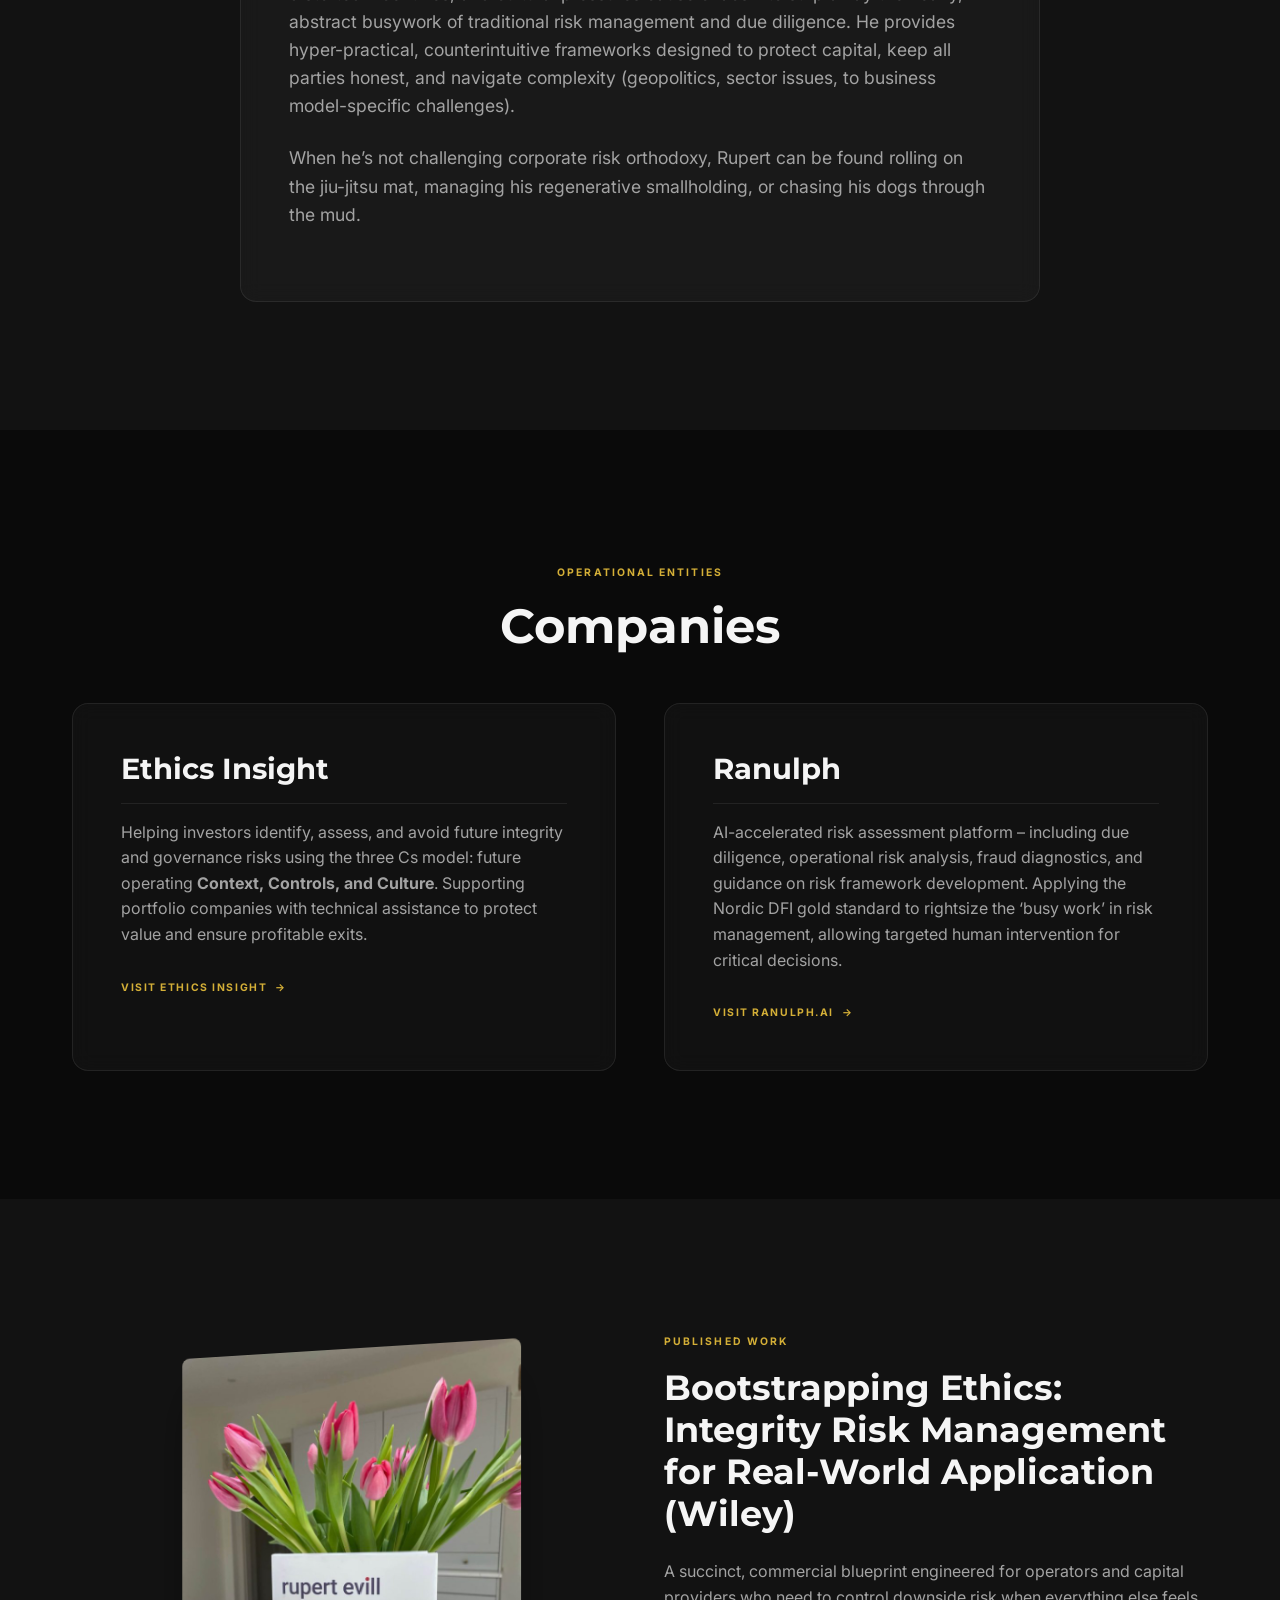
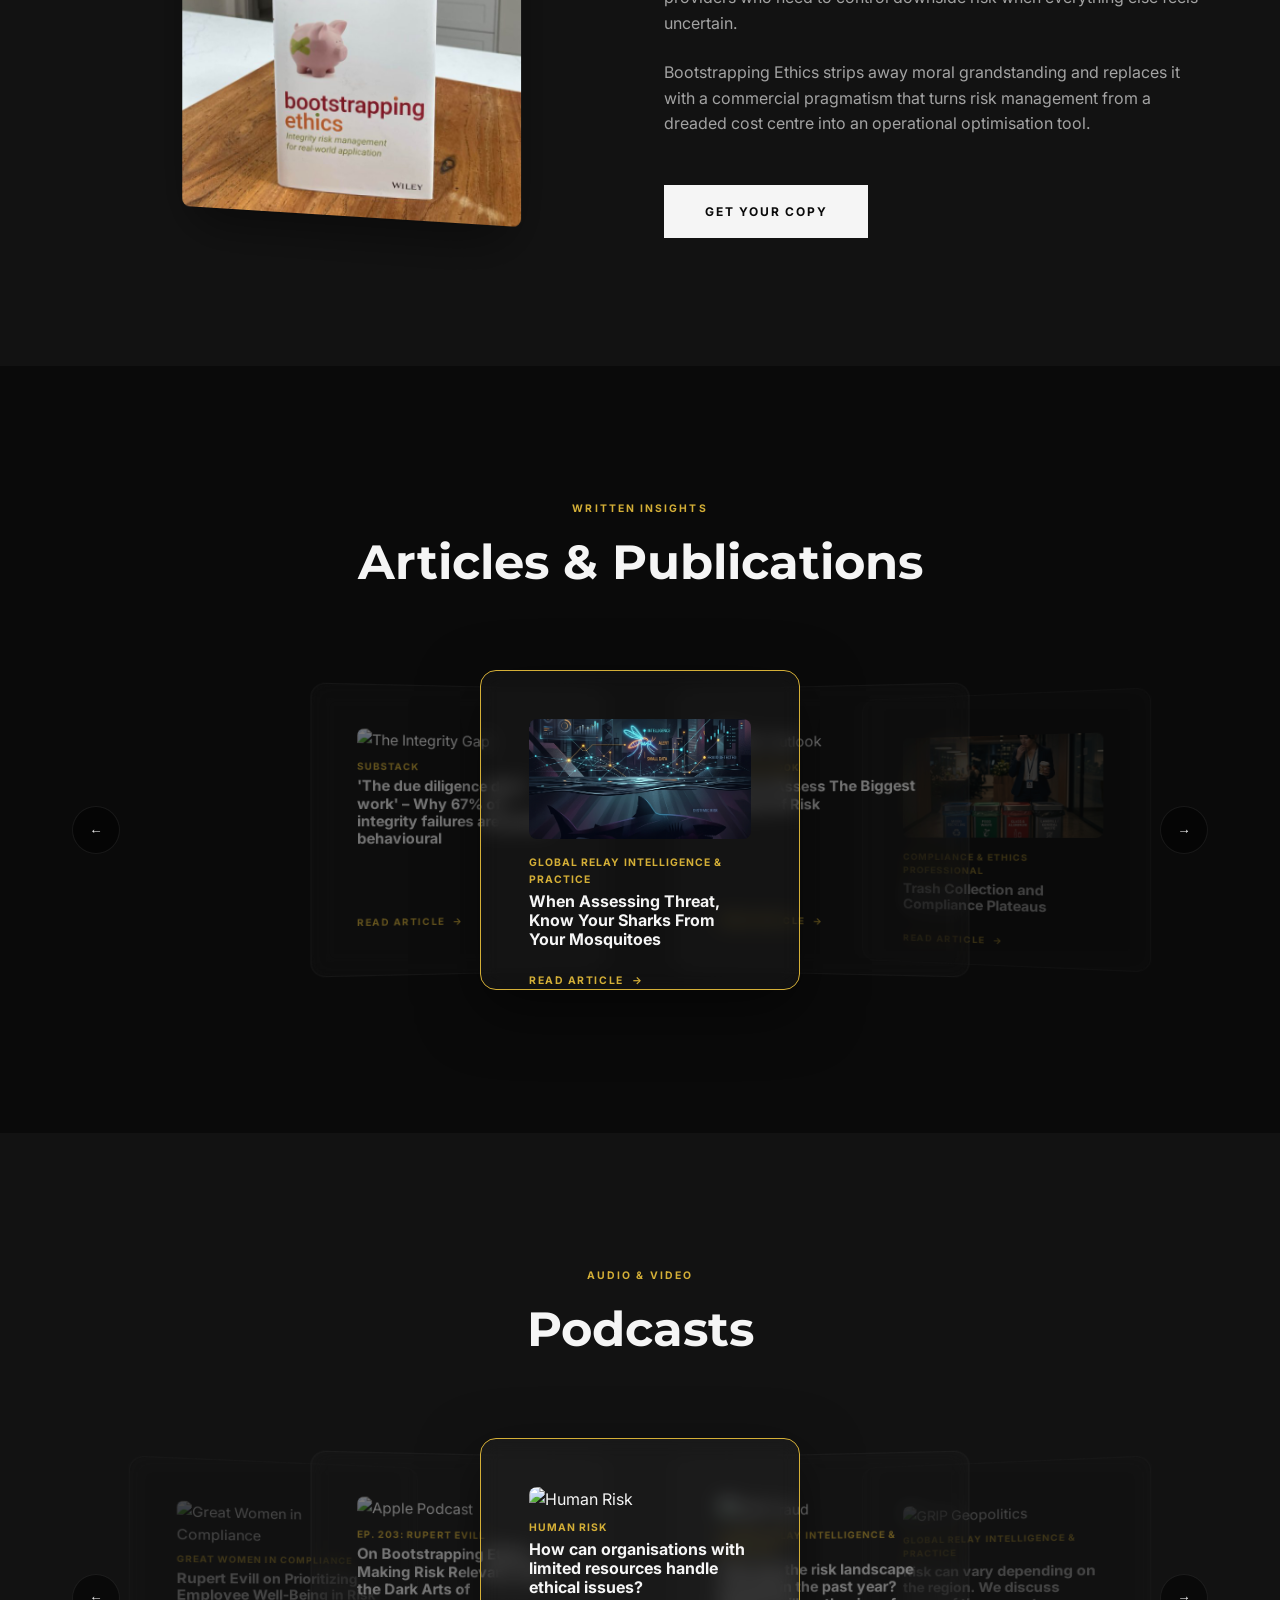
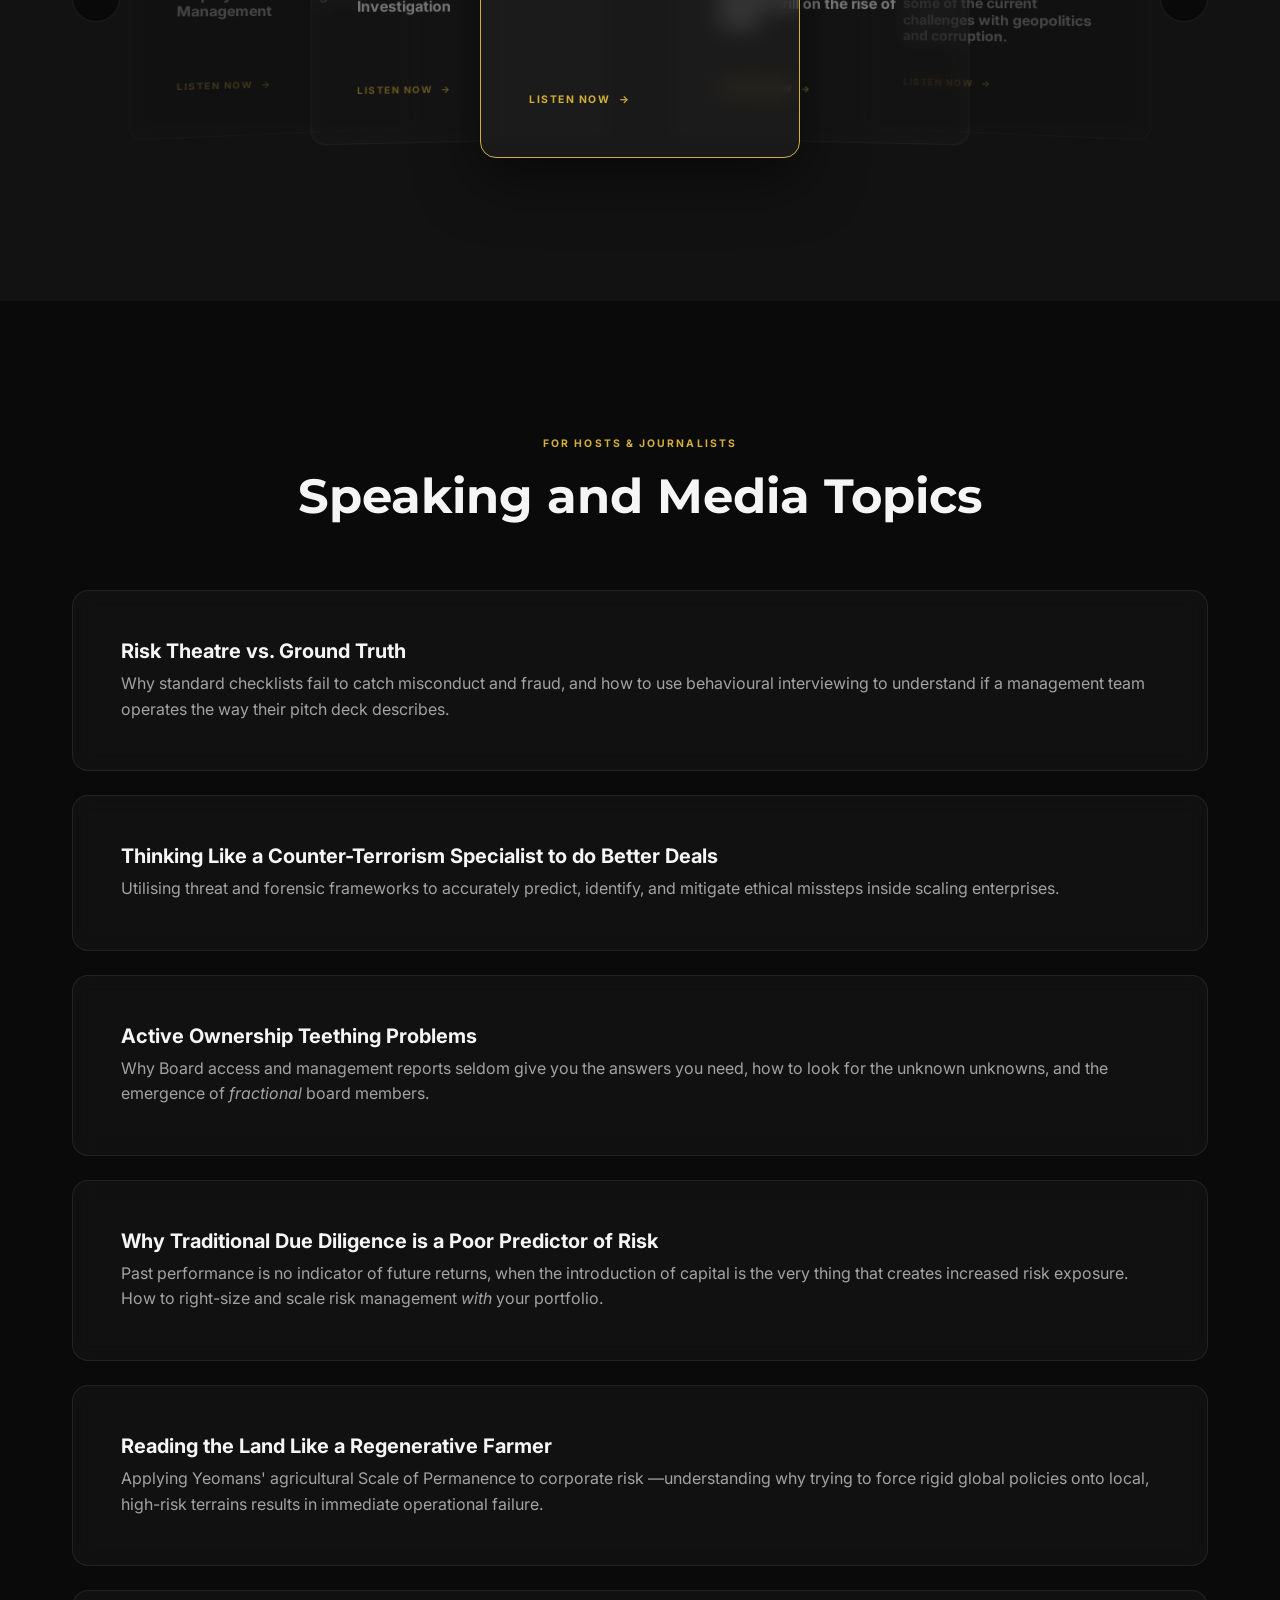
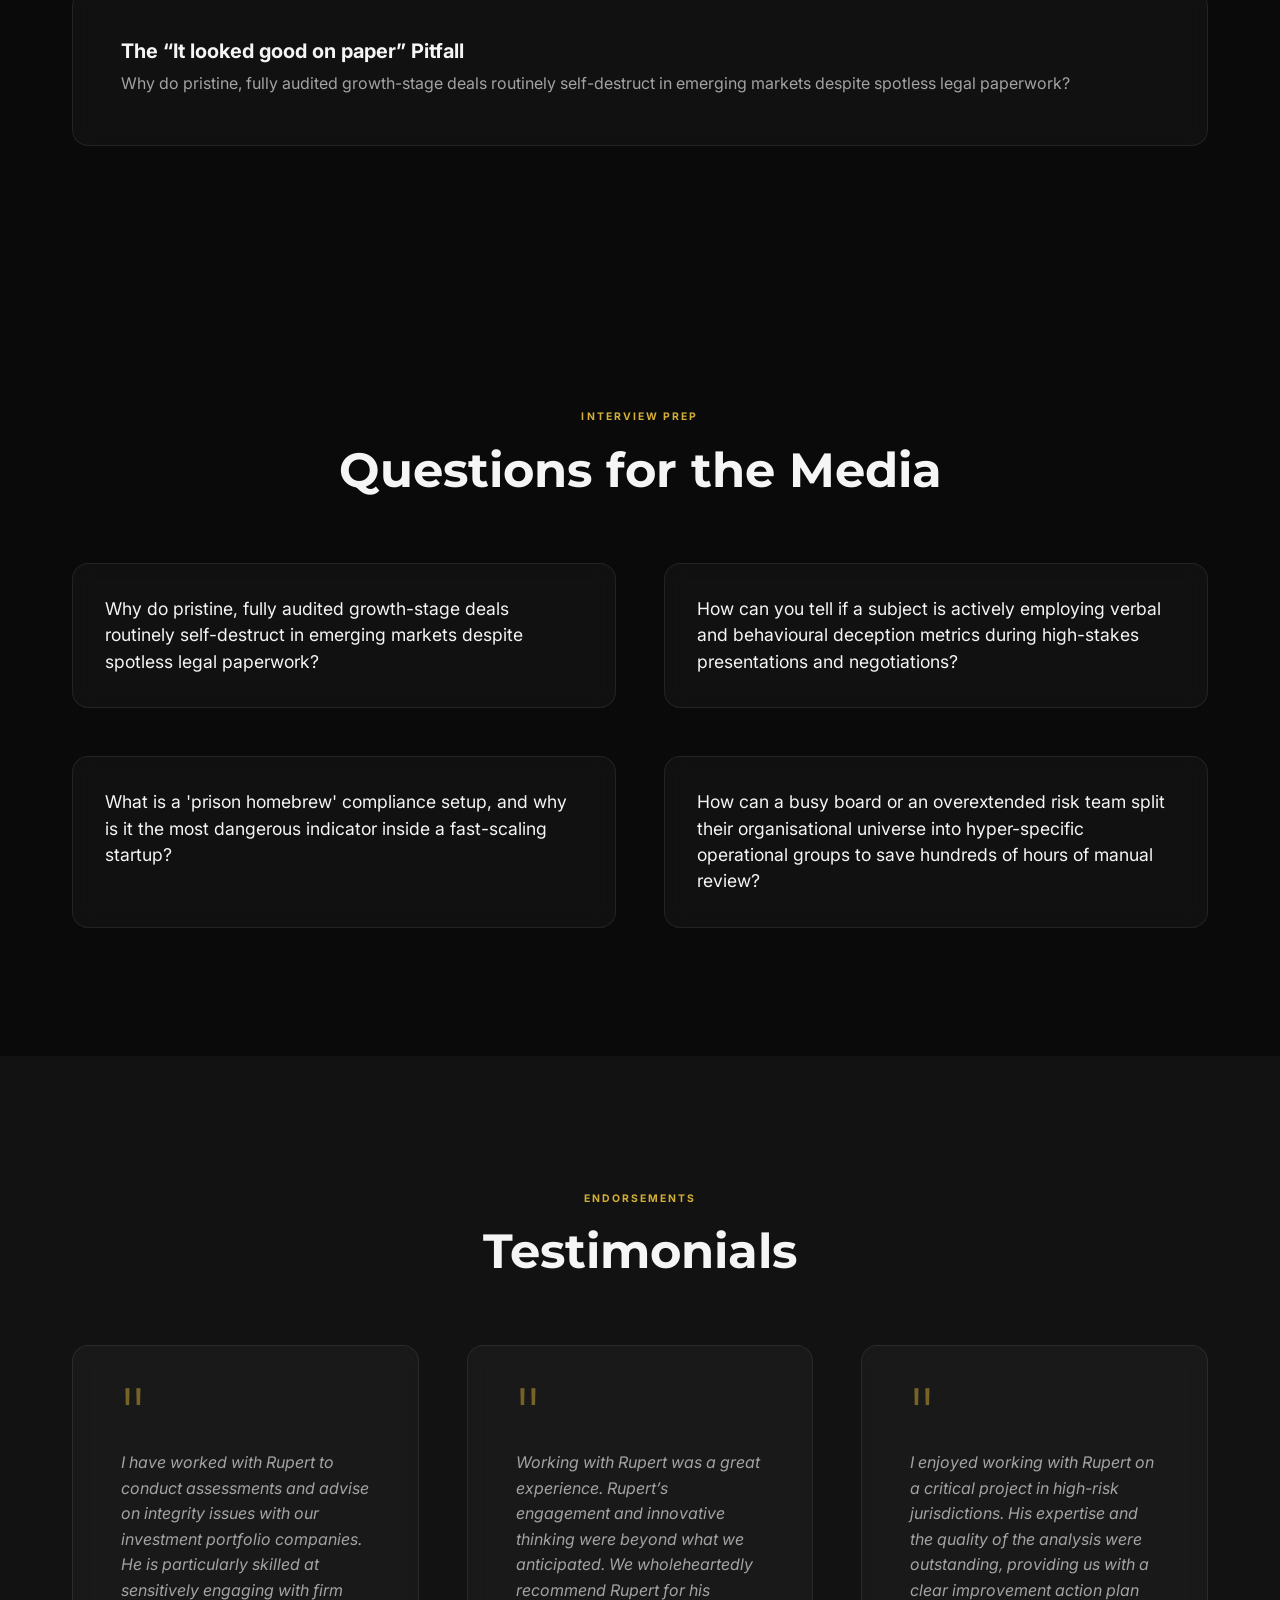
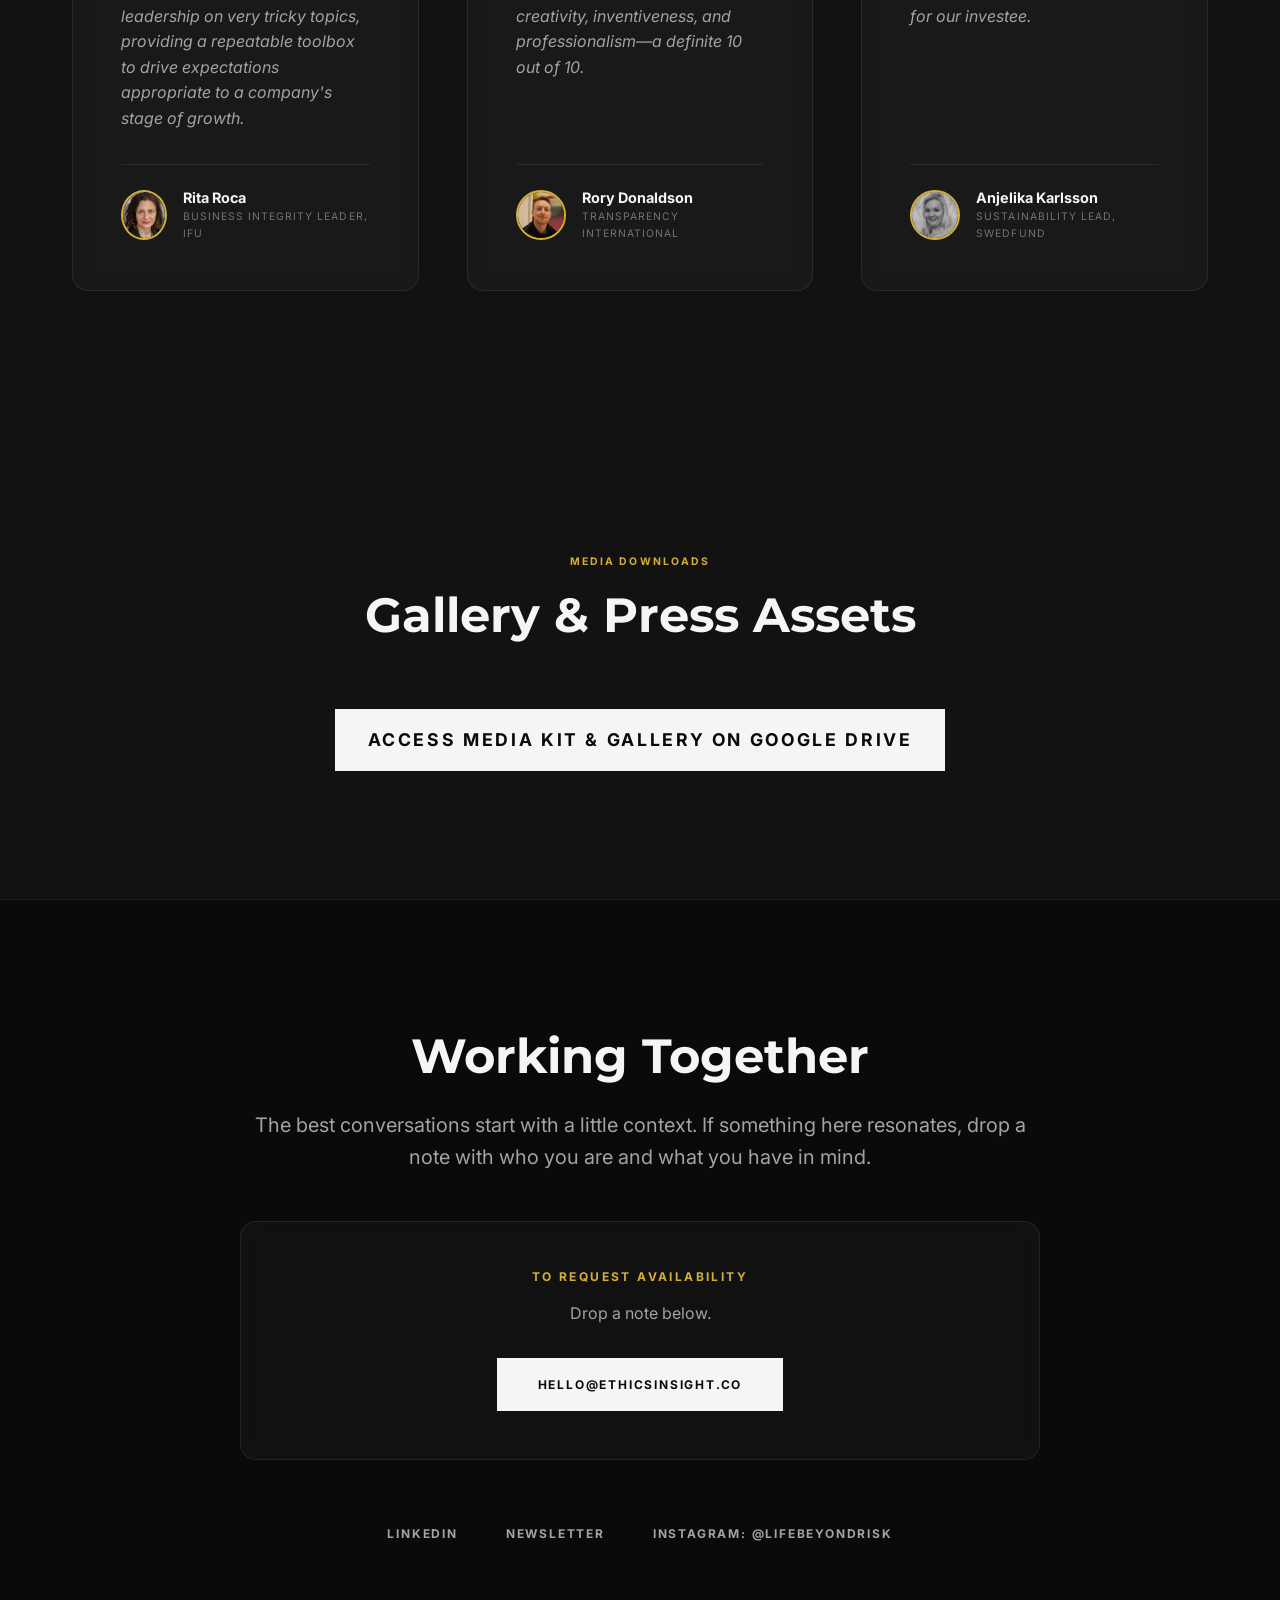
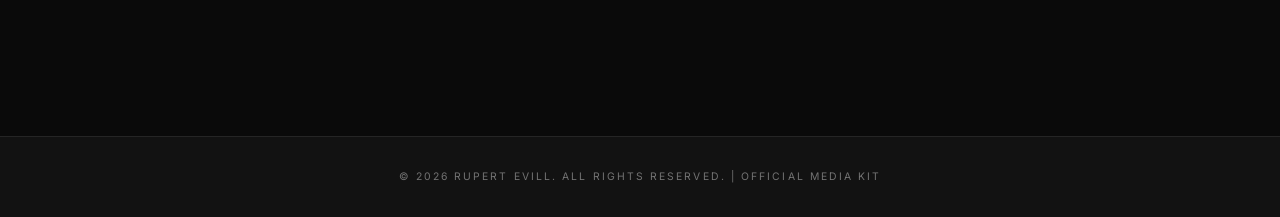
==== commit 00fcff5a: "Add files via upload" ====
--- a/index.html
+++ b/index.html
@@ -261,11 +261,23 @@
                 </div>
                 <div class="glass-card">
                     <h3 style="color: var(--text-primary); margin-bottom: 0.5rem; font-family: var(--font-sans); font-size: 1.25rem;">Thinking Like a Counter-Terrorism Specialist to do Better Deals</h3>
-                    <p style="color: var(--text-secondary);">Utilising threat and forensic frameworks to accurately predict, identify, and mitigate ethical missteps inside scaling enterprises. Active Ownership Teething Problems: Why Board access and management reports seldom give you the answers you need, how to look for the unknown unknowns, and the emergence of <em>fractional</em> board members. Why Traditional Due Diligence is a Poor Predictor of Risk: Past performance is no indicator of future returns, when the introduction of capital is the very thing that creates increased risk exposure. How to right-size and scale risk management <em>with</em> your portfolio.</p>
+                    <p style="color: var(--text-secondary);">Utilising threat and forensic frameworks to accurately predict, identify, and mitigate ethical missteps inside scaling enterprises.</p>
+                </div>
+                <div class="glass-card">
+                    <h3 style="color: var(--text-primary); margin-bottom: 0.5rem; font-family: var(--font-sans); font-size: 1.25rem;">Active Ownership Teething Problems</h3>
+                    <p style="color: var(--text-secondary);">Why Board access and management reports seldom give you the answers you need, how to look for the unknown unknowns, and the emergence of <em>fractional</em> board members.</p>
+                </div>
+                <div class="glass-card">
+                    <h3 style="color: var(--text-primary); margin-bottom: 0.5rem; font-family: var(--font-sans); font-size: 1.25rem;">Why Traditional Due Diligence is a Poor Predictor of Risk</h3>
+                    <p style="color: var(--text-secondary);">Past performance is no indicator of future returns, when the introduction of capital is the very thing that creates increased risk exposure. How to right-size and scale risk management <em>with</em> your portfolio.</p>
                 </div>
                 <div class="glass-card">
                     <h3 style="color: var(--text-primary); margin-bottom: 0.5rem; font-family: var(--font-sans); font-size: 1.25rem;">Reading the Land Like a Regenerative Farmer</h3>
-                    <p style="color: var(--text-secondary);">Applying Yeomans' agricultural Scale of Permanence to corporate risk —understanding why trying to force rigid global policies onto local, high-risk terrains results in immediate operational failure. The “It looked good on paper” Pitfall: Why do pristine, fully audited growth-stage deals routinely self-destruct in emerging markets despite spotless legal paperwork?</p>
+                    <p style="color: var(--text-secondary);">Applying Yeomans' agricultural Scale of Permanence to corporate risk —understanding why trying to force rigid global policies onto local, high-risk terrains results in immediate operational failure.</p>
+                </div>
+                <div class="glass-card">
+                    <h3 style="color: var(--text-primary); margin-bottom: 0.5rem; font-family: var(--font-sans); font-size: 1.25rem;">The “It looked good on paper” Pitfall</h3>
+                    <p style="color: var(--text-secondary);">Why do pristine, fully audited growth-stage deals routinely self-destruct in emerging markets despite spotless legal paperwork?</p>
                 </div>
             </div>
         </div>
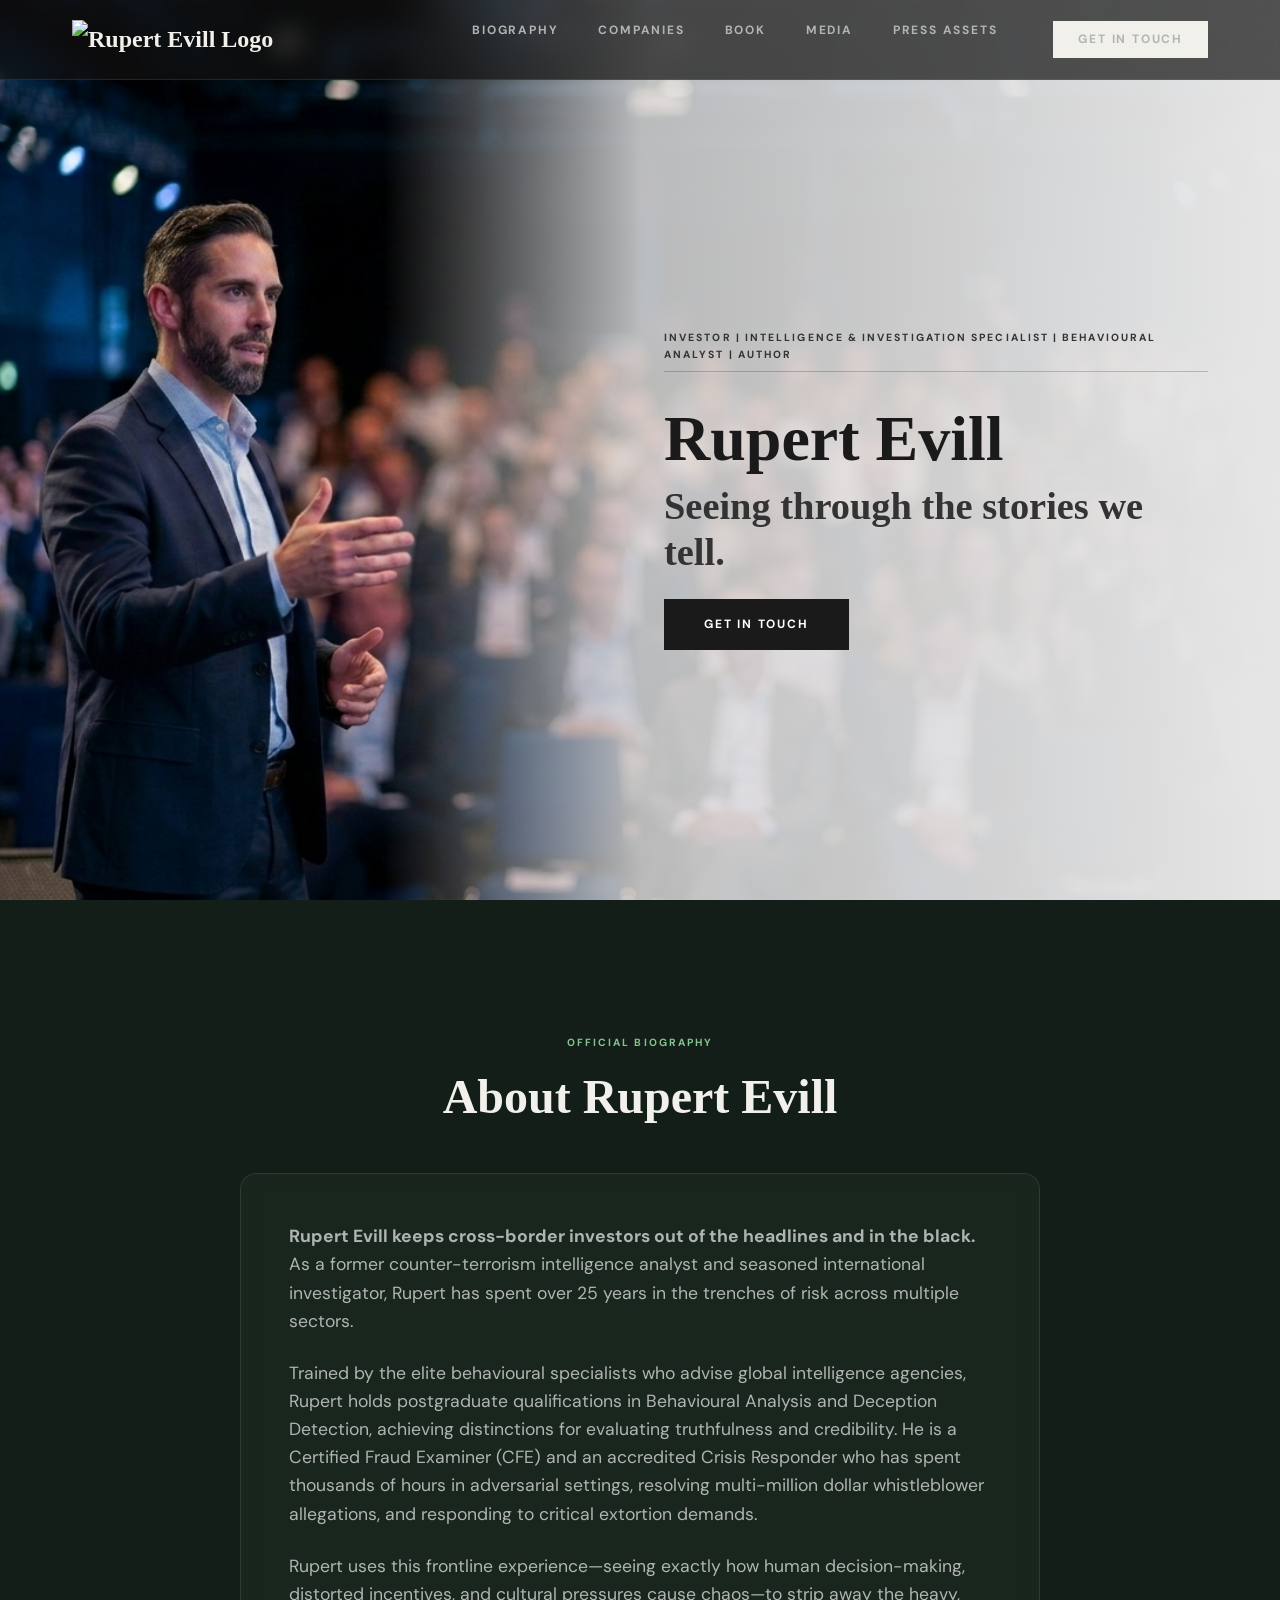
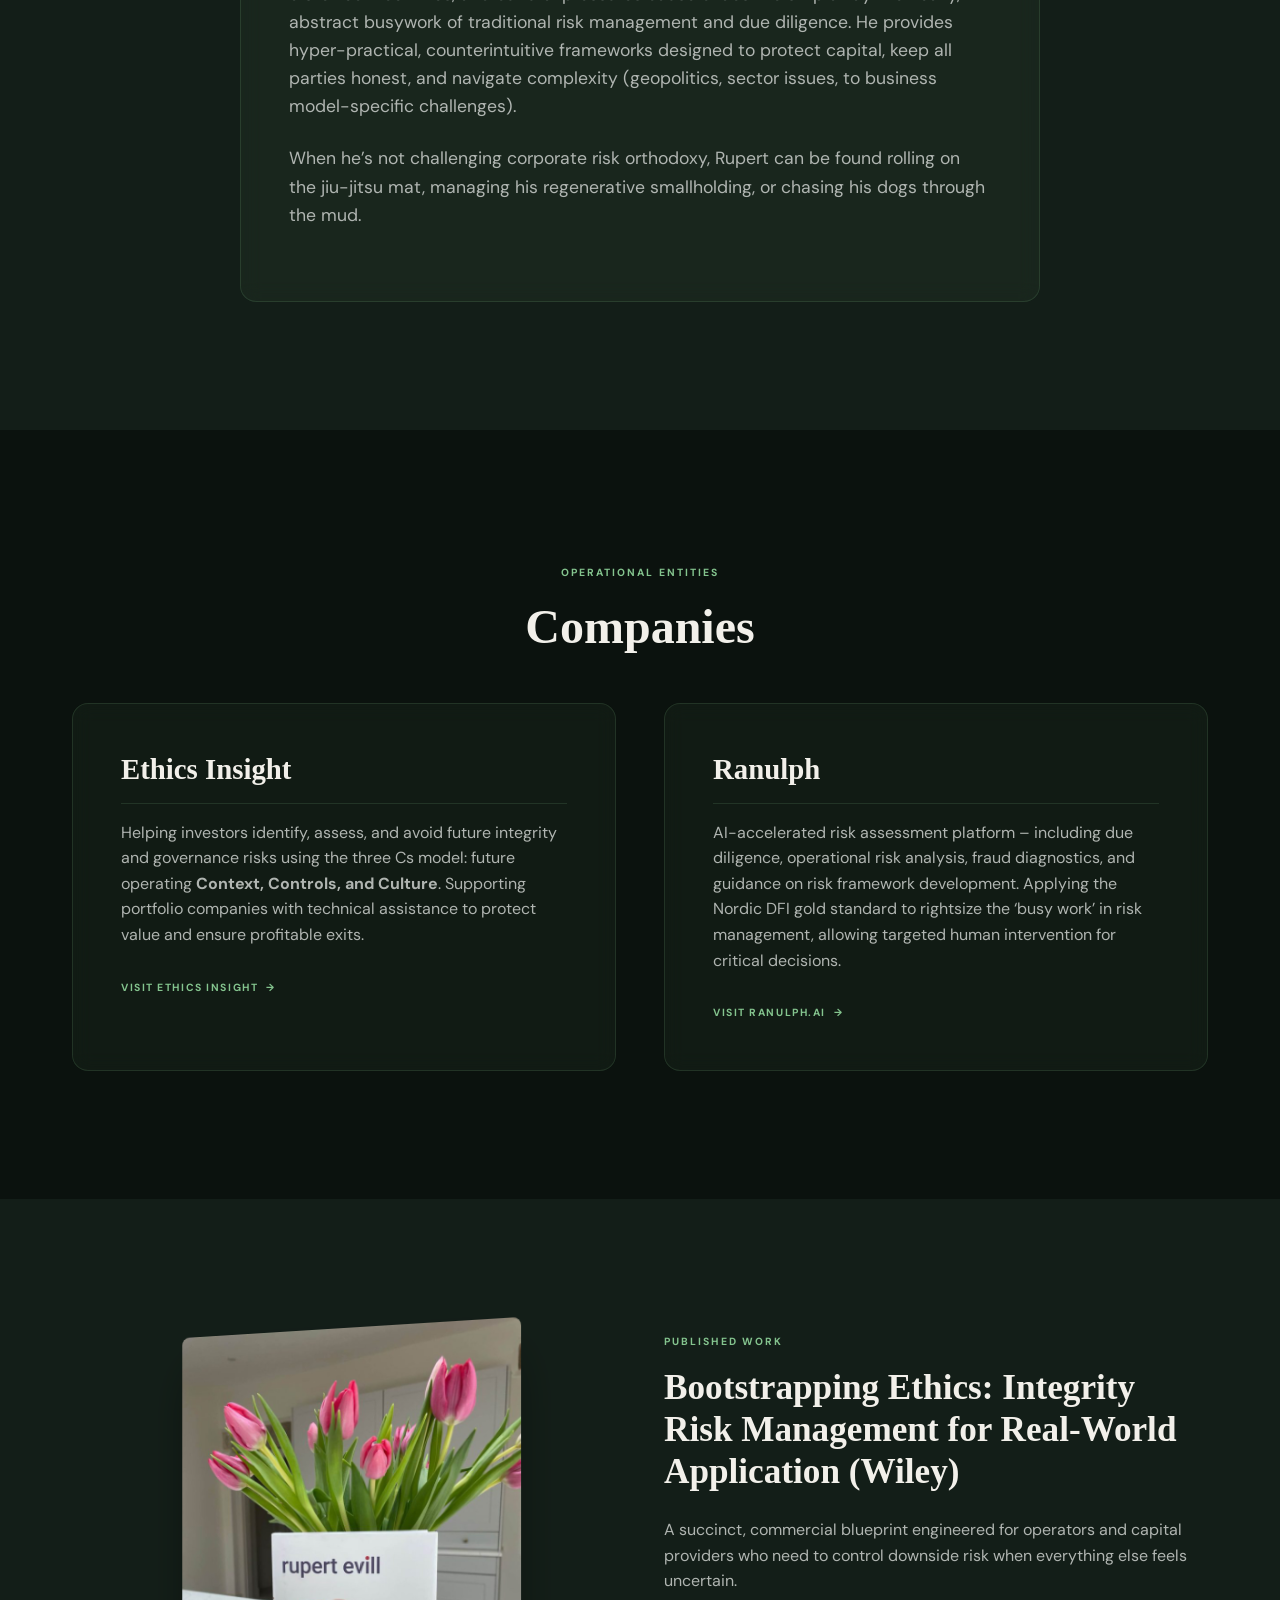
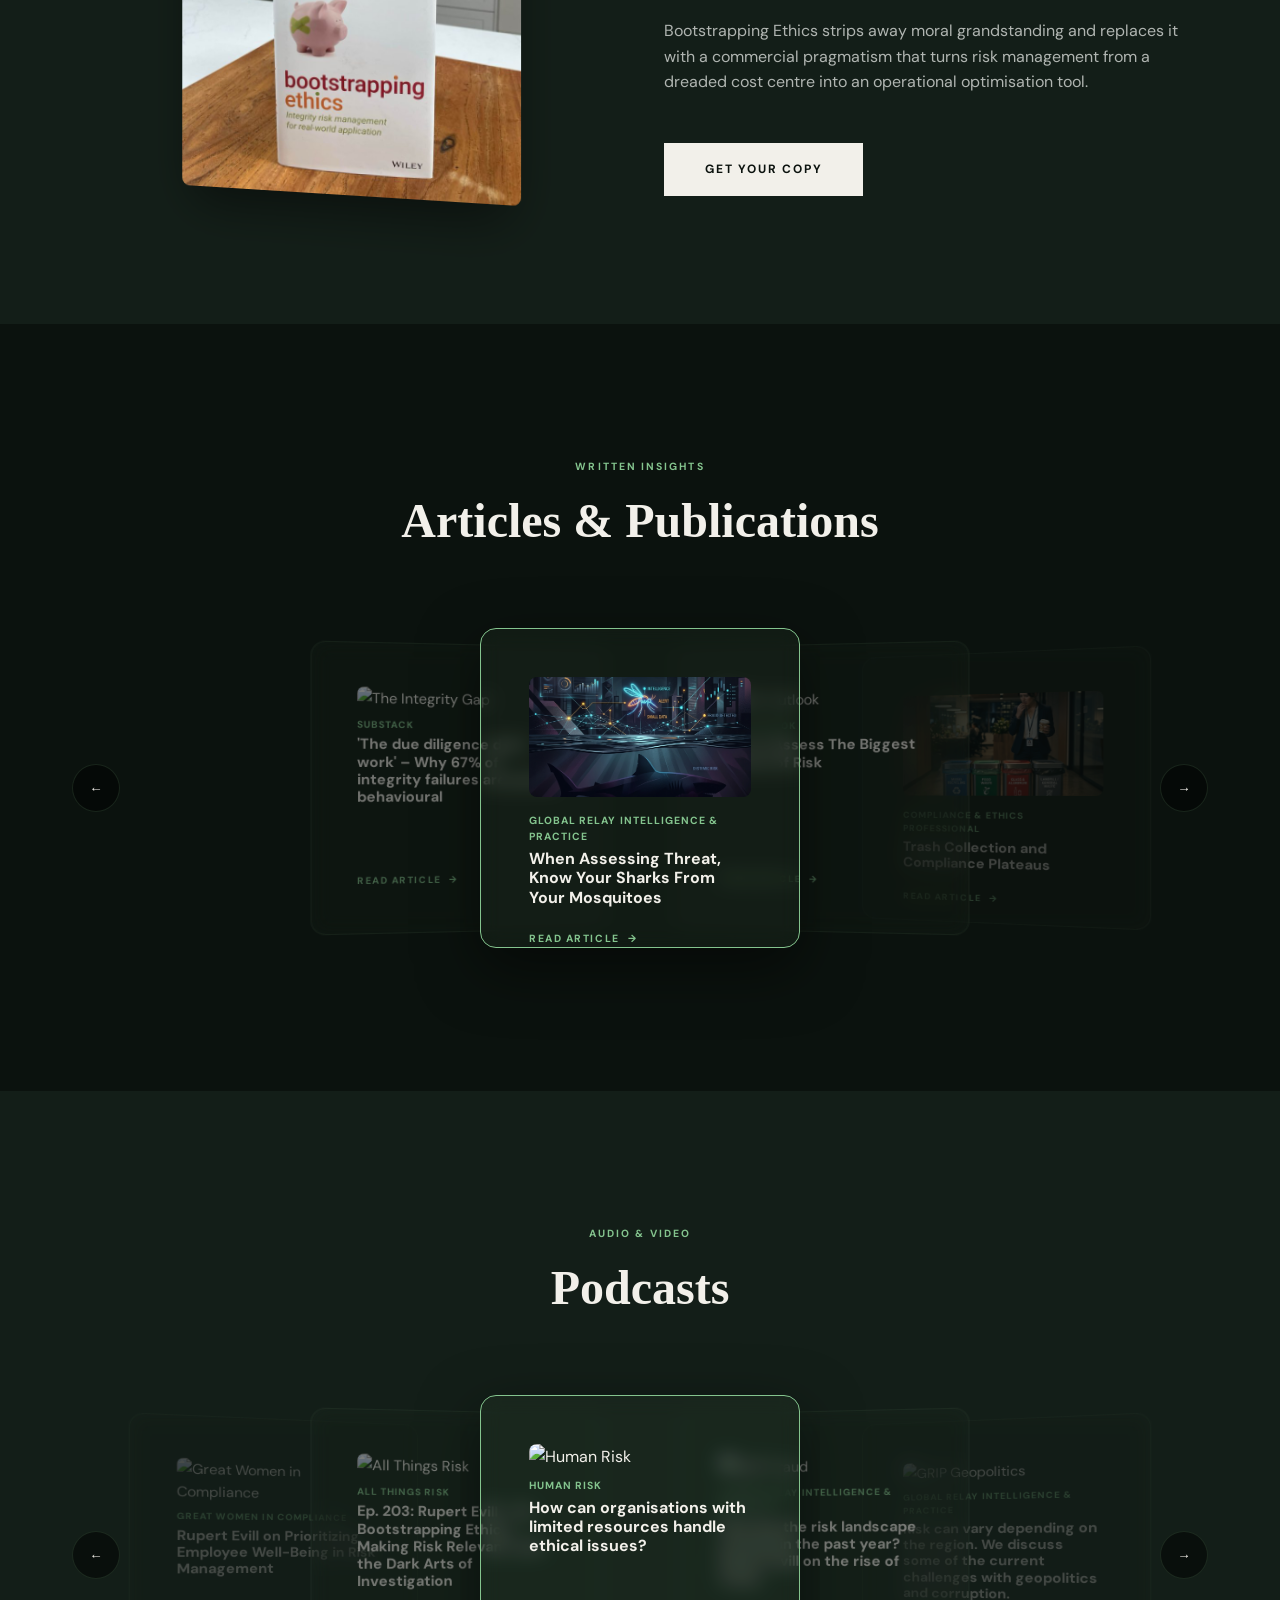
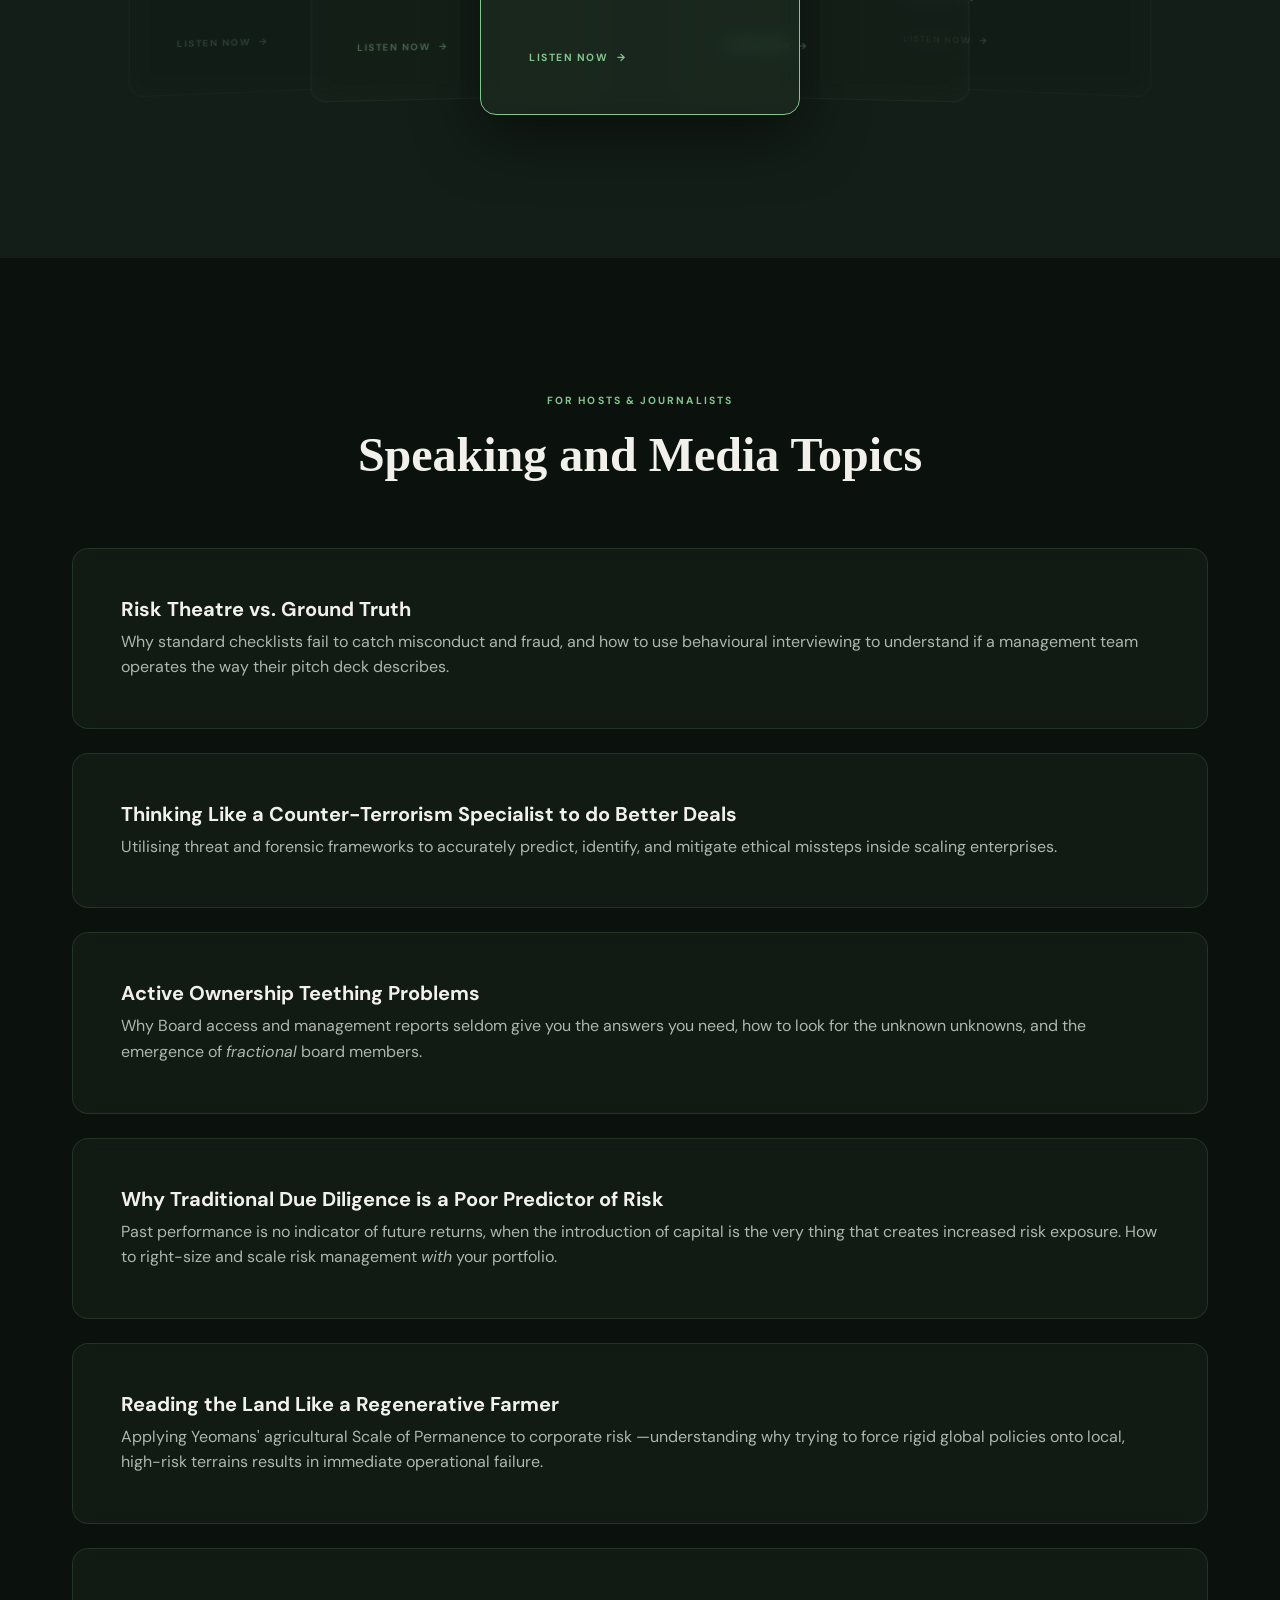
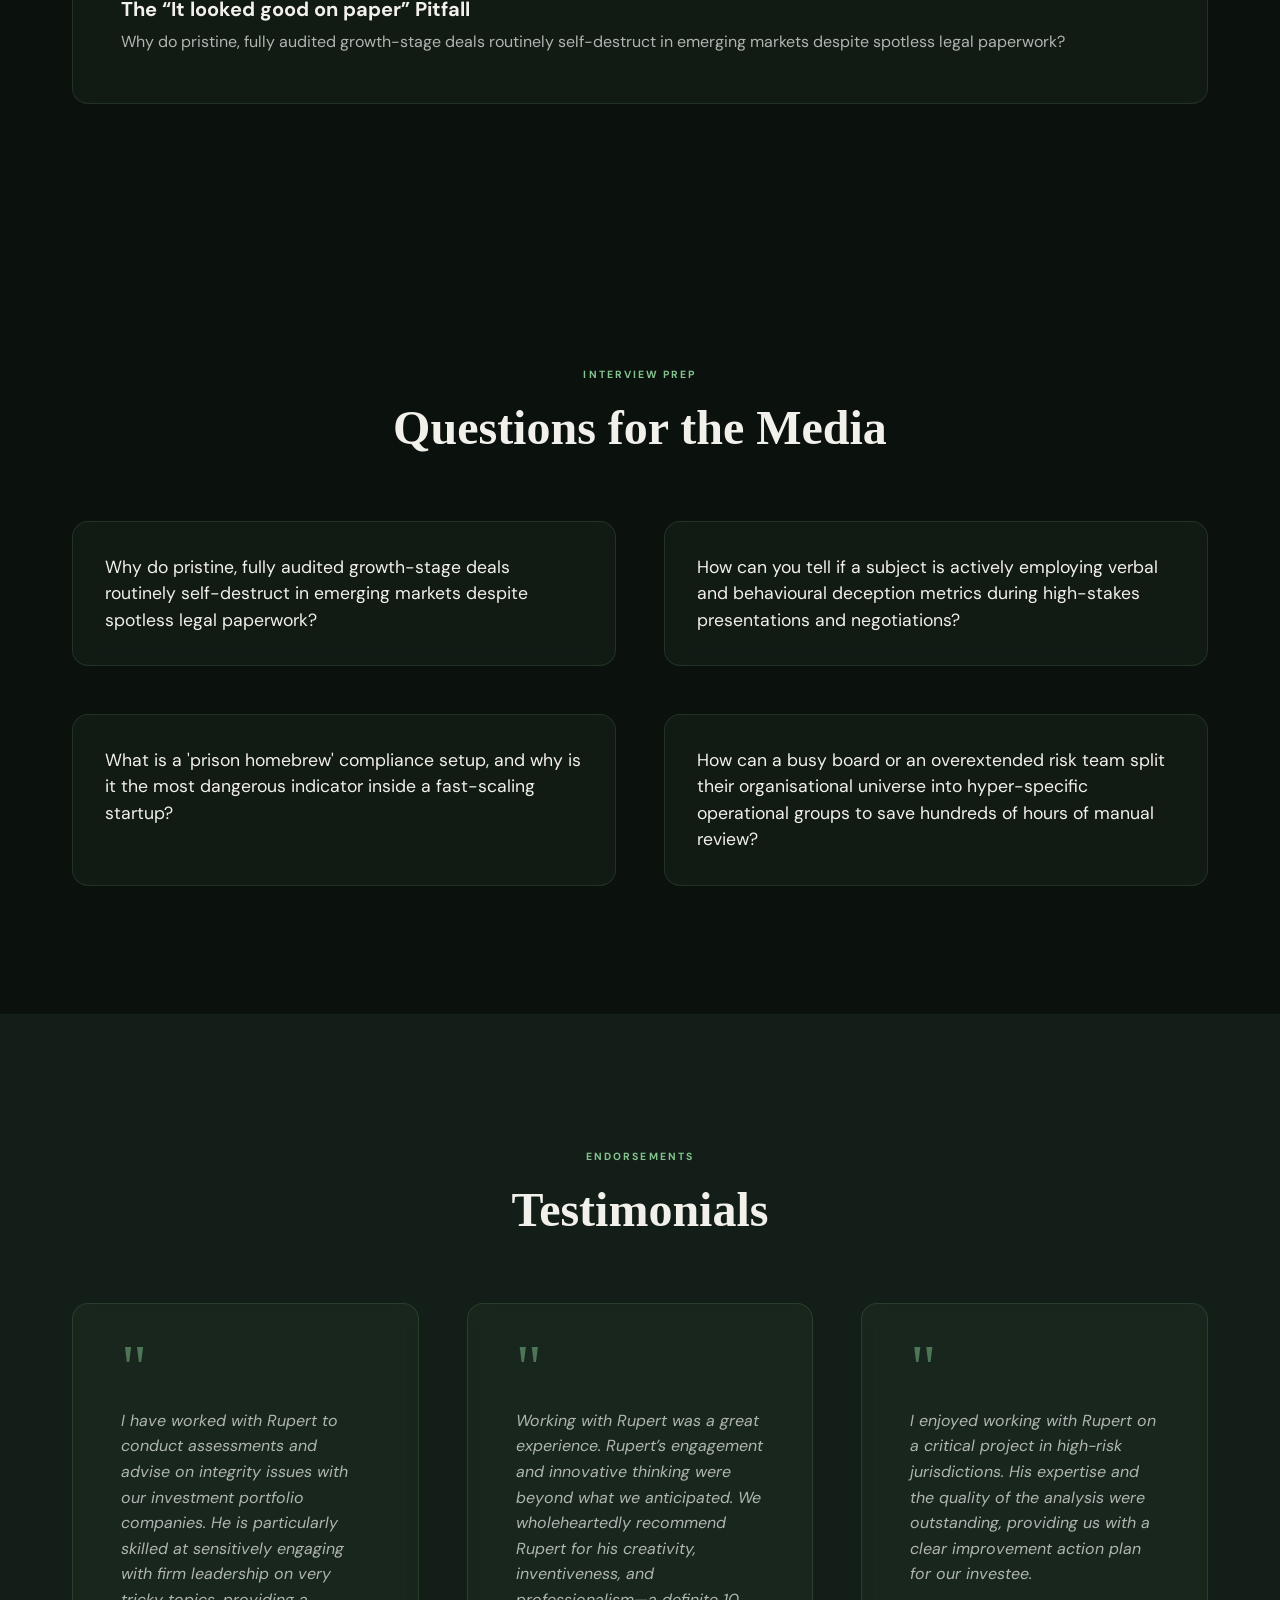
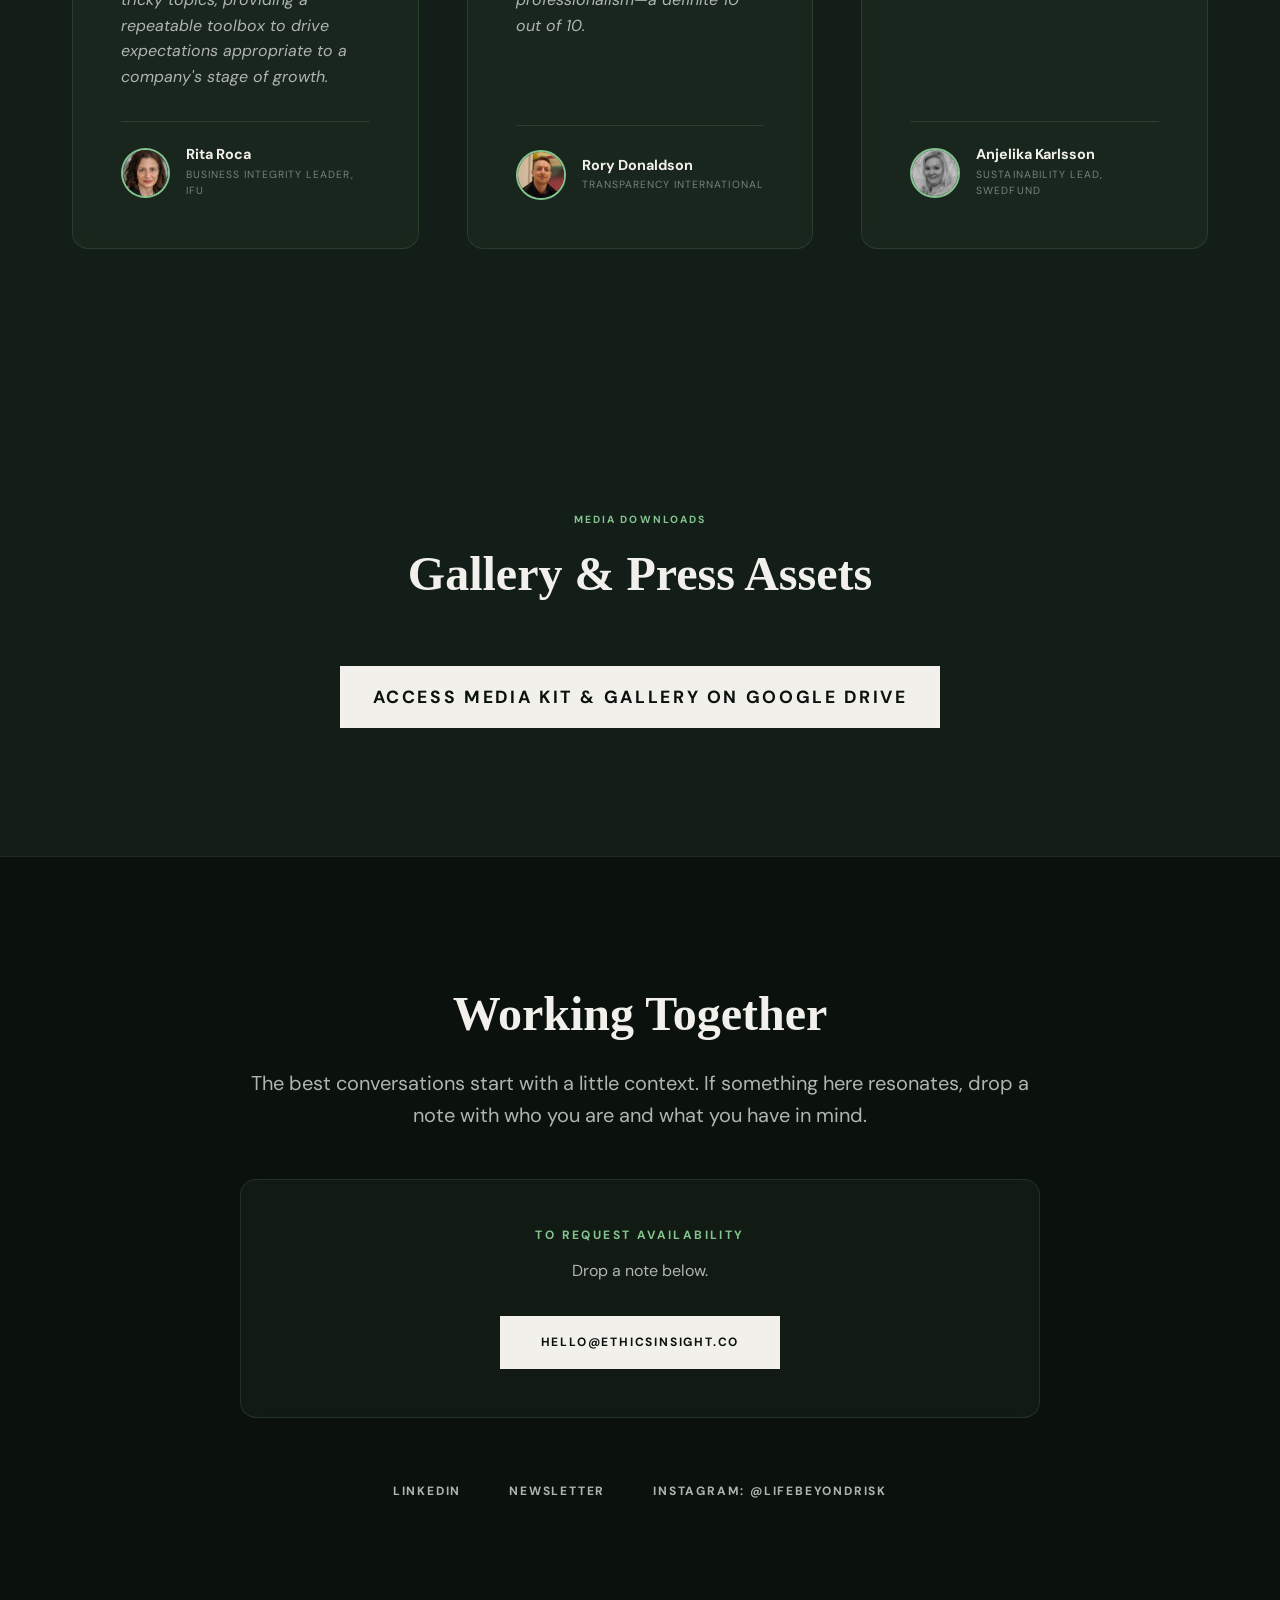
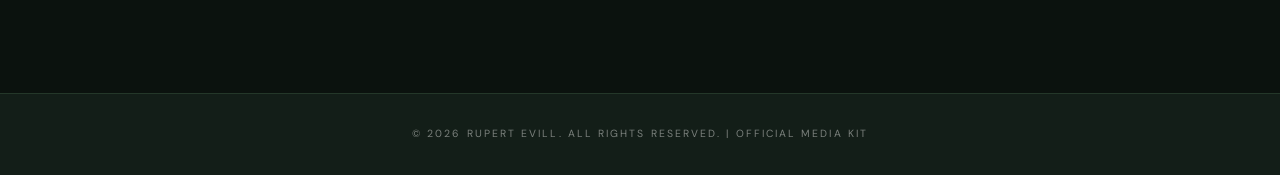
==== commit dd053c0f: "Add files via upload" ====
--- a/index.html
+++ b/index.html
@@ -171,6 +171,16 @@
                         </div>
                         <a href="https://complianceandethics.org/trash-collection-and-compliance-plateaus/" target="_blank" class="company-link" style="margin-top: 1rem;">Read Article <span>→</span></a>
                     </div>
+
+                    <!-- Article 5 -->
+                    <div class="glass-card article-card-3d" data-index="4" style="position: absolute; width: 320px; height: 320px; display: flex; flex-direction: column; align-items: flex-start; justify-content: space-between; transition: all 0.5s ease-out;">
+                        <div>
+                            <img src="https://images.unsplash.com/photo-1432821596592-e2c18b78144f?q=80&w=800&auto=format&fit=crop" alt="GRIP" style="width: 100%; height: 120px; object-fit: cover; border-radius: 8px; margin-bottom: 0.5rem;">
+                            <div style="font-size: 0.65rem; text-transform: uppercase; letter-spacing: 0.1em; color: var(--accent); margin-bottom: 0.2rem; font-weight: 700;">Global Relay Intelligence & Practice</div>
+                            <h4 style="margin-bottom: 0.5rem; font-family: var(--font-sans); color: var(--text-primary); font-size: 1rem;">Rupert Evill - GRIP Author Archive</h4>
+                        </div>
+                        <a href="https://www.grip.globalrelay.com/author/rupert-evill-ethics-insight/" target="_blank" class="company-link" style="margin-top: 1rem;">View Articles <span>→</span></a>
+                    </div>
                 </div>
 
                 <button id="articleNextBtn" class="podcast-nav-btn" aria-label="Next" style="position: absolute; right: 0; z-index: 20; width: 3rem; height: 3rem; border-radius: 50%; background: rgba(0,0,0,0.5); border: 1px solid var(--border-color); color: var(--text-primary); cursor: pointer; display: flex; align-items: center; justify-content: center;">→</button>
@@ -203,11 +213,11 @@
                     <!-- Podcast 2 -->
                     <div class="glass-card podcast-card-3d" data-index="1" style="position: absolute; width: 320px; height: 320px; display: flex; flex-direction: column; align-items: flex-start; justify-content: space-between; transition: all 0.5s ease-out;">
                         <div>
-                            <img src="https://is1-ssl.mzstatic.com/image/thumb/Podcasts211/v4/0f/f9/20/0ff92067-c48b-7c34-df8f-45b64776cbc7/mza_15842110508064565958.png/1200x1200bf-60.jpg" alt="Apple Podcast" style="width: 100%; height: 120px; object-fit: cover; border-radius: 8px; margin-bottom: 0.5rem;">
-                            <div style="font-size: 0.65rem; text-transform: uppercase; letter-spacing: 0.1em; color: var(--accent); margin-bottom: 0.2rem; font-weight: 700;">Ep. 203: Rupert Evill</div>
-                            <h4 style="margin-bottom: 0.5rem; font-family: var(--font-sans); color: var(--text-primary); font-size: 1rem;">On Bootstrapping Ethics, Making Risk Relevant, and the Dark Arts of Investigation</h4>
-                        </div>
-                        <a href="https://podcasts.apple.com/us/podcast/ep-203-rupert-evill-on-bootstrapping-ethics-making/id1054744455?i=1000632434716" target="_blank" class="company-link" style="margin-top: 1rem;">Listen Now <span>→</span></a>
+                            <img src="https://is1-ssl.mzstatic.com/image/thumb/Podcasts211/v4/0f/f9/20/0ff92067-c48b-7c34-df8f-45b64776cbc7/mza_15842110508064565958.png/1200x1200bf-60.jpg" alt="All Things Risk" style="width: 100%; height: 120px; object-fit: cover; border-radius: 8px; margin-bottom: 0.5rem;">
+                            <div style="font-size: 0.65rem; text-transform: uppercase; letter-spacing: 0.1em; color: var(--accent); margin-bottom: 0.2rem; font-weight: 700;">All Things Risk</div>
+                            <h4 style="margin-bottom: 0.5rem; font-family: var(--font-sans); color: var(--text-primary); font-size: 1rem;">Ep. 203: Rupert Evill - On Bootstrapping Ethics, Making Risk Relevant, and the Dark Arts of Investigation</h4>
+                        </div>
+                        <a href="https://allthingsrisk.libsyn.com/ep-203-rupert-evill-on-bootstrapping-ethics-making-risk-relevant-and-the-dark-arts-of-investigation" target="_blank" class="company-link" style="margin-top: 1rem;">Listen Now <span>→</span></a>
                     </div>
 
                     <!-- Podcast 3 -->
@@ -238,6 +248,16 @@
                             <h4 style="margin-bottom: 0.5rem; font-family: var(--font-sans); color: var(--text-primary); font-size: 1rem;">Risk can vary depending on the region. We discuss some of the current challenges with geopolitics and corruption.</h4>
                         </div>
                         <a href="https://www.grip.globalrelay.com/podcast-rupert-evill-on-geopolitical-risk-and-corruption/" target="_blank" class="company-link" style="margin-top: 1rem;">Listen Now <span>→</span></a>
+                    </div>
+
+                    <!-- Podcast 6 -->
+                    <div class="glass-card podcast-card-3d" data-index="5" style="position: absolute; width: 320px; height: 320px; display: flex; flex-direction: column; align-items: flex-start; justify-content: space-between; transition: all 0.5s ease-out;">
+                        <div>
+                            <img src="https://img.youtube.com/vi/q9LNrfcENno/maxresdefault.jpg" alt="Ethico Webinar" style="width: 100%; height: 120px; object-fit: cover; border-radius: 8px; margin-bottom: 0.5rem;">
+                            <div style="font-size: 0.65rem; text-transform: uppercase; letter-spacing: 0.1em; color: var(--accent); margin-bottom: 0.2rem; font-weight: 700;">Ethico</div>
+                            <h4 style="margin-bottom: 0.5rem; font-family: var(--font-sans); color: var(--text-primary); font-size: 1rem;">Rethinking Risk: Modernizing Traditional Assessments | Ethicsverse Webinar</h4>
+                        </div>
+                        <a href="https://www.youtube.com/watch?v=q9LNrfcENno" target="_blank" class="company-link" style="margin-top: 1rem;">Watch Now <span>→</span></a>
                     </div>
                 </div>
 
--- a/styles/main.css
+++ b/styles/main.css
@@ -1,23 +1,24 @@
-@import url('https://fonts.googleapis.com/css2?family=Inter:wght@300;400;500;600;700&family=Montserrat:ital,wght@0,400;0,600;0,700;1,400;1,600&display=swap');
+@import url('https://fonts.googleapis.com/css2?family=DM+Sans:ital,wght@0,400;0,500;0,700;1,400;1,500;1,700&family=IBM+Plex+Mono:ital,wght@0,400;0,500;0,600;1,400;1,500;1,600&display=swap');
 
 :root {
-  /* Premium Dark Palette */
-  --bg-primary: #0a0a0a;
-  --bg-secondary: #121212;
-  --bg-glass: rgba(18, 18, 18, 0.7);
-  --bg-glass-light: rgba(255, 255, 255, 0.03);
-  
-  --text-primary: #f5f5f5;
-  --text-secondary: #a3a3a3;
-  --text-muted: #737373;
-  
-  --accent: #d4af37; /* Metallic Gold */
-  --accent-hover: #f1c40f;
-  
-  --border-color: rgba(255, 255, 255, 0.08);
-  
-  --font-sans: 'Inter', sans-serif;
-  --font-serif: 'Montserrat', sans-serif;
+  /* Ranulph Branding Palette */
+  --bg-primary: #0B120E;
+  --bg-secondary: #131E18;
+  --bg-glass: rgba(11, 18, 14, 0.7);
+  --bg-glass-light: rgba(132, 196, 142, 0.05);
+  
+  --text-primary: #F2F0EA;
+  --text-secondary: #B0B5B1;
+  --text-muted: #7A807C;
+  
+  --accent: #84C48E;
+  --accent-hover: #4B734E;
+  
+  --border-color: rgba(132, 196, 142, 0.15);
+  
+  --font-sans: 'DM Sans', sans-serif;
+  --font-serif: 'Cambria', Georgia, serif;
+  --font-mono: 'IBM Plex Mono', monospace;
   
   --transition-fast: 0.2s ease;
   --transition-smooth: 0.4s cubic-bezier(0.16, 1, 0.3, 1);
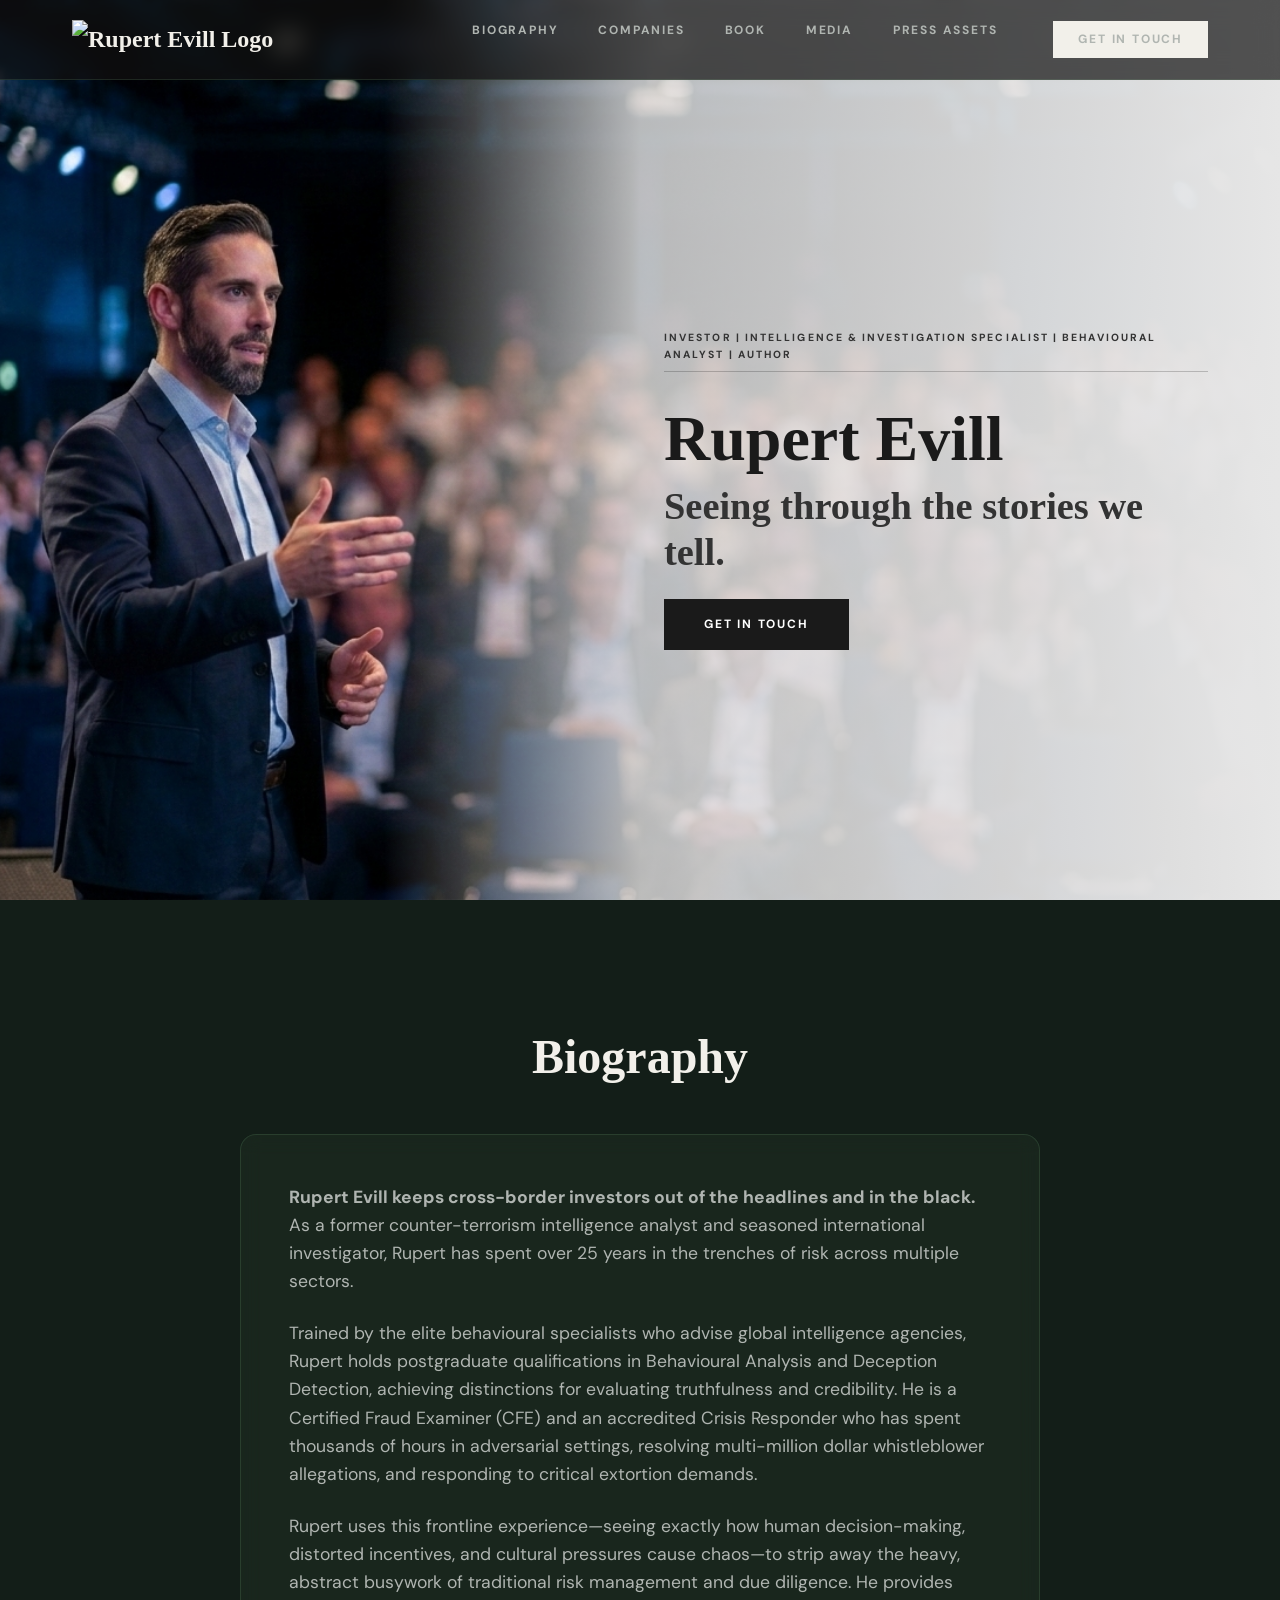
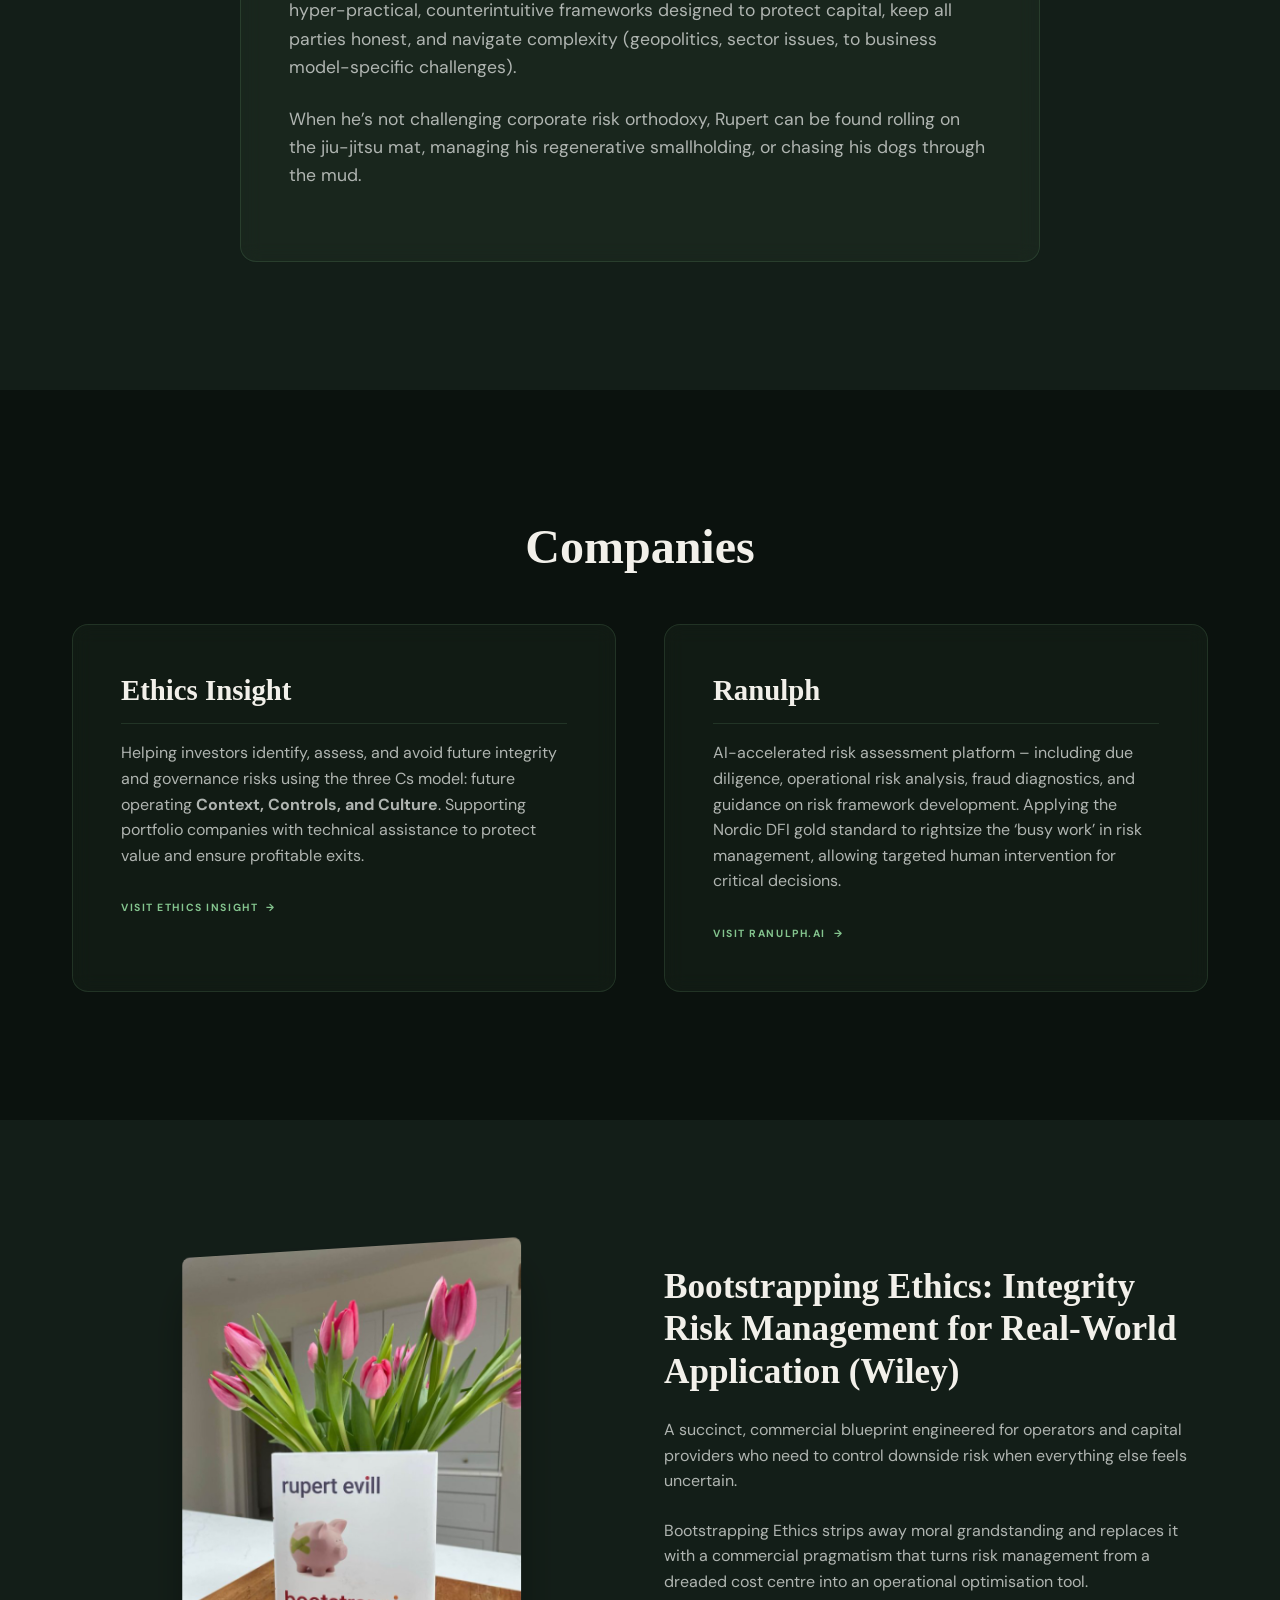
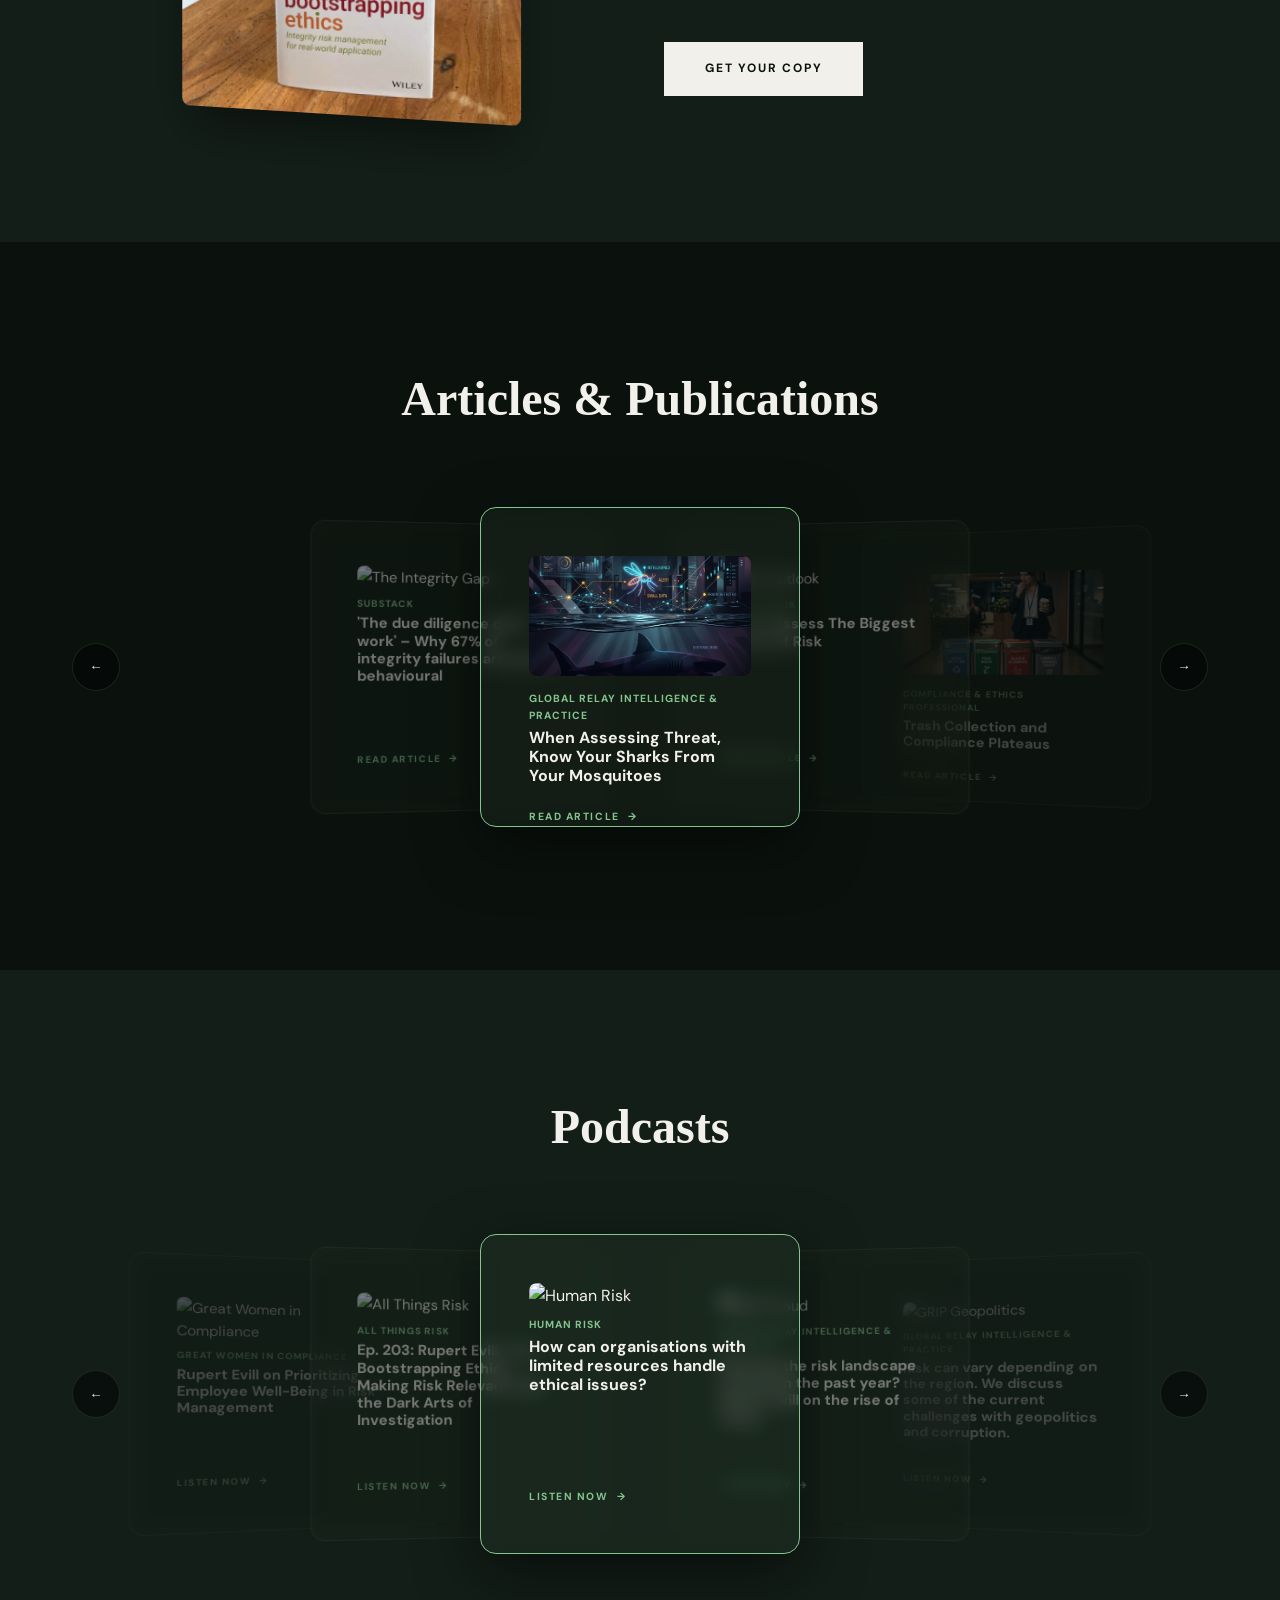
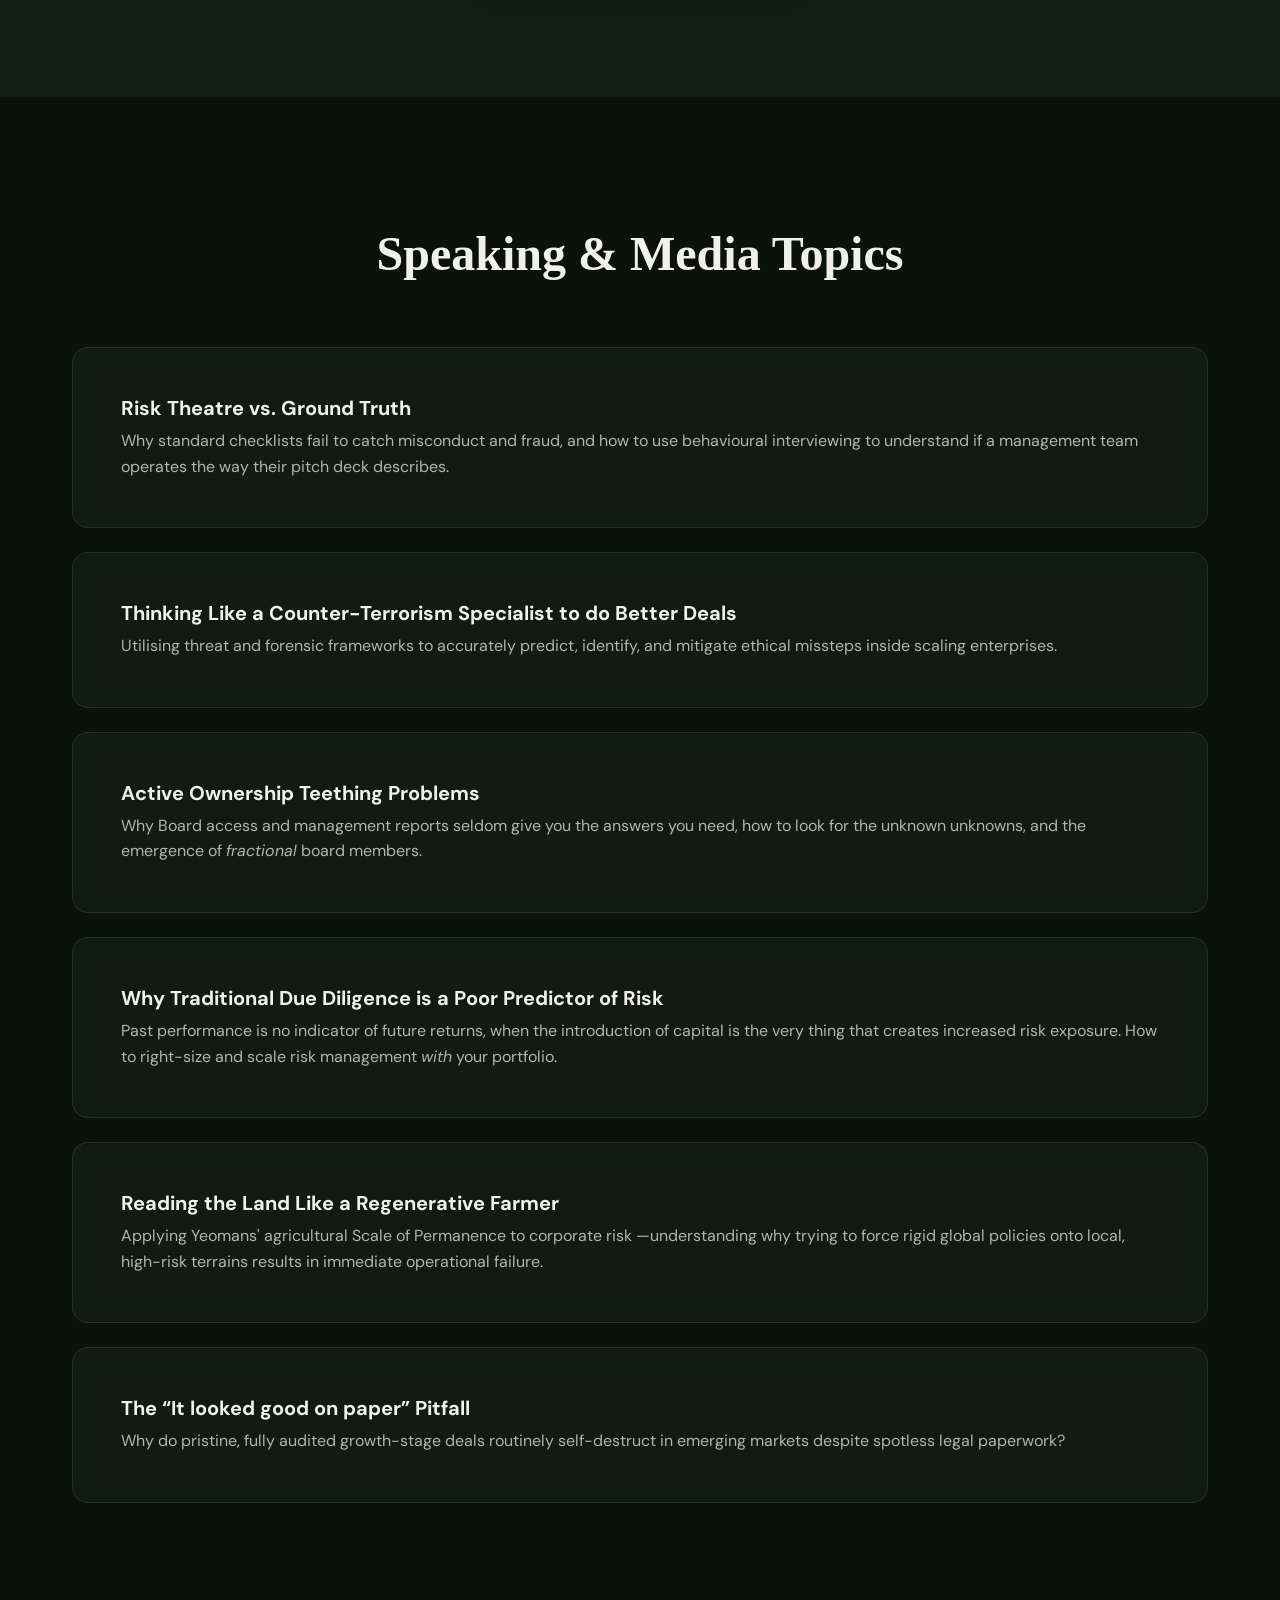
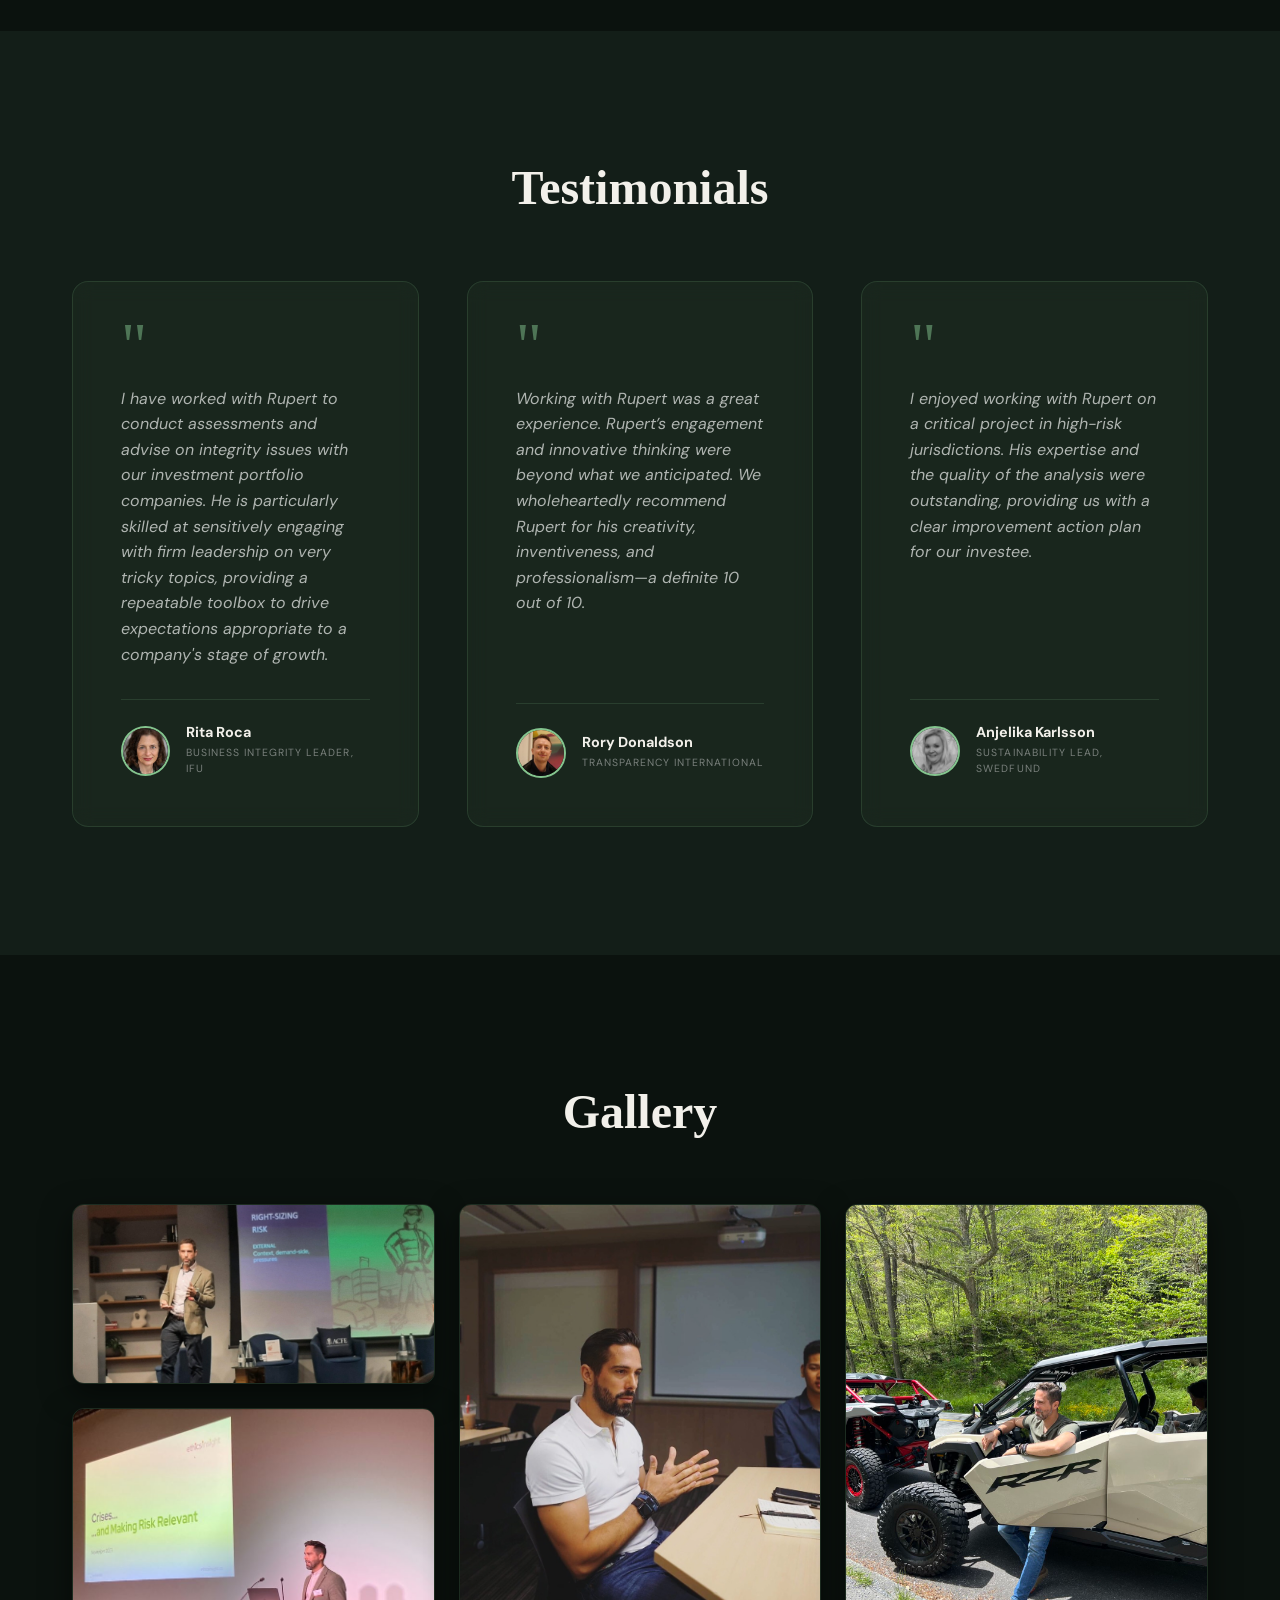
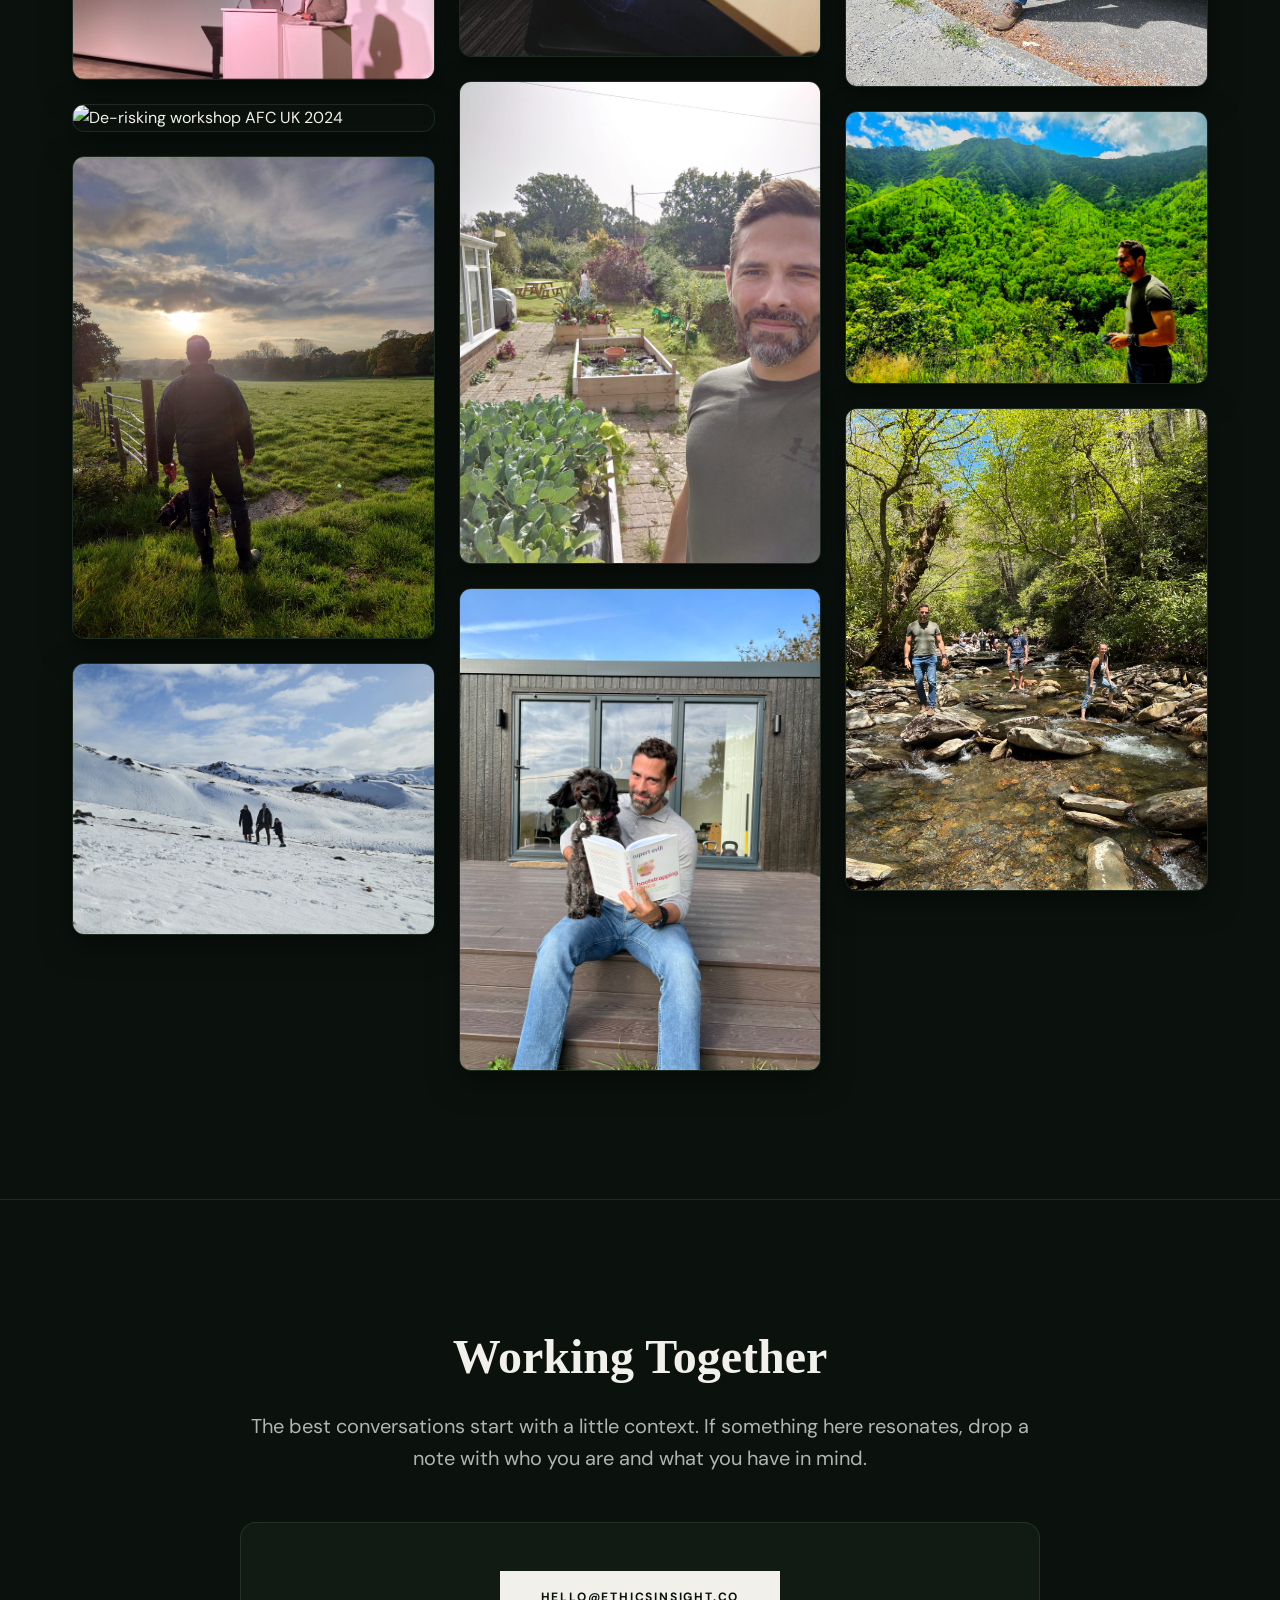
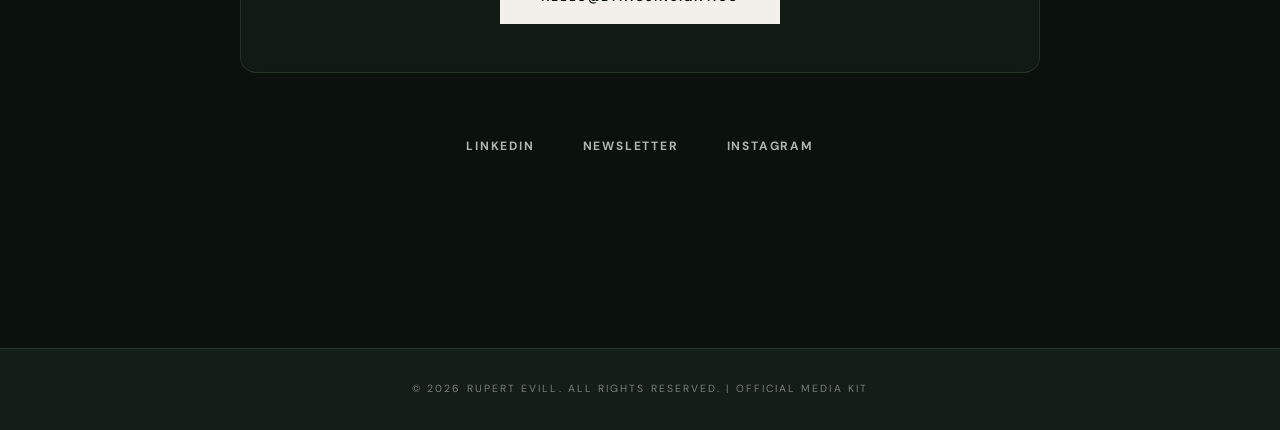
==== commit 24456cf1: "Add files via upload" ====
--- a/index.html
+++ b/index.html
@@ -58,8 +58,7 @@
         <div class="container">
             <div class="bio-content reveal">
                 <div style="text-align: center; margin-bottom: 3rem;">
-                    <span class="section-tag">Official Biography</span>
-                    <h2 class="section-title">About Rupert Evill</h2>
+                    <h2 class="section-title">Biography</h2>
                 </div>
                 
                 <div class="glass-card">
@@ -78,7 +77,6 @@
     <section id="companies" class="section">
         <div class="container reveal">
             <div style="text-align: center;">
-                <span class="section-tag">Operational Entities</span>
                 <h2 class="section-title">Companies</h2>
             </div>
             
@@ -109,12 +107,11 @@
                 </div>
                 
                 <div>
-                    <span class="section-tag">Published Work</span>
                     <h2 class="section-title" style="margin-bottom: 1.5rem; font-size: 2.2rem;">Bootstrapping Ethics: Integrity Risk Management for Real-World Application (Wiley)</h2>
                     <p style="color: var(--text-secondary); margin-bottom: 1.5rem;">A succinct, commercial blueprint engineered for operators and capital providers who need to control downside risk when everything else feels uncertain.</p>
                     <p style="color: var(--text-secondary); margin-bottom: 2rem;">Bootstrapping Ethics strips away moral grandstanding and replaces it with a commercial pragmatism that turns risk management from a dreaded cost centre into an operational optimisation tool.</p>
                     
-                    <a href="mailto:hello@ethicsinsight.co?subject=Inquiry:%20Bootstrapping%20Ethics%20Book" class="btn btn-primary" style="margin-top: 1rem;">Get your Copy</a>
+                    <a href="https://www.amazon.com/dp/B0BM55Z5BH?ref_=cm_sw_r_cp_ud_dp_DYP2KNYXS5HPJ2HSZ435" target="_blank" class="btn btn-primary" style="margin-top: 1rem;">Get your Copy</a>
                 </div>
             </div>
         </div>
@@ -124,7 +121,6 @@
     <section id="articles" class="section">
         <div class="container reveal">
             <div style="text-align: center; margin-bottom: 4rem;">
-                <span class="section-tag">Written Insights</span>
                 <h2 class="section-title">Articles & Publications</h2>
             </div>
             
@@ -192,7 +188,6 @@
     <section id="podcasts" class="section podcasts-section">
         <div class="container reveal">
             <div style="text-align: center; margin-bottom: 4rem;">
-                <span class="section-tag">Audio & Video</span>
                 <h2 class="section-title">Podcasts</h2>
             </div>
             
@@ -270,8 +265,7 @@
     <section id="media-topics" class="section">
         <div class="container reveal">
             <div style="text-align: center; margin-bottom: 4rem;">
-                <span class="section-tag">For Hosts & Journalists</span>
-                <h2 class="section-title">Speaking and Media Topics</h2>
+                <h2 class="section-title">Speaking & Media Topics</h2>
             </div>
             
             <div style="display: flex; flex-direction: column; gap: 1.5rem;">
@@ -303,36 +297,10 @@
         </div>
     </section>
 
-    <!-- 7b. QUESTIONS FOR THE MEDIA SECTION -->
-    <section id="media-questions" class="section" style="background-color: var(--bg-primary);">
-        <div class="container reveal">
-            <div style="text-align: center; margin-bottom: 4rem;">
-                <span class="section-tag">Interview Prep</span>
-                <h2 class="section-title">Questions for the Media</h2>
-            </div>
-            
-            <div class="grid-2">
-                <div class="glass-card" style="padding: 2rem;">
-                    <p style="font-family: var(--font-sans); color: var(--text-primary); font-size: 1.1rem; line-height: 1.5;">Why do pristine, fully audited growth-stage deals routinely self-destruct in emerging markets despite spotless legal paperwork?</p>
-                </div>
-                <div class="glass-card" style="padding: 2rem;">
-                    <p style="font-family: var(--font-sans); color: var(--text-primary); font-size: 1.1rem; line-height: 1.5;">How can you tell if a subject is actively employing verbal and behavioural deception metrics during high-stakes presentations and negotiations?</p>
-                </div>
-                <div class="glass-card" style="padding: 2rem;">
-                    <p style="font-family: var(--font-sans); color: var(--text-primary); font-size: 1.1rem; line-height: 1.5;">What is a 'prison homebrew' compliance setup, and why is it the most dangerous indicator inside a fast-scaling startup?</p>
-                </div>
-                <div class="glass-card" style="padding: 2rem;">
-                    <p style="font-family: var(--font-sans); color: var(--text-primary); font-size: 1.1rem; line-height: 1.5;">How can a busy board or an overextended risk team split their organisational universe into hyper-specific operational groups to save hundreds of hours of manual review?</p>
-                </div>
-            </div>
-        </div>
-    </section>
-
     <!-- TESTIMONIALS SECTION -->
     <section id="testimonials" class="section" style="background-color: var(--bg-secondary);">
         <div class="container reveal">
             <div style="text-align: center; margin-bottom: 4rem;">
-                <span class="section-tag">Endorsements</span>
                 <h2 class="section-title">Testimonials</h2>
             </div>
             
@@ -379,17 +347,25 @@
         </div>
     </section>
 
-    <!-- 8. GALLERY & PRESS ASSETS -->
-    <section id="gallery" class="section biography">
+    <!-- 8. GALLERY -->
+    <section id="gallery" class="section">
         <div class="container reveal">
             <div style="text-align: center; max-width: 700px; margin: 0 auto; margin-bottom: 4rem;">
-                <span class="section-tag">Media Downloads</span>
-                <h2 class="section-title">Gallery & Press Assets</h2>
-            </div>
-
-            <!-- Access Gallery -->
-            <div style="text-align: center;">
-                <a href="https://drive.google.com/open?id=1G7N2RNcf3SjJvHZy7KcczFSTRpKa7JTV&usp=drive_fs" target="_blank" class="btn btn-primary" style="display: inline-block; font-size: 1.1rem; padding: 1rem 2rem;">Access Media Kit & Gallery on Google Drive</a>
+                <h2 class="section-title">Gallery</h2>
+            </div>
+
+            <div class="gallery-grid">
+                <div class="gallery-item"><img src="images for gallery section/ACFE Europe.png" alt="ACFE Europe" class="gallery-img"></div>
+                <div class="gallery-item"><img src="images for gallery section/ACFE UK.jpeg" alt="ACFE UK" class="gallery-img"></div>
+                <div class="gallery-item"><img src="images for gallery section/De-risking workshop AFC UK 2024.JPG" alt="De-risking workshop AFC UK 2024" class="gallery-img"></div>
+                <div class="gallery-item"><img src="images for gallery section/Evening walk.jpeg" alt="Evening walk" class="gallery-img"></div>
+                <div class="gallery-item"><img src="images for gallery section/Iceland family.jpeg" alt="Iceland family" class="gallery-img"></div>
+                <div class="gallery-item"><img src="images for gallery section/NUS sustainability.JPG" alt="NUS sustainability" class="gallery-img"></div>
+                <div class="gallery-item"><img src="images for gallery section/Raised beds.jpeg" alt="Raised beds" class="gallery-img"></div>
+                <div class="gallery-item"><img src="images for gallery section/Sasha book.jpeg" alt="Sasha book" class="gallery-img"></div>
+                <div class="gallery-item"><img src="images for gallery section/Smoky Mountains 2.jpeg" alt="Smoky Mountains 2" class="gallery-img"></div>
+                <div class="gallery-item"><img src="images for gallery section/Smoky Mountains 3.jpeg" alt="Smoky Mountains 3" class="gallery-img"></div>
+                <div class="gallery-item"><img src="images for gallery section/signal-2026-05-09-19-21-02-668-2.jpeg" alt="Gallery Image" class="gallery-img"></div>
             </div>
         </div>
     </section>
@@ -404,8 +380,6 @@
                 </p>
                 
                 <div class="glass-card" style="margin-bottom: 4rem;">
-                    <h3 style="font-size: 0.75rem; text-transform: uppercase; letter-spacing: 0.2em; color: var(--accent); margin-bottom: 1rem; font-family: var(--font-sans);">To Request Availability</h3>
-                    <p style="color: var(--text-secondary); margin-bottom: 2rem;">Drop a note below.</p>
                     <a href="mailto:hello@ethicsinsight.co" class="btn btn-primary">hello@ethicsinsight.co</a>
                 </div>
                 
@@ -416,7 +390,7 @@
                         Newsletter
                     </a>
                     
-                    <a href="https://www.instagram.com/lifebeyondrisk?igsh=MTJ5ZHAyMmE2emhjMA==" target="_blank" style="font-size: 0.75rem; text-transform: uppercase; letter-spacing: 0.15em; font-weight: 700; color: var(--text-secondary);">Instagram: @lifebeyondrisk</a>
+                    <a href="https://www.instagram.com/lifebeyondrisk?igsh=MTJ5ZHAyMmE2emhjMA==" target="_blank" style="font-size: 0.75rem; text-transform: uppercase; letter-spacing: 0.15em; font-weight: 700; color: var(--text-secondary);">Instagram</a>
                 </div>
             </div>
         </div>
